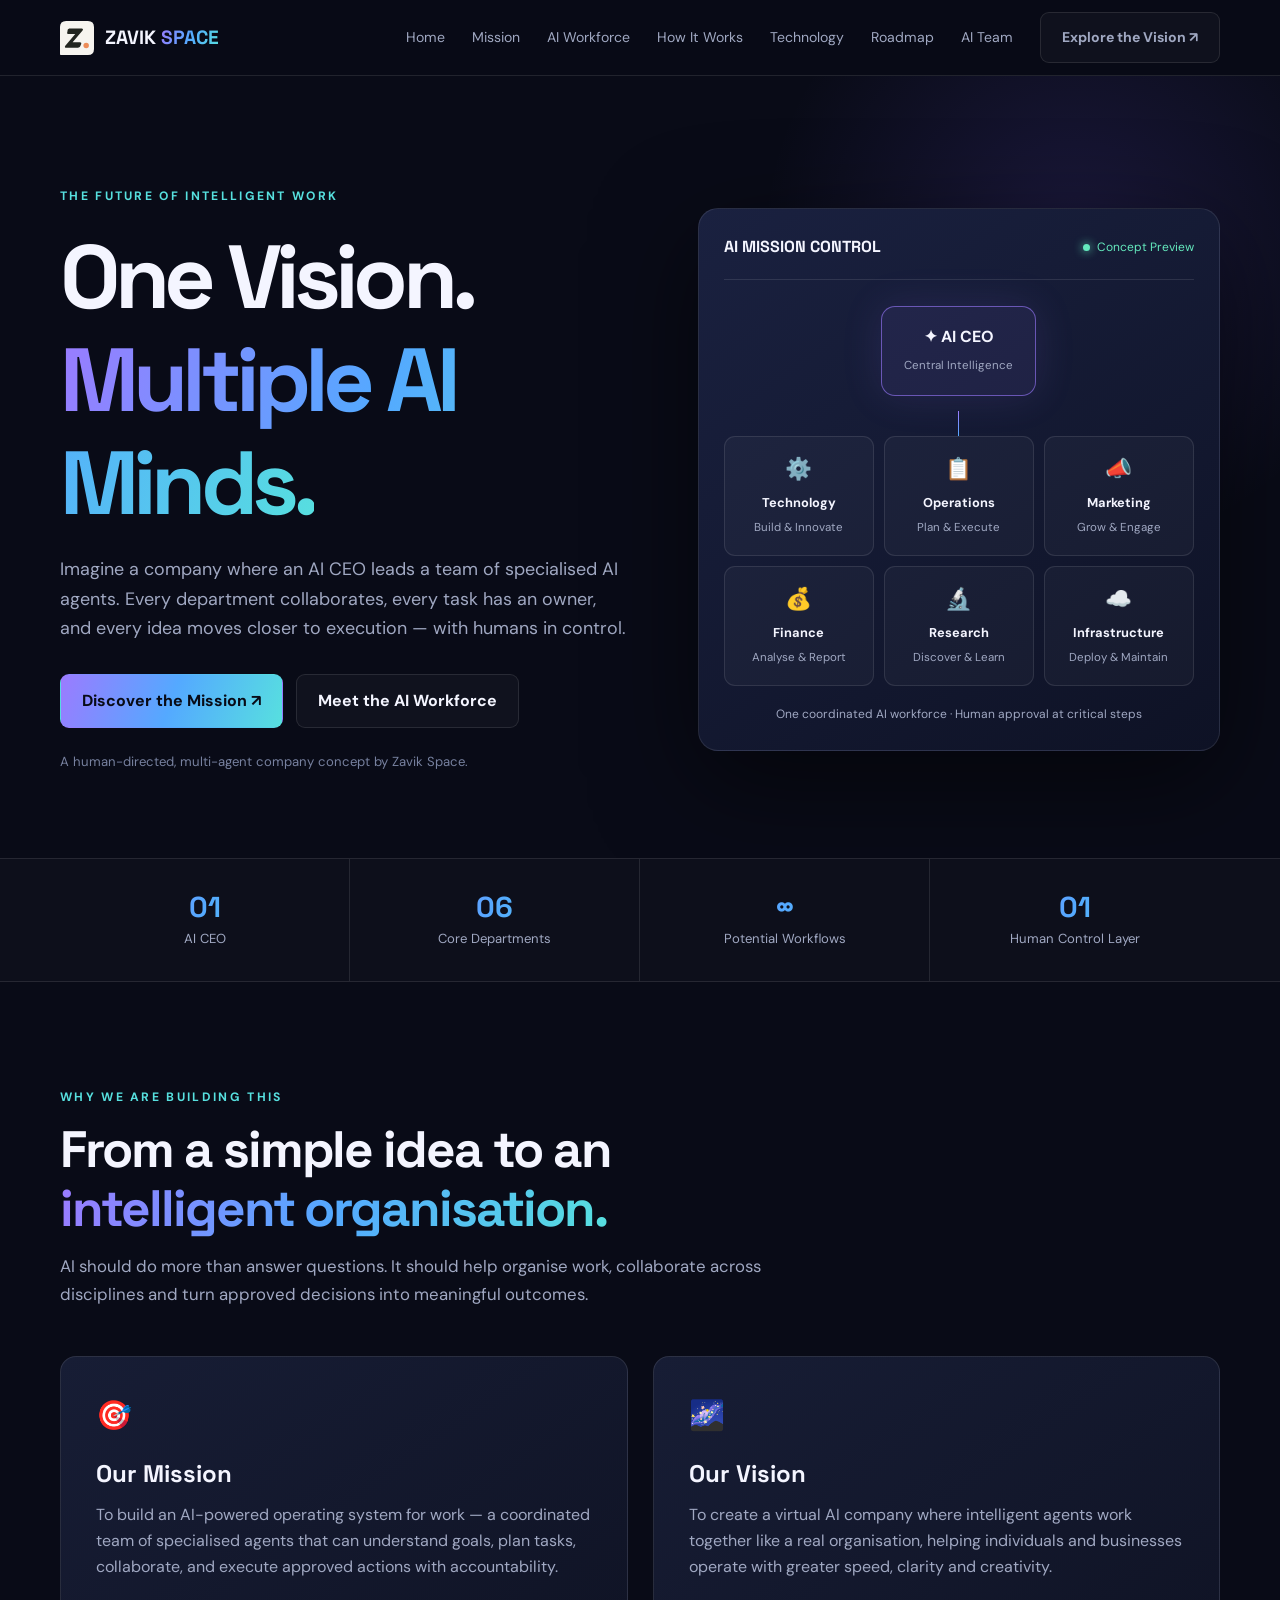
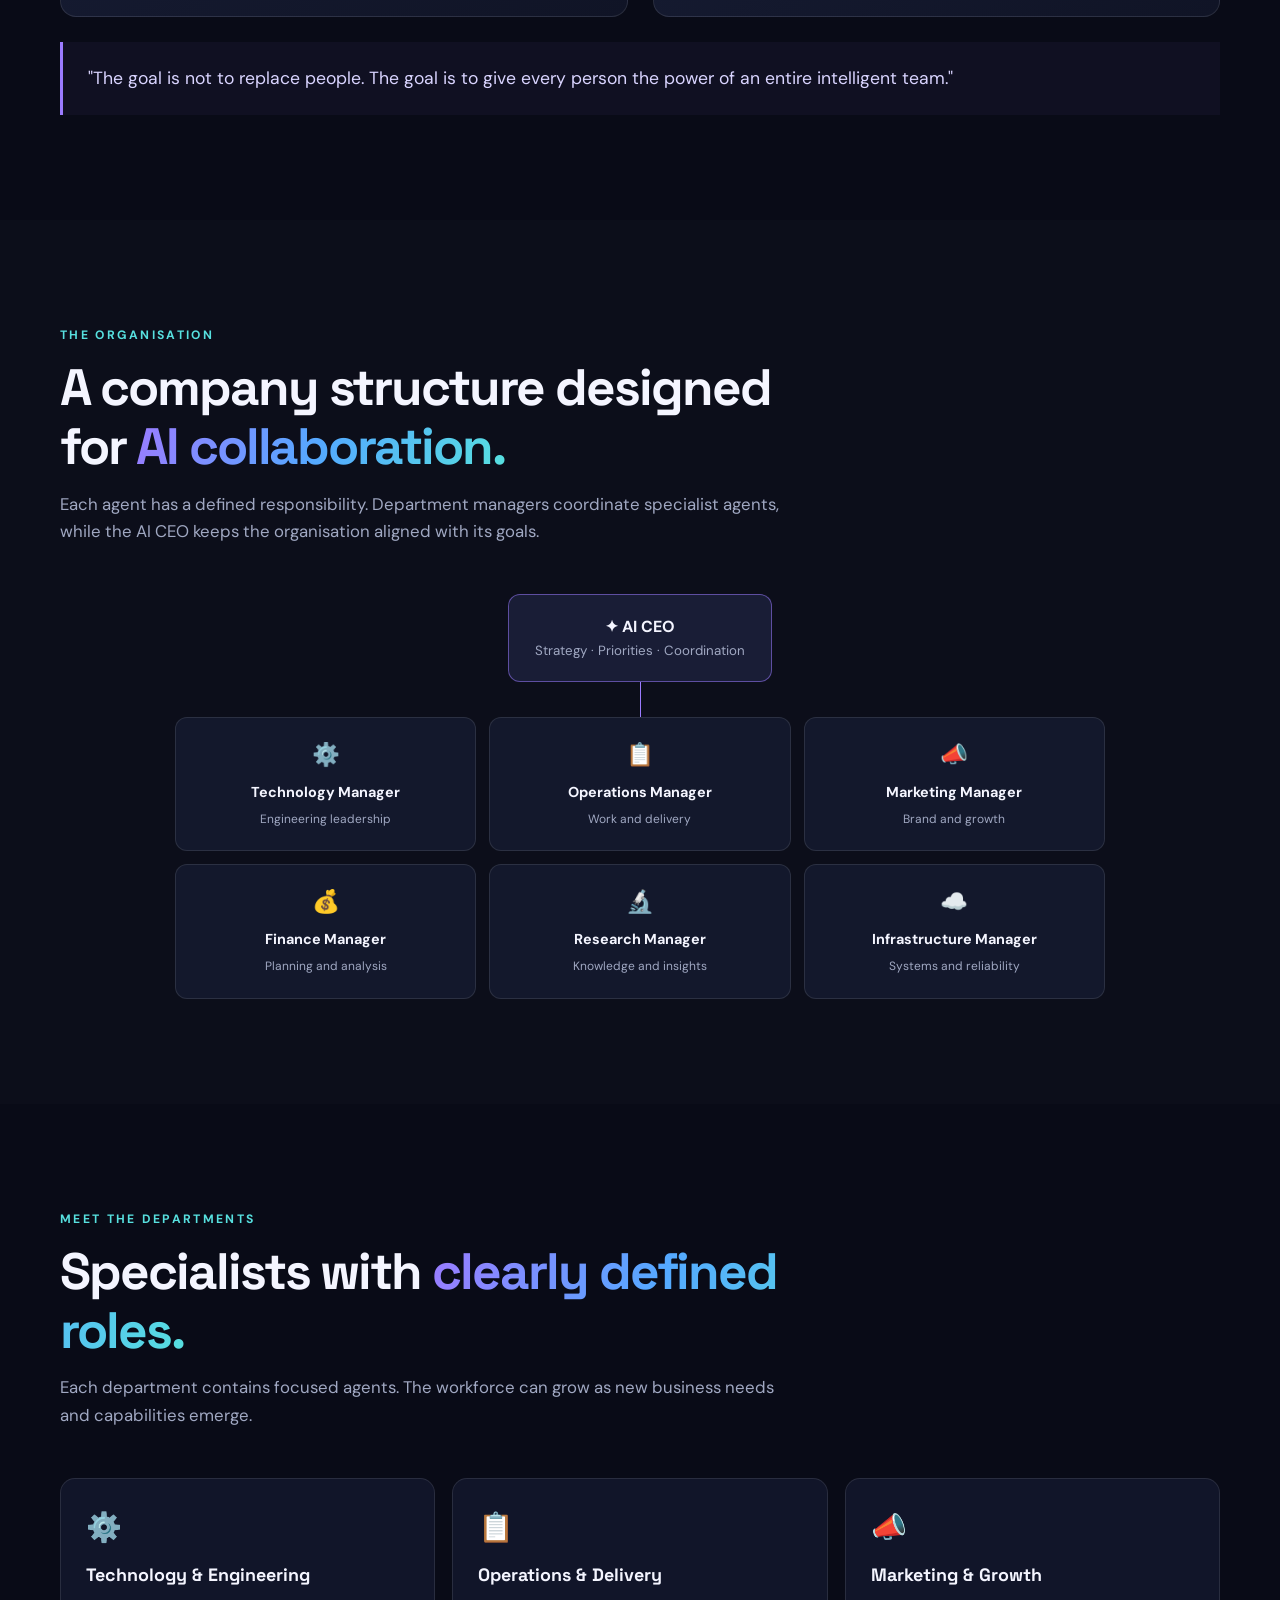
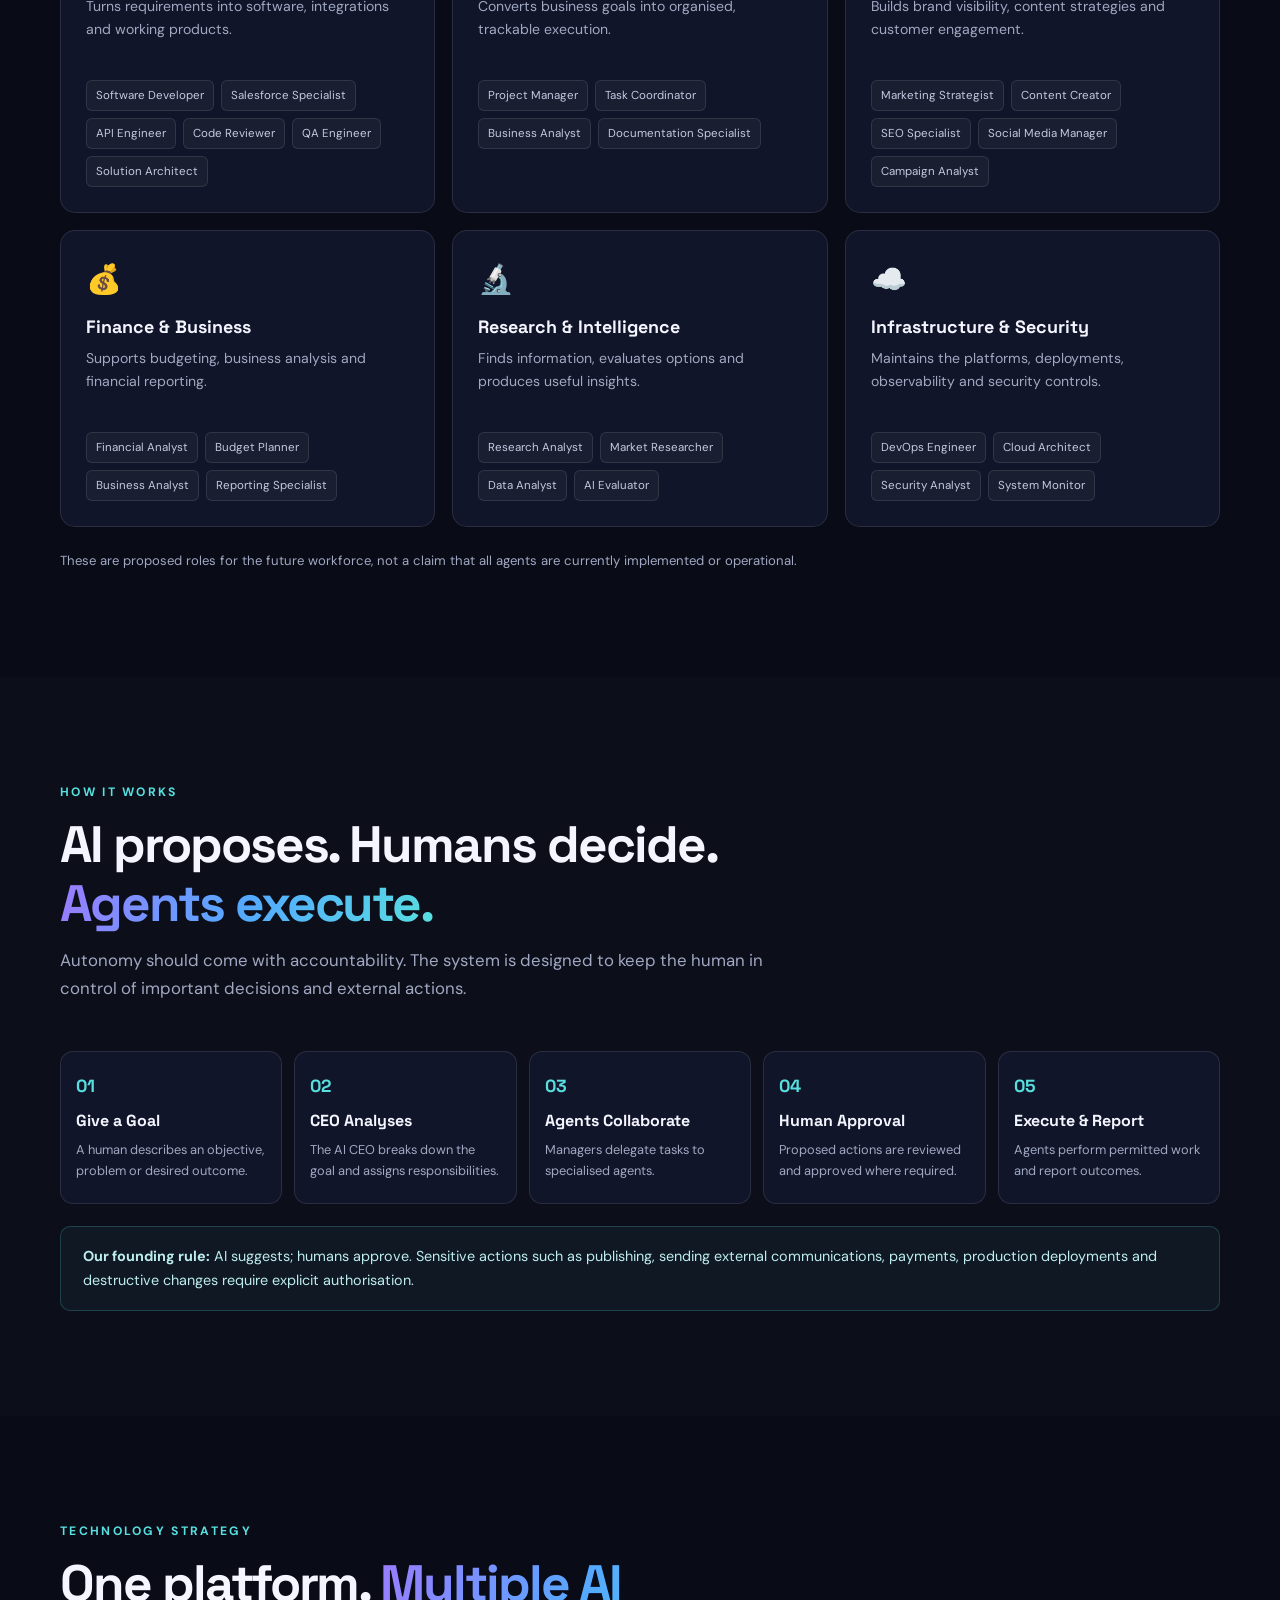
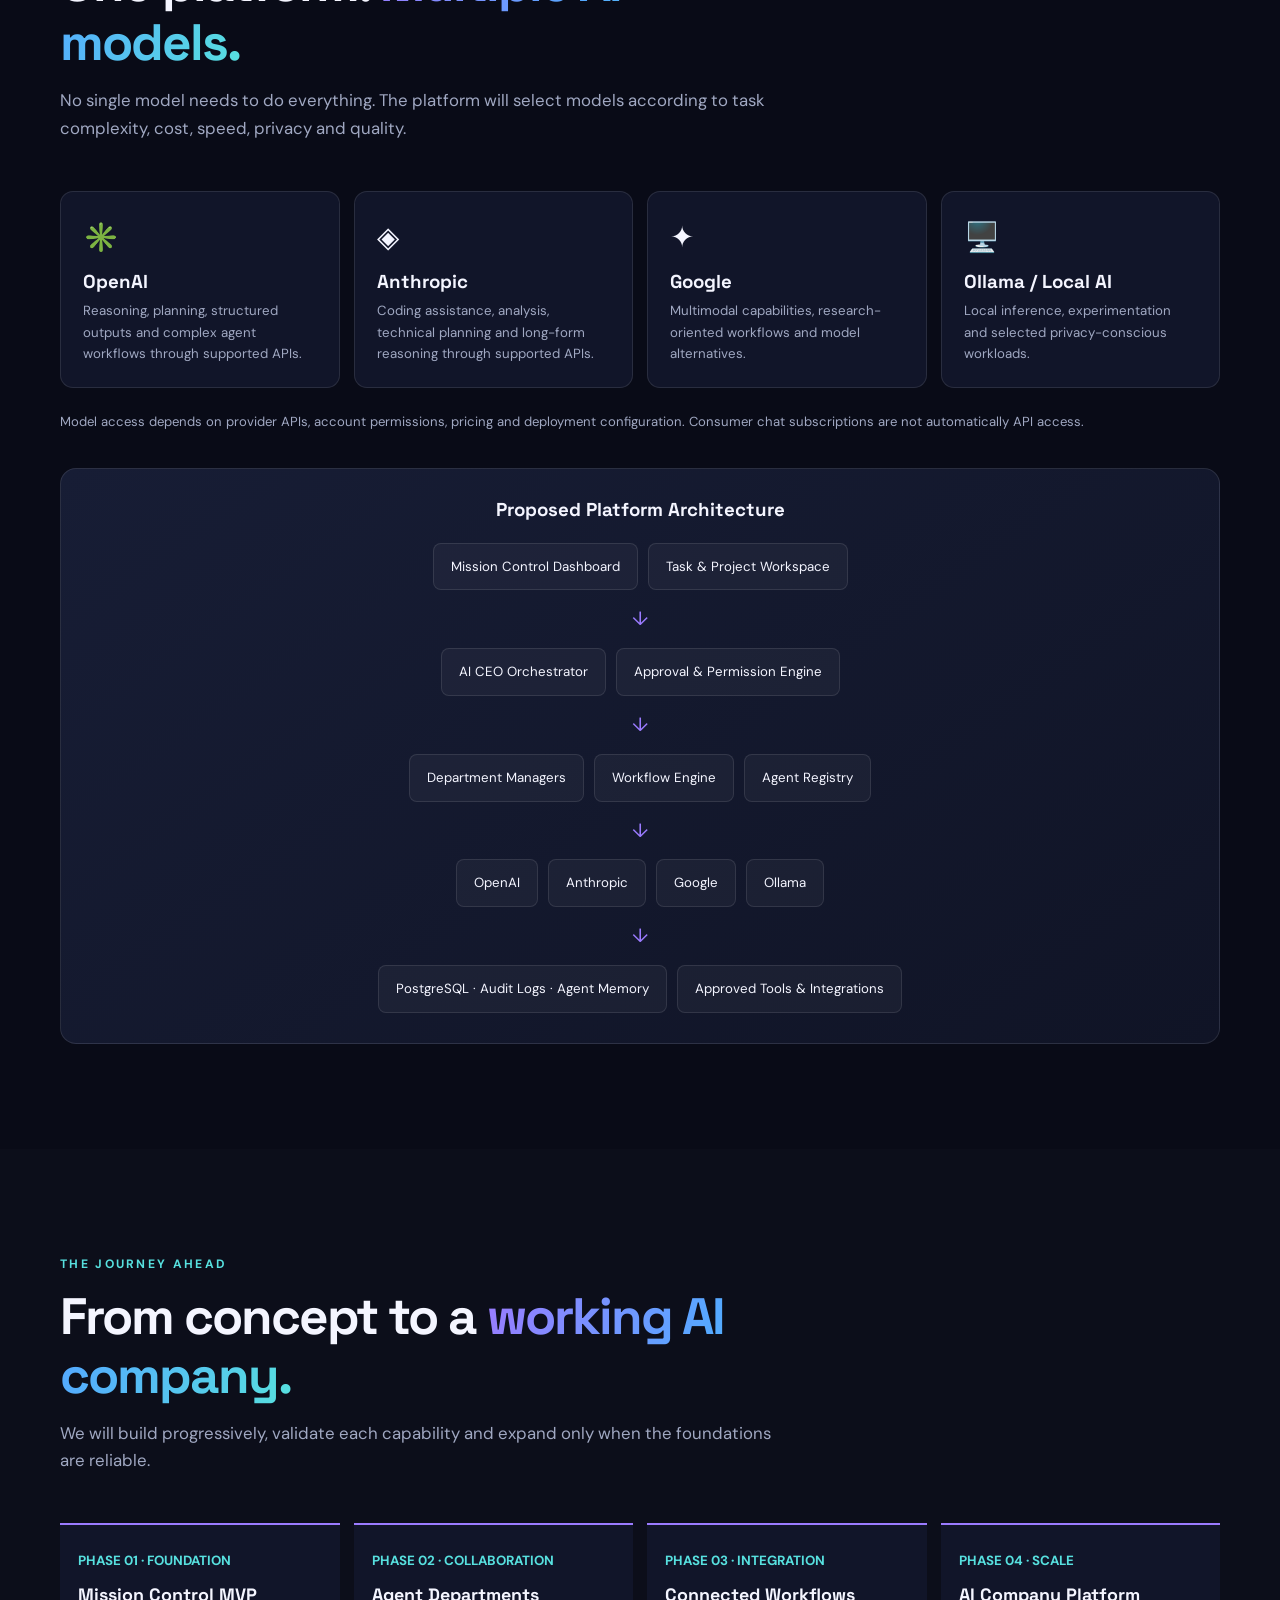
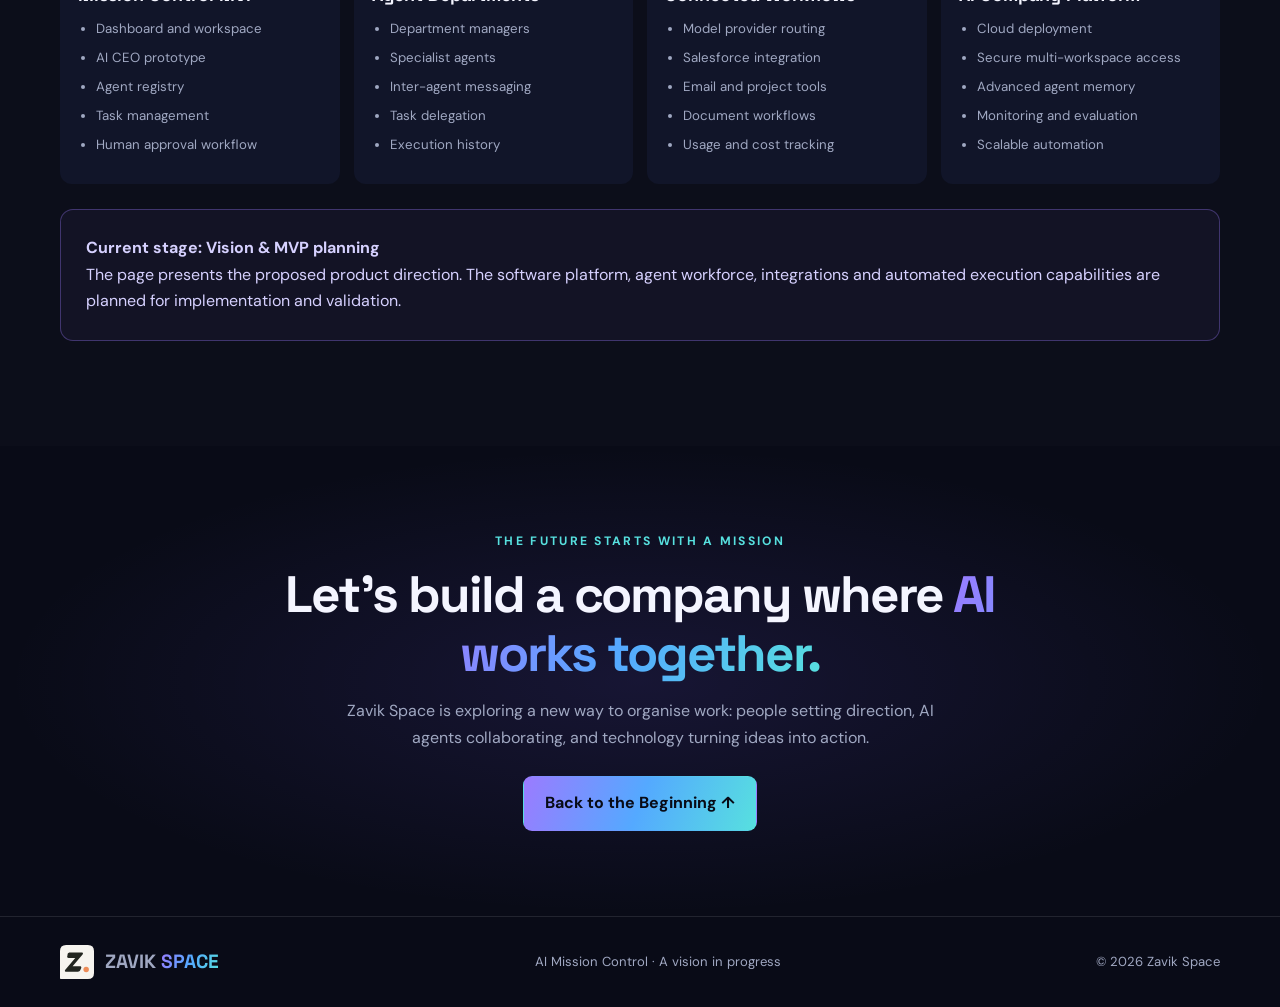
==== mission.html @ e0805d1e "Add AI Mission Control page at /mission - New mission.html with the zavik mark, icons and share tags" ====
<!DOCTYPE html>
<html lang="en">
<head>
  <meta charset="UTF-8">
  <meta name="viewport" content="width=device-width, initial-scale=1.0">
  <meta name="theme-color" content="#090b17">
  <meta name="description" content="Zavik Space AI Mission Control — a vision for an intelligent AI-powered company where autonomous agents collaborate to turn ideas into execution.">
  <title>AI Mission Control | Zavik Space</title>
  <link rel="icon" href="/favicon.ico" sizes="48x48">
  <link rel="icon" href="/favicon.svg" type="image/svg+xml">
  <link rel="apple-touch-icon" href="/icons/apple-touch-icon.png">
  <link rel="manifest" href="/site.webmanifest">
  <meta property="og:type" content="website">
  <meta property="og:url" content="https://www.zavik.space/mission">
  <meta property="og:title" content="AI Mission Control | Zavik Space">
  <meta property="og:description" content="A vision for an AI-powered company where specialised agents collaborate — with humans in control.">
  <meta property="og:image" content="https://www.zavik.space/icons/og-image.png">
  <meta name="twitter:card" content="summary_large_image">
  <link rel="preconnect" href="https://fonts.googleapis.com">
  <link rel="preconnect" href="https://fonts.gstatic.com" crossorigin>
  <link href="https://fonts.googleapis.com/css2?family=DM+Sans:wght@400;500;600;700&family=Space+Grotesk:wght@400;500;600;700&display=swap" rel="stylesheet">
  <style>
    :root {
      --bg: #090b17;
      --surface: #111529;
      --surface2: #171d35;
      --text: #f4f5ff;
      --muted: #a0a8c2;
      --purple: #9b7bff;
      --blue: #54a9ff;
      --cyan: #57e0df;
      --border: rgba(255,255,255,.1);
      --gradient: linear-gradient(110deg,#9b7bff,#54a9ff,#57e0df);
    }
    * { box-sizing: border-box; margin: 0; padding: 0; }
    html { scroll-behavior: smooth; }
    body {
      background: var(--bg);
      color: var(--text);
      font-family: 'DM Sans',sans-serif;
      line-height: 1.65;
      overflow-x: hidden;
    }
    a { color: inherit; text-decoration: none; }
    button { font: inherit; }
    .container { width: min(1160px, calc(100% - 44px)); margin: auto; }
    .gradient-text {
      background: var(--gradient);
      -webkit-background-clip: text;
      background-clip: text;
      color: transparent;
    }
    .eyebrow {
      color: var(--cyan);
      font-size: .76rem;
      font-weight: 700;
      letter-spacing: .19em;
      text-transform: uppercase;
    }
    h1,h2,h3,h4 { font-family: 'Space Grotesk',sans-serif; line-height: 1.15; }
    h2 { font-size: clamp(2rem,4vw,3.2rem); letter-spacing: -.04em; }
    .section { padding: 105px 0; }
    .section-heading { max-width: 720px; margin-bottom: 48px; }
    .section-heading h2 { margin: 14px 0; }
    .section-heading p { color: var(--muted); font-size: 1.05rem; }
    .btn {
      display: inline-flex; align-items: center; justify-content: center;
      gap: 9px; padding: 13px 21px; border-radius: 9px;
      font-weight: 700; border: 1px solid transparent; transition: .25s;
    }
    .btn-primary { background: var(--gradient); color: #080b16; }
    .btn-primary:hover { transform: translateY(-3px); box-shadow: 0 12px 35px #795eff40; }
    .btn-secondary { border-color: var(--border); background: #ffffff08; }
    .btn-secondary:hover { background: #ffffff15; border-color: #9b7bff80; }
    .navbar {
      height: 76px; display: flex; align-items: center;
      position: sticky; top: 0; z-index: 100;
      background: #090b17dc; backdrop-filter: blur(18px);
      border-bottom: 1px solid var(--border);
    }
    .nav-inner { display: flex; justify-content: space-between; align-items: center; gap: 25px; }
    .brand { display: flex; align-items: center; gap: 11px; font-weight: 700; font-family: 'Space Grotesk'; font-size: 1.2rem; }
    .brand-mark { display: block; width: 34px; height: 34px; }
    .nav-links { display: flex; gap: 27px; align-items: center; color: var(--muted); font-size: .88rem; }
    .nav-links a:hover { color: white; }
    .menu-toggle { display: none; background: none; border: 0; color: white; font-size: 1.6rem; cursor: pointer; }
    .brand, .nav-links a { white-space: nowrap; }
    /* Eight nav items: collapse to the menu button before they start wrapping */
    @media(max-width:1100px) {
      .menu-toggle { display: block; }
      .nav-links {
        display: none; position: absolute; top: 75px; left: 0; right: 0;
        background: #101426; padding: 22px; border-bottom: 1px solid var(--border);
        flex-direction: column; align-items: stretch; gap: 18px;
      }
      .nav-links.open { display: flex; }
      .nav-links .btn { width: 100%; }
    }
    .hero {
      min-height: 690px; padding: 110px 0 85px; position: relative;
      display: flex; align-items: center; overflow: hidden;
    }
    .hero:before {
      content: ""; position: absolute; width: 650px; height: 650px;
      background: radial-gradient(circle,#795eff28,transparent 68%);
      top: -160px; right: -120px; pointer-events: none;
    }
    .hero-grid { display: grid; grid-template-columns: 1.05fr .95fr; gap: 60px; align-items: center; position: relative; }
    .hero h1 { font-size: clamp(3.2rem,7vw,5.8rem); letter-spacing: -.065em; margin: 20px 0; }
    .hero-copy { color: var(--muted); font-size: 1.12rem; max-width: 570px; }
    .hero-actions { display: flex; flex-wrap: wrap; gap: 13px; margin-top: 30px; }
    .hero-note { margin-top: 23px; color: #77819f; font-size: .82rem; }
    .control-panel {
      background: linear-gradient(145deg,#1a2140,#0e1225);
      border: 1px solid #ffffff18; border-radius: 20px; padding: 25px;
      box-shadow: 0 30px 100px #0008; position: relative;
    }
    .panel-top { display: flex; justify-content: space-between; align-items: center; padding-bottom: 18px; border-bottom: 1px solid var(--border); }
    .panel-top strong { font-family: 'Space Grotesk'; }
    .live { color: #64e9bd; font-size: .75rem; }
    .live:before { content: ""; display: inline-block; width: 7px; height: 7px; border-radius: 50%; background: #64e9bd; margin-right: 7px; box-shadow: 0 0 10px #64e9bd; }
    .ceo-node {
      width: 155px; height: 90px; margin: 26px auto 15px;
      border: 1px solid #9b7bff99; border-radius: 14px;
      background: #9b7bff16; display: grid; place-items: center; text-align: center;
      box-shadow: 0 0 40px #9b7bff20;
    }
    .ceo-node b { display: block; }
    .ceo-node small,.agent-node small { color: var(--muted); font-size: .72rem; }
    .connector { height: 25px; width: 1px; margin: auto; background: linear-gradient(var(--purple),var(--blue)); }
    .agent-grid { display: grid; grid-template-columns: repeat(3,1fr); gap: 10px; }
    .agent-node {
      padding: 15px 8px; text-align: center; background: #ffffff08;
      border: 1px solid var(--border); border-radius: 11px;
    }
    .agent-node span { font-size: 1.35rem; display: block; margin-bottom: 5px; }
    .agent-node b { font-size: .8rem; display: block; }
    .panel-foot { color: var(--muted); font-size: .75rem; text-align: center; margin-top: 19px; }
    .stats { border-top: 1px solid var(--border); border-bottom: 1px solid var(--border); background: #ffffff04; }
    .stats-grid { display: grid; grid-template-columns: repeat(4,1fr); }
    .stat { text-align: center; padding: 30px 12px; border-right: 1px solid var(--border); }
    .stat:last-child { border: 0; }
    .stat strong { display: block; font: 700 1.8rem 'Space Grotesk'; }
    .stat span { color: var(--muted); font-size: .82rem; }
    .two-col { display: grid; grid-template-columns: 1fr 1fr; gap: 25px; }
    .vision-card {
      padding: 35px; border: 1px solid var(--border); border-radius: 16px;
      background: linear-gradient(145deg,#171d35,#101426);
    }
    .vision-card .symbol { font-size: 1.8rem; margin-bottom: 20px; }
    .vision-card h3 { font-size: 1.5rem; margin-bottom: 14px; }
    .vision-card p { color: var(--muted); }
    .quote {
      margin-top: 25px; padding: 22px 25px; border-left: 3px solid var(--purple);
      background: #9b7bff0c; color: #d9d4ff; font-size: 1.1rem;
    }
    .structure { background: #ffffff03; }
    .org { max-width: 930px; margin: auto; text-align: center; }
    .org-box {
      display: inline-block; min-width: 220px; padding: 19px 26px;
      background: #191d36; border: 1px solid #9b7bff88; border-radius: 12px;
    }
    .org-box small { color: var(--muted); display: block; }
    .org-line { width: 1px; height: 35px; background: var(--purple); margin: auto; }
    .org-managers { display: grid; grid-template-columns: repeat(3,1fr); gap: 13px; position: relative; }
    .manager {
      padding: 19px 12px; background: #13182c; border: 1px solid var(--border);
      border-radius: 12px;
    }
    .manager span { font-size: 1.4rem; display: block; margin-bottom: 7px; }
    .manager b { display: block; font-size: .9rem; }
    .manager small { color: var(--muted); font-size: .75rem; }
    .departments { display: grid; grid-template-columns: repeat(3,1fr); gap: 17px; }
    .dept-card {
      padding: 25px; border-radius: 15px; background: var(--surface);
      border: 1px solid var(--border); transition: .25s;
    }
    .dept-card:hover { transform: translateY(-5px); border-color: #9b7bff80; }
    .dept-icon { font-size: 1.8rem; margin-bottom: 14px; }
    .dept-card h3 { font-size: 1.12rem; margin-bottom: 9px; }
    .dept-card p { color: var(--muted); font-size: .88rem; min-height: 68px; }
    .agent-tags { display: flex; flex-wrap: wrap; gap: 7px; margin-top: 17px; }
    .tag { background: #ffffff0a; border: 1px solid var(--border); color: #c3c9df; padding: 5px 9px; border-radius: 6px; font-size: .72rem; }
    .agent-disclaimer { color: var(--muted); font-size: .82rem; margin-top: 23px; }
    .workflow { display: grid; grid-template-columns: repeat(5,1fr); gap: 12px; }
    .step { padding: 22px 15px; border: 1px solid var(--border); background: var(--surface); border-radius: 13px; position: relative; }
    .step-number { color: var(--cyan); font: 700 1.1rem 'Space Grotesk'; }
    .step h3 { font-size: 1rem; margin: 12px 0 8px; }
    .step p { color: var(--muted); font-size: .8rem; }
    .approval-note { margin-top: 22px; padding: 18px 22px; border-radius: 10px; background: #57e0df0c; border: 1px solid #57e0df35; color: #bdeeed; font-size: .9rem; }
    .models { display: grid; grid-template-columns: repeat(4,1fr); gap: 14px; }
    .model-card { padding: 22px; background: var(--surface); border: 1px solid var(--border); border-radius: 13px; }
    .model-card h3 { margin: 10px 0 7px; }
    .model-card p { color: var(--muted); font-size: .83rem; }
    .model-logo { font-size: 1.8rem; }
    .architecture {
      border: 1px solid var(--border); border-radius: 16px; padding: 30px;
      background: linear-gradient(145deg,#171d35,#101426);
    }
    .arch-row { display: flex; justify-content: center; flex-wrap: wrap; gap: 10px; }
    .arch-item { padding: 12px 17px; background: #ffffff0a; border: 1px solid var(--border); border-radius: 8px; font-size: .83rem; text-align: center; }
    .arch-arrow { text-align: center; color: var(--purple); padding: 13px; font-size: 1.2rem; }
    .roadmap { display: grid; grid-template-columns: repeat(4,1fr); gap: 14px; }
    .phase { border-top: 2px solid var(--purple); padding: 22px 18px; background: var(--surface); border-radius: 0 0 12px 12px; }
    .phase small { color: var(--cyan); font-weight: 700; }
    .phase h3 { margin: 12px 0; font-size: 1.12rem; }
    .phase ul { padding-left: 18px; color: var(--muted); font-size: .83rem; }
    .phase li { margin: 7px 0; }
    .status-banner {
      padding: 25px; border: 1px solid #9b7bff55; background: #9b7bff0d;
      border-radius: 13px; margin-top: 25px; color: #d6d1ff;
    }
    .cta { text-align: center; padding: 85px 25px; background: radial-gradient(ellipse at center,#795eff20,transparent 70%); }
    .cta h2 { max-width: 750px; margin: 15px auto; }
    .cta p { color: var(--muted); max-width: 600px; margin: 0 auto 25px; }
    footer { padding: 28px 0; border-top: 1px solid var(--border); color: var(--muted); font-size: .82rem; }
    .footer-inner { display: flex; justify-content: space-between; align-items: center; gap: 15px; }
    .reveal { opacity: 0; transform: translateY(20px); transition: .7s ease; }
    .reveal.visible { opacity: 1; transform: translateY(0); }
    @media(max-width:900px) {
      .hero-grid { grid-template-columns: 1fr; }
      .hero { padding: 85px 0; }
      .control-panel { max-width: 570px; width: 100%; margin: auto; }
      .departments { grid-template-columns: repeat(2,1fr); }
      .models { grid-template-columns: repeat(2,1fr); }
      .workflow { grid-template-columns: repeat(3,1fr); }
      .roadmap { grid-template-columns: repeat(2,1fr); }
    }
    @media(max-width:650px) {
      .container { width: min(100% - 30px,1160px); }
      .section { padding: 75px 0; }
      .menu-toggle { display: block; }
      .nav-links {
        display: none; position: absolute; top: 75px; left: 0; right: 0;
        background: #101426; padding: 22px; border-bottom: 1px solid var(--border);
        flex-direction: column; align-items: stretch; gap: 18px;
      }
      .nav-links.open { display: flex; }
      .nav-links .btn { width: 100%; }
      .hero h1 { font-size: 3.3rem; }
      .two-col { grid-template-columns: 1fr; }
      .stats-grid { grid-template-columns: repeat(2,1fr); }
      .stat:nth-child(2) { border-right: 0; }
      .stat:nth-child(-n+2) { border-bottom: 1px solid var(--border); }
      .org-managers { grid-template-columns: repeat(2,1fr); }
      .departments { grid-template-columns: 1fr; }
      .workflow { grid-template-columns: repeat(2,1fr); }
      .models { grid-template-columns: 1fr 1fr; }
      .roadmap { grid-template-columns: 1fr; }
      .footer-inner { flex-direction: column; text-align: center; }
    }
    @media(max-width:390px) {
      .agent-grid { grid-template-columns: repeat(2,1fr); }
      .workflow { grid-template-columns: 1fr; }
      .models { grid-template-columns: 1fr; }
    }
  </style>
</head>
<body>

<header class="navbar">
  <div class="container nav-inner">
    <a href="/" class="brand" aria-label="zavik.space home">
      <img class="brand-mark" src="/icons/logo-mark-dark-background.svg" alt="" width="34" height="34">
      <span>ZAVIK <span class="gradient-text">SPACE</span></span>
    </a>
    <button class="menu-toggle" id="menuToggle" aria-label="Toggle navigation">☰</button>
    <nav class="nav-links" id="navLinks">
      <a href="/">Home</a>
      <a href="#mission">Mission</a>
      <a href="#workforce">AI Workforce</a>
      <a href="#workflow">How It Works</a>
      <a href="#technology">Technology</a>
      <a href="#roadmap">Roadmap</a>
      <a href="/team">AI Team</a>
      <a href="#roadmap" class="btn btn-secondary">Explore the Vision ↗</a>
    </nav>
  </div>
</header>

<main>
  <section class="hero" id="home">
    <div class="container hero-grid">
      <div>
        <div class="eyebrow">The future of intelligent work</div>
        <h1>One Vision.<br><span class="gradient-text">Multiple AI Minds.</span></h1>
        <p class="hero-copy">
          Imagine a company where an AI CEO leads a team of specialised AI agents.
          Every department collaborates, every task has an owner, and every idea
          moves closer to execution — with humans in control.
        </p>
        <div class="hero-actions">
          <a class="btn btn-primary" href="#mission">Discover the Mission ↗</a>
          <a class="btn btn-secondary" href="#workforce">Meet the AI Workforce</a>
        </div>
        <p class="hero-note">A human-directed, multi-agent company concept by Zavik Space.</p>
      </div>

      <div class="control-panel">
        <div class="panel-top">
          <strong>AI MISSION CONTROL</strong>
          <span class="live">Concept Preview</span>
        </div>
        <div class="ceo-node">
          <div><b>✦ AI CEO</b><small>Central Intelligence</small></div>
        </div>
        <div class="connector"></div>
        <div class="agent-grid">
          <div class="agent-node"><span>⚙️</span><b>Technology</b><small>Build & Innovate</small></div>
          <div class="agent-node"><span>📋</span><b>Operations</b><small>Plan & Execute</small></div>
          <div class="agent-node"><span>📣</span><b>Marketing</b><small>Grow & Engage</small></div>
          <div class="agent-node"><span>💰</span><b>Finance</b><small>Analyse & Report</small></div>
          <div class="agent-node"><span>🔬</span><b>Research</b><small>Discover & Learn</small></div>
          <div class="agent-node"><span>☁️</span><b>Infrastructure</b><small>Deploy & Maintain</small></div>
        </div>
        <p class="panel-foot">One coordinated AI workforce · Human approval at critical steps</p>
      </div>
    </div>
  </section>

  <section class="stats">
    <div class="container stats-grid">
      <div class="stat"><strong class="gradient-text">01</strong><span>AI CEO</span></div>
      <div class="stat"><strong class="gradient-text">06</strong><span>Core Departments</span></div>
      <div class="stat"><strong class="gradient-text">∞</strong><span>Potential Workflows</span></div>
      <div class="stat"><strong class="gradient-text">01</strong><span>Human Control Layer</span></div>
    </div>
  </section>

  <section class="section" id="mission">
    <div class="container">
      <div class="section-heading reveal">
        <div class="eyebrow">Why we are building this</div>
        <h2>From a simple idea to an <span class="gradient-text">intelligent organisation.</span></h2>
        <p>AI should do more than answer questions. It should help organise work, collaborate across disciplines and turn approved decisions into meaningful outcomes.</p>
      </div>
      <div class="two-col reveal">
        <article class="vision-card">
          <div class="symbol">🎯</div>
          <h3>Our Mission</h3>
          <p>To build an AI-powered operating system for work — a coordinated team of specialised agents that can understand goals, plan tasks, collaborate, and execute approved actions with accountability.</p>
        </article>
        <article class="vision-card">
          <div class="symbol">🌌</div>
          <h3>Our Vision</h3>
          <p>To create a virtual AI company where intelligent agents work together like a real organisation, helping individuals and businesses operate with greater speed, clarity and creativity.</p>
        </article>
      </div>
      <div class="quote reveal">
        "The goal is not to replace people. The goal is to give every person the power of an entire intelligent team."
      </div>
    </div>
  </section>

  <section class="section structure" id="structure">
    <div class="container">
      <div class="section-heading reveal">
        <div class="eyebrow">The organisation</div>
        <h2>A company structure designed for <span class="gradient-text">AI collaboration.</span></h2>
        <p>Each agent has a defined responsibility. Department managers coordinate specialist agents, while the AI CEO keeps the organisation aligned with its goals.</p>
      </div>
      <div class="org reveal">
        <div class="org-box"><b>✦ AI CEO</b><small>Strategy · Priorities · Coordination</small></div>
        <div class="org-line"></div>
        <div class="org-managers">
          <div class="manager"><span>⚙️</span><b>Technology Manager</b><small>Engineering leadership</small></div>
          <div class="manager"><span>📋</span><b>Operations Manager</b><small>Work and delivery</small></div>
          <div class="manager"><span>📣</span><b>Marketing Manager</b><small>Brand and growth</small></div>
          <div class="manager"><span>💰</span><b>Finance Manager</b><small>Planning and analysis</small></div>
          <div class="manager"><span>🔬</span><b>Research Manager</b><small>Knowledge and insights</small></div>
          <div class="manager"><span>☁️</span><b>Infrastructure Manager</b><small>Systems and reliability</small></div>
        </div>
      </div>
    </div>
  </section>

  <section class="section" id="workforce">
    <div class="container">
      <div class="section-heading reveal">
        <div class="eyebrow">Meet the departments</div>
        <h2>Specialists with <span class="gradient-text">clearly defined roles.</span></h2>
        <p>Each department contains focused agents. The workforce can grow as new business needs and capabilities emerge.</p>
      </div>
      <div class="departments">
        <article class="dept-card reveal">
          <div class="dept-icon">⚙️</div><h3>Technology & Engineering</h3>
          <p>Turns requirements into software, integrations and working products.</p>
          <div class="agent-tags"><span class="tag">Software Developer</span><span class="tag">Salesforce Specialist</span><span class="tag">API Engineer</span><span class="tag">Code Reviewer</span><span class="tag">QA Engineer</span><span class="tag">Solution Architect</span></div>
        </article>
        <article class="dept-card reveal">
          <div class="dept-icon">📋</div><h3>Operations & Delivery</h3>
          <p>Converts business goals into organised, trackable execution.</p>
          <div class="agent-tags"><span class="tag">Project Manager</span><span class="tag">Task Coordinator</span><span class="tag">Business Analyst</span><span class="tag">Documentation Specialist</span></div>
        </article>
        <article class="dept-card reveal">
          <div class="dept-icon">📣</div><h3>Marketing & Growth</h3>
          <p>Builds brand visibility, content strategies and customer engagement.</p>
          <div class="agent-tags"><span class="tag">Marketing Strategist</span><span class="tag">Content Creator</span><span class="tag">SEO Specialist</span><span class="tag">Social Media Manager</span><span class="tag">Campaign Analyst</span></div>
        </article>
        <article class="dept-card reveal">
          <div class="dept-icon">💰</div><h3>Finance & Business</h3>
          <p>Supports budgeting, business analysis and financial reporting.</p>
          <div class="agent-tags"><span class="tag">Financial Analyst</span><span class="tag">Budget Planner</span><span class="tag">Business Analyst</span><span class="tag">Reporting Specialist</span></div>
        </article>
        <article class="dept-card reveal">
          <div class="dept-icon">🔬</div><h3>Research & Intelligence</h3>
          <p>Finds information, evaluates options and produces useful insights.</p>
          <div class="agent-tags"><span class="tag">Research Analyst</span><span class="tag">Market Researcher</span><span class="tag">Data Analyst</span><span class="tag">AI Evaluator</span></div>
        </article>
        <article class="dept-card reveal">
          <div class="dept-icon">☁️</div><h3>Infrastructure & Security</h3>
          <p>Maintains the platforms, deployments, observability and security controls.</p>
          <div class="agent-tags"><span class="tag">DevOps Engineer</span><span class="tag">Cloud Architect</span><span class="tag">Security Analyst</span><span class="tag">System Monitor</span></div>
        </article>
      </div>
      <p class="agent-disclaimer">These are proposed roles for the future workforce, not a claim that all agents are currently implemented or operational.</p>
    </div>
  </section>

  <section class="section structure" id="workflow">
    <div class="container">
      <div class="section-heading reveal">
        <div class="eyebrow">How it works</div>
        <h2>AI proposes. Humans decide. <span class="gradient-text">Agents execute.</span></h2>
        <p>Autonomy should come with accountability. The system is designed to keep the human in control of important decisions and external actions.</p>
      </div>
      <div class="workflow reveal">
        <div class="step"><span class="step-number">01</span><h3>Give a Goal</h3><p>A human describes an objective, problem or desired outcome.</p></div>
        <div class="step"><span class="step-number">02</span><h3>CEO Analyses</h3><p>The AI CEO breaks down the goal and assigns responsibilities.</p></div>
        <div class="step"><span class="step-number">03</span><h3>Agents Collaborate</h3><p>Managers delegate tasks to specialised agents.</p></div>
        <div class="step"><span class="step-number">04</span><h3>Human Approval</h3><p>Proposed actions are reviewed and approved where required.</p></div>
        <div class="step"><span class="step-number">05</span><h3>Execute & Report</h3><p>Agents perform permitted work and report outcomes.</p></div>
      </div>
      <div class="approval-note reveal">
        <strong>Our founding rule:</strong> AI suggests; humans approve. Sensitive actions such as publishing, sending external communications, payments, production deployments and destructive changes require explicit authorisation.
      </div>
    </div>
  </section>

  <section class="section" id="technology">
    <div class="container">
      <div class="section-heading reveal">
        <div class="eyebrow">Technology strategy</div>
        <h2>One platform. <span class="gradient-text">Multiple AI models.</span></h2>
        <p>No single model needs to do everything. The platform will select models according to task complexity, cost, speed, privacy and quality.</p>
      </div>
      <div class="models reveal">
        <div class="model-card"><div class="model-logo">✳️</div><h3>OpenAI</h3><p>Reasoning, planning, structured outputs and complex agent workflows through supported APIs.</p></div>
        <div class="model-card"><div class="model-logo">◈</div><h3>Anthropic</h3><p>Coding assistance, analysis, technical planning and long-form reasoning through supported APIs.</p></div>
        <div class="model-card"><div class="model-logo">✦</div><h3>Google</h3><p>Multimodal capabilities, research-oriented workflows and model alternatives.</p></div>
        <div class="model-card"><div class="model-logo">🖥️</div><h3>Ollama / Local AI</h3><p>Local inference, experimentation and selected privacy-conscious workloads.</p></div>
      </div>
      <p class="agent-disclaimer">Model access depends on provider APIs, account permissions, pricing and deployment configuration. Consumer chat subscriptions are not automatically API access.</p>
      <div class="architecture reveal" style="margin-top:35px">
        <h3 style="text-align:center;margin-bottom:22px">Proposed Platform Architecture</h3>
        <div class="arch-row"><div class="arch-item">Mission Control Dashboard</div><div class="arch-item">Task & Project Workspace</div></div>
        <div class="arch-arrow">↓</div>
        <div class="arch-row"><div class="arch-item">AI CEO Orchestrator</div><div class="arch-item">Approval & Permission Engine</div></div>
        <div class="arch-arrow">↓</div>
        <div class="arch-row"><div class="arch-item">Department Managers</div><div class="arch-item">Workflow Engine</div><div class="arch-item">Agent Registry</div></div>
        <div class="arch-arrow">↓</div>
        <div class="arch-row"><div class="arch-item">OpenAI</div><div class="arch-item">Anthropic</div><div class="arch-item">Google</div><div class="arch-item">Ollama</div></div>
        <div class="arch-arrow">↓</div>
        <div class="arch-row"><div class="arch-item">PostgreSQL · Audit Logs · Agent Memory</div><div class="arch-item">Approved Tools & Integrations</div></div>
      </div>
    </div>
  </section>

  <section class="section structure" id="roadmap">
    <div class="container">
      <div class="section-heading reveal">
        <div class="eyebrow">The journey ahead</div>
        <h2>From concept to a <span class="gradient-text">working AI company.</span></h2>
        <p>We will build progressively, validate each capability and expand only when the foundations are reliable.</p>
      </div>
      <div class="roadmap reveal">
        <article class="phase"><small>PHASE 01 · FOUNDATION</small><h3>Mission Control MVP</h3><ul><li>Dashboard and workspace</li><li>AI CEO prototype</li><li>Agent registry</li><li>Task management</li><li>Human approval workflow</li></ul></article>
        <article class="phase"><small>PHASE 02 · COLLABORATION</small><h3>Agent Departments</h3><ul><li>Department managers</li><li>Specialist agents</li><li>Inter-agent messaging</li><li>Task delegation</li><li>Execution history</li></ul></article>
        <article class="phase"><small>PHASE 03 · INTEGRATION</small><h3>Connected Workflows</h3><ul><li>Model provider routing</li><li>Salesforce integration</li><li>Email and project tools</li><li>Document workflows</li><li>Usage and cost tracking</li></ul></article>
        <article class="phase"><small>PHASE 04 · SCALE</small><h3>AI Company Platform</h3><ul><li>Cloud deployment</li><li>Secure multi-workspace access</li><li>Advanced agent memory</li><li>Monitoring and evaluation</li><li>Scalable automation</li></ul></article>
      </div>
      <div class="status-banner reveal">
        <strong>Current stage: Vision & MVP planning</strong><br>
        The page presents the proposed product direction. The software platform, agent workforce, integrations and automated execution capabilities are planned for implementation and validation.
      </div>
    </div>
  </section>

  <section class="cta">
    <div class="container reveal">
      <div class="eyebrow">The future starts with a mission</div>
      <h2>Let's build a company where <span class="gradient-text">AI works together.</span></h2>
      <p>Zavik Space is exploring a new way to organise work: people setting direction, AI agents collaborating, and technology turning ideas into action.</p>
      <a href="#home" class="btn btn-primary">Back to the Beginning ↑</a>
    </div>
  </section>
</main>

<footer>
  <div class="container footer-inner">
    <a href="/" class="brand" aria-label="zavik.space home"><img class="brand-mark" src="/icons/logo-mark-dark-background.svg" alt="" width="34" height="34"><span>ZAVIK <span class="gradient-text">SPACE</span></span></a>
    <span>AI Mission Control · A vision in progress</span>
    <span>© <span id="year"></span> Zavik Space</span>
  </div>
</footer>

<script>
  const toggle = document.getElementById('menuToggle');
  const nav = document.getElementById('navLinks');

  toggle.addEventListener('click', () => {
    nav.classList.toggle('open');
    toggle.textContent = nav.classList.contains('open') ? '✕' : '☰';
  });

  nav.querySelectorAll('a').forEach(link => {
    link.addEventListener('click', () => {
      nav.classList.remove('open');
      toggle.textContent = '☰';
    });
  });

  document.getElementById('year').textContent = new Date().getFullYear();

  const observer = new IntersectionObserver(entries => {
    entries.forEach(entry => {
      if (entry.isIntersecting) {
        entry.target.classList.add('visible');
        observer.unobserve(entry.target);
      }
    });
  }, { threshold: 0.12 });

  document.querySelectorAll('.reveal').forEach(element => observer.observe(element));
</script>
</body>
</html>
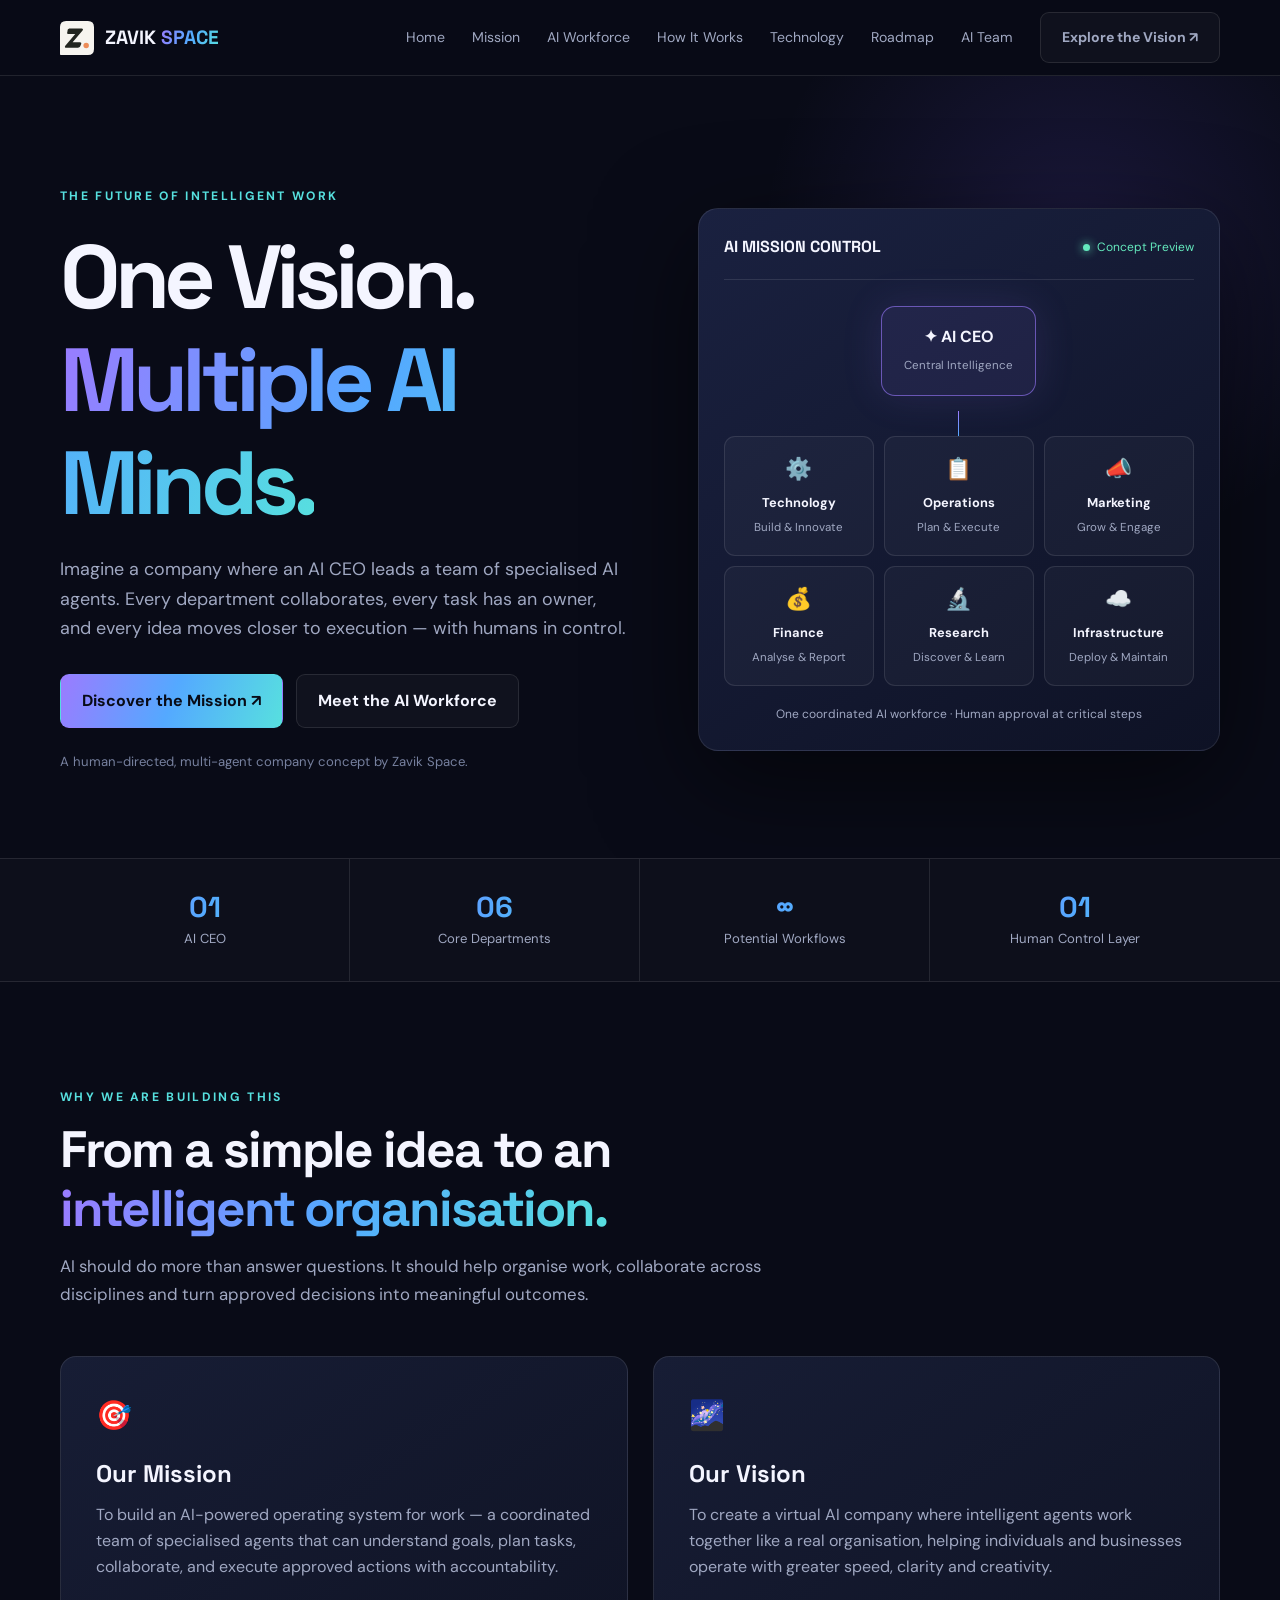
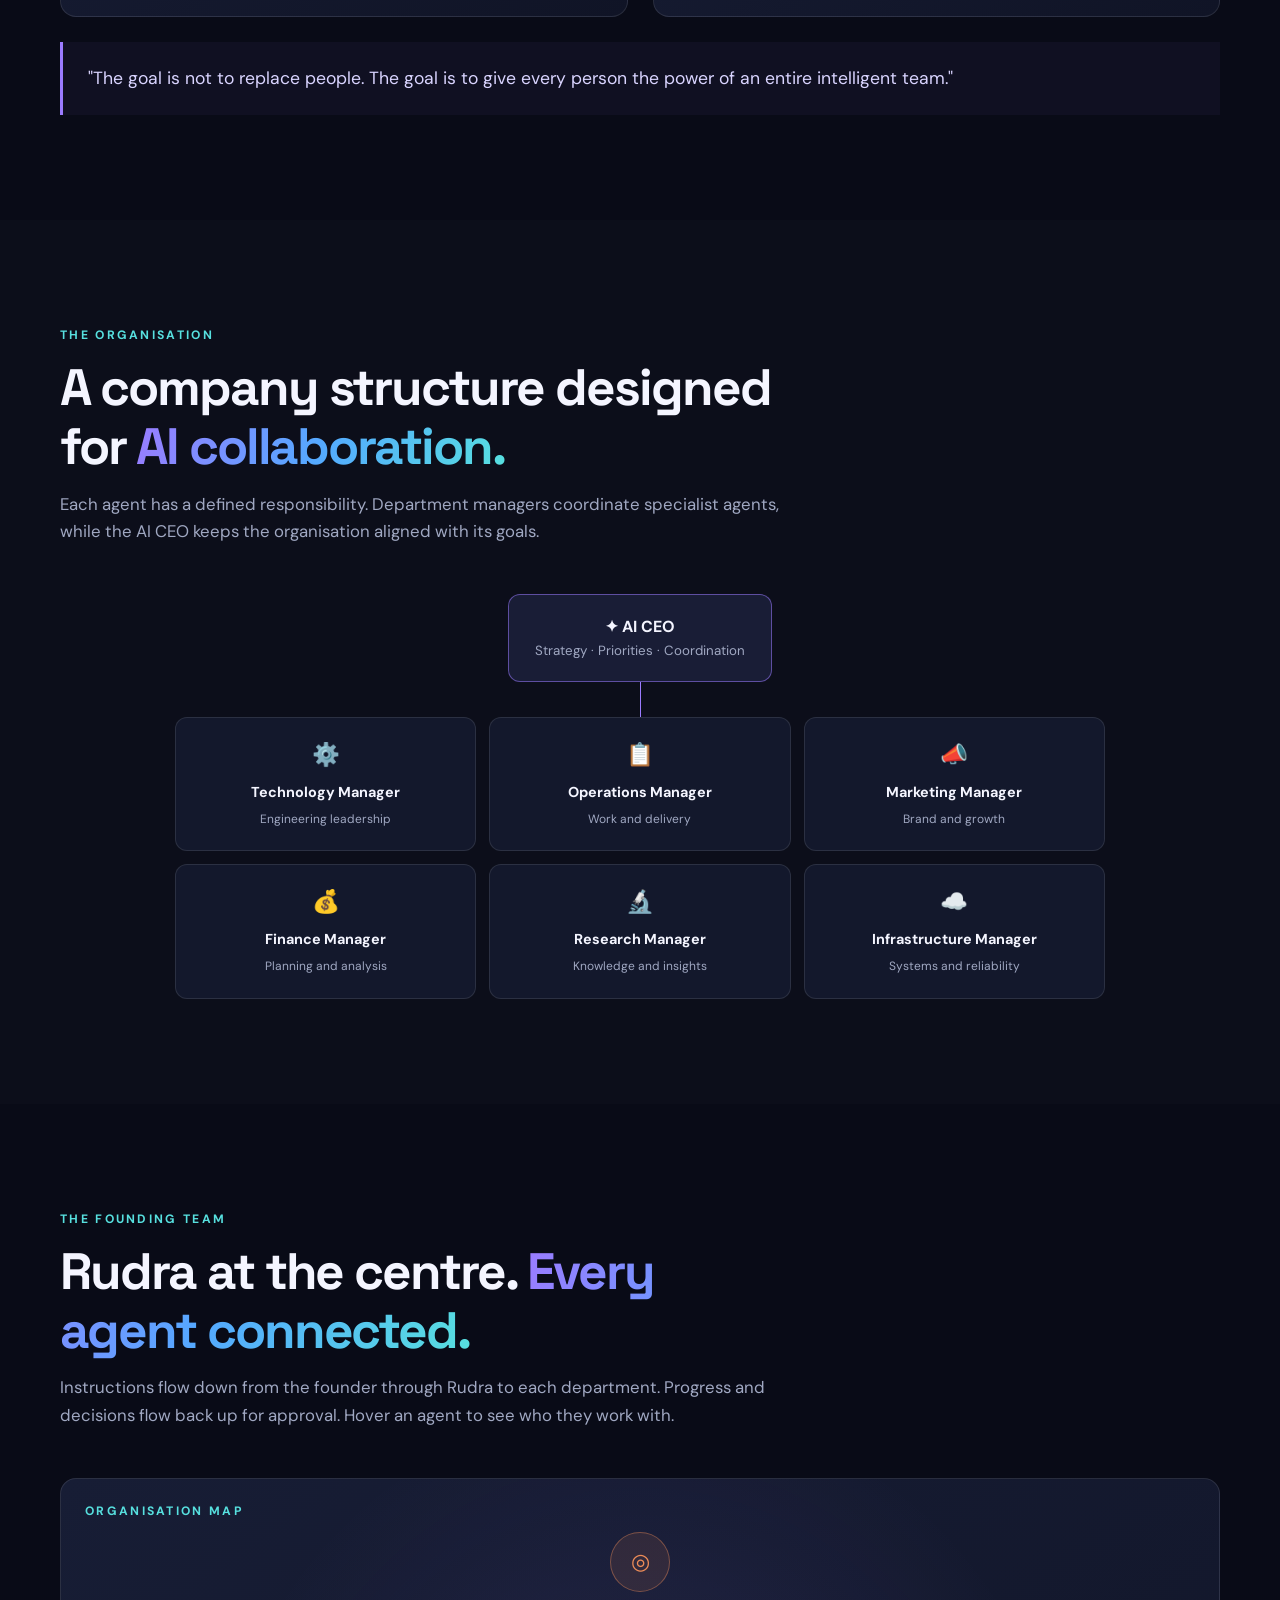
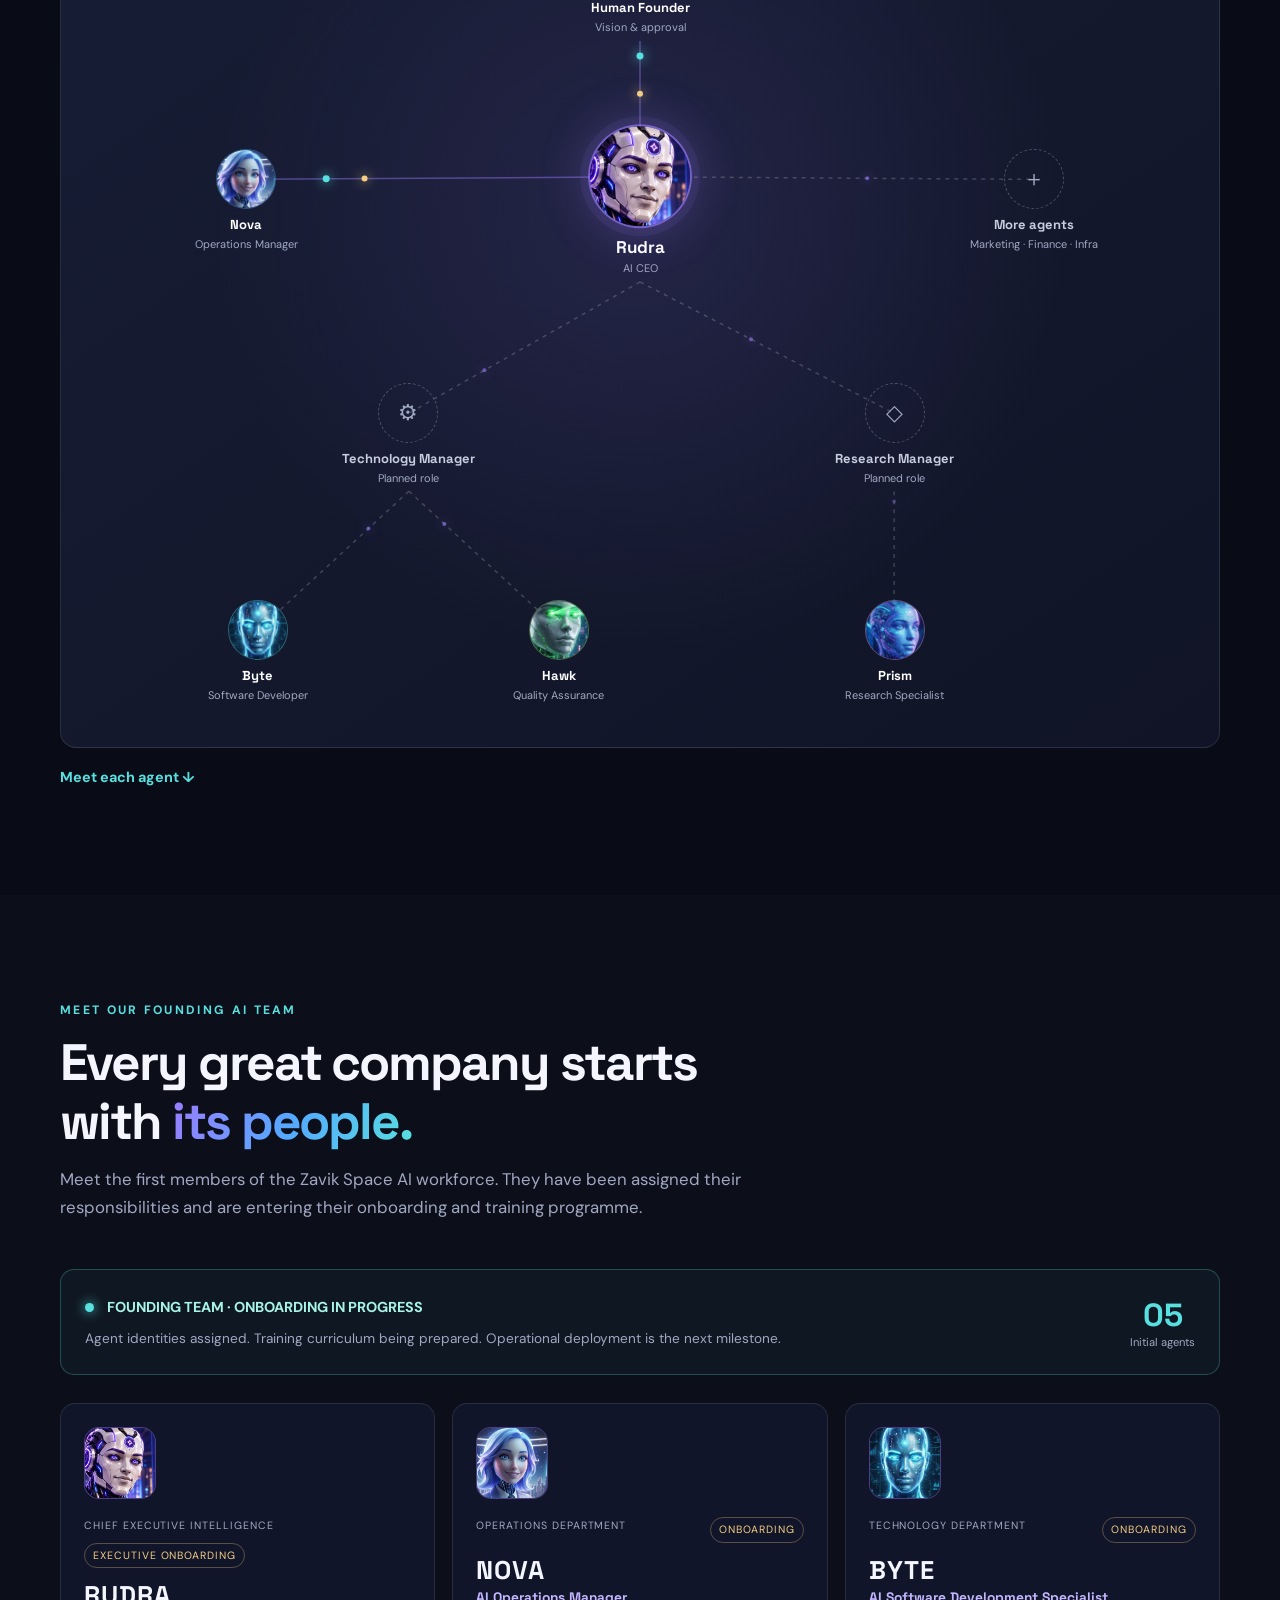
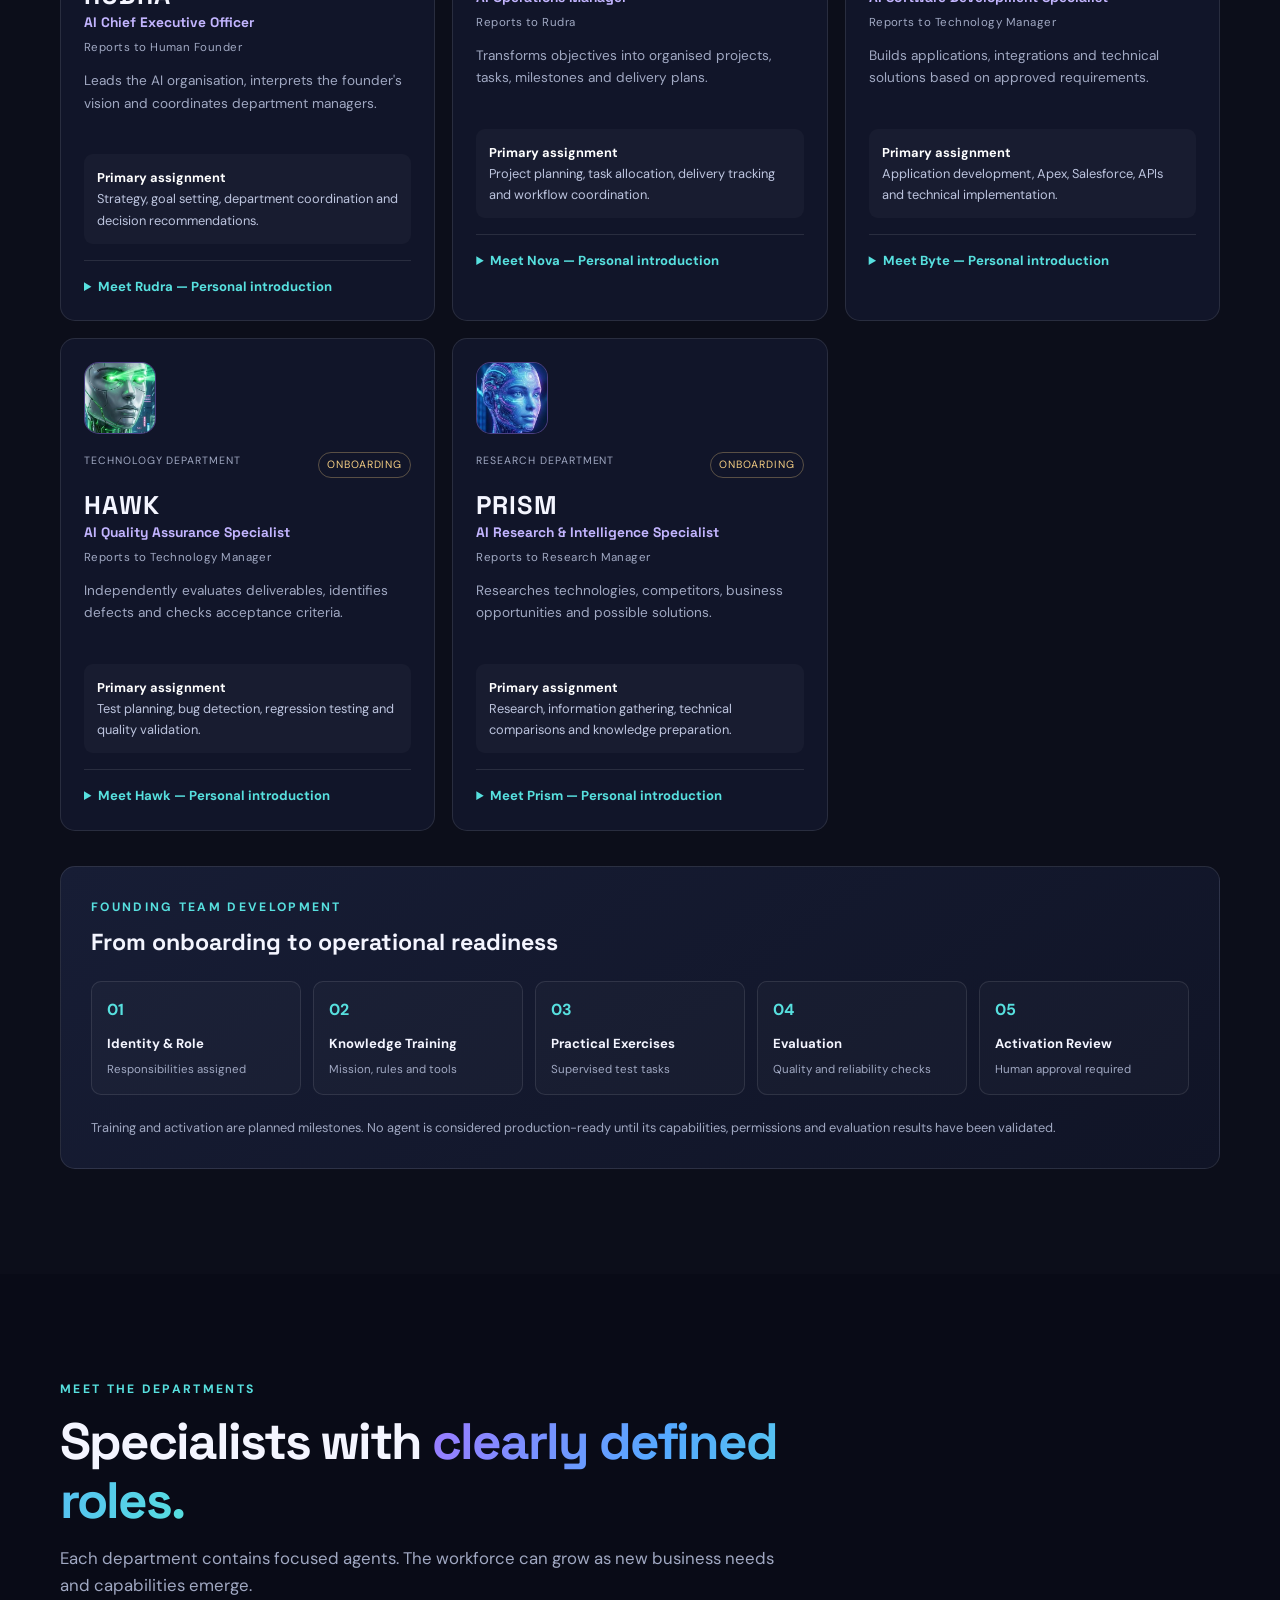
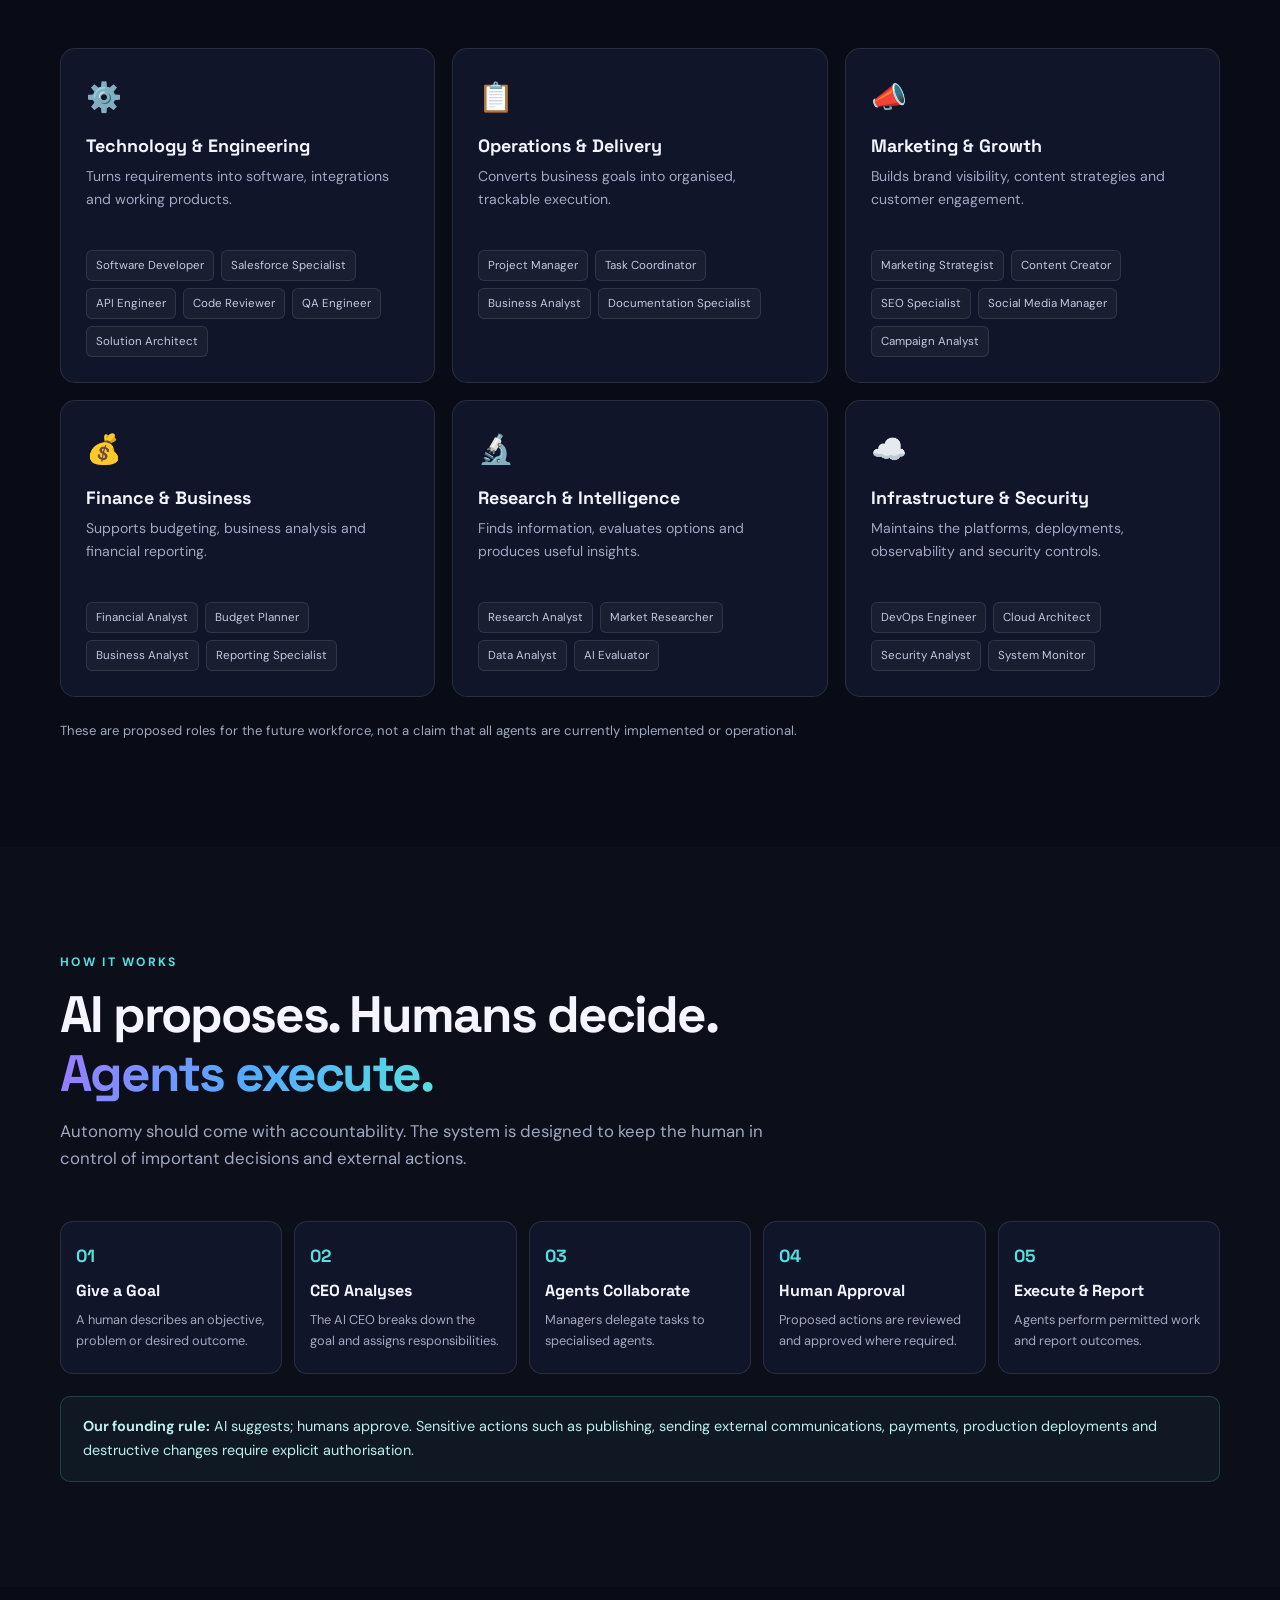
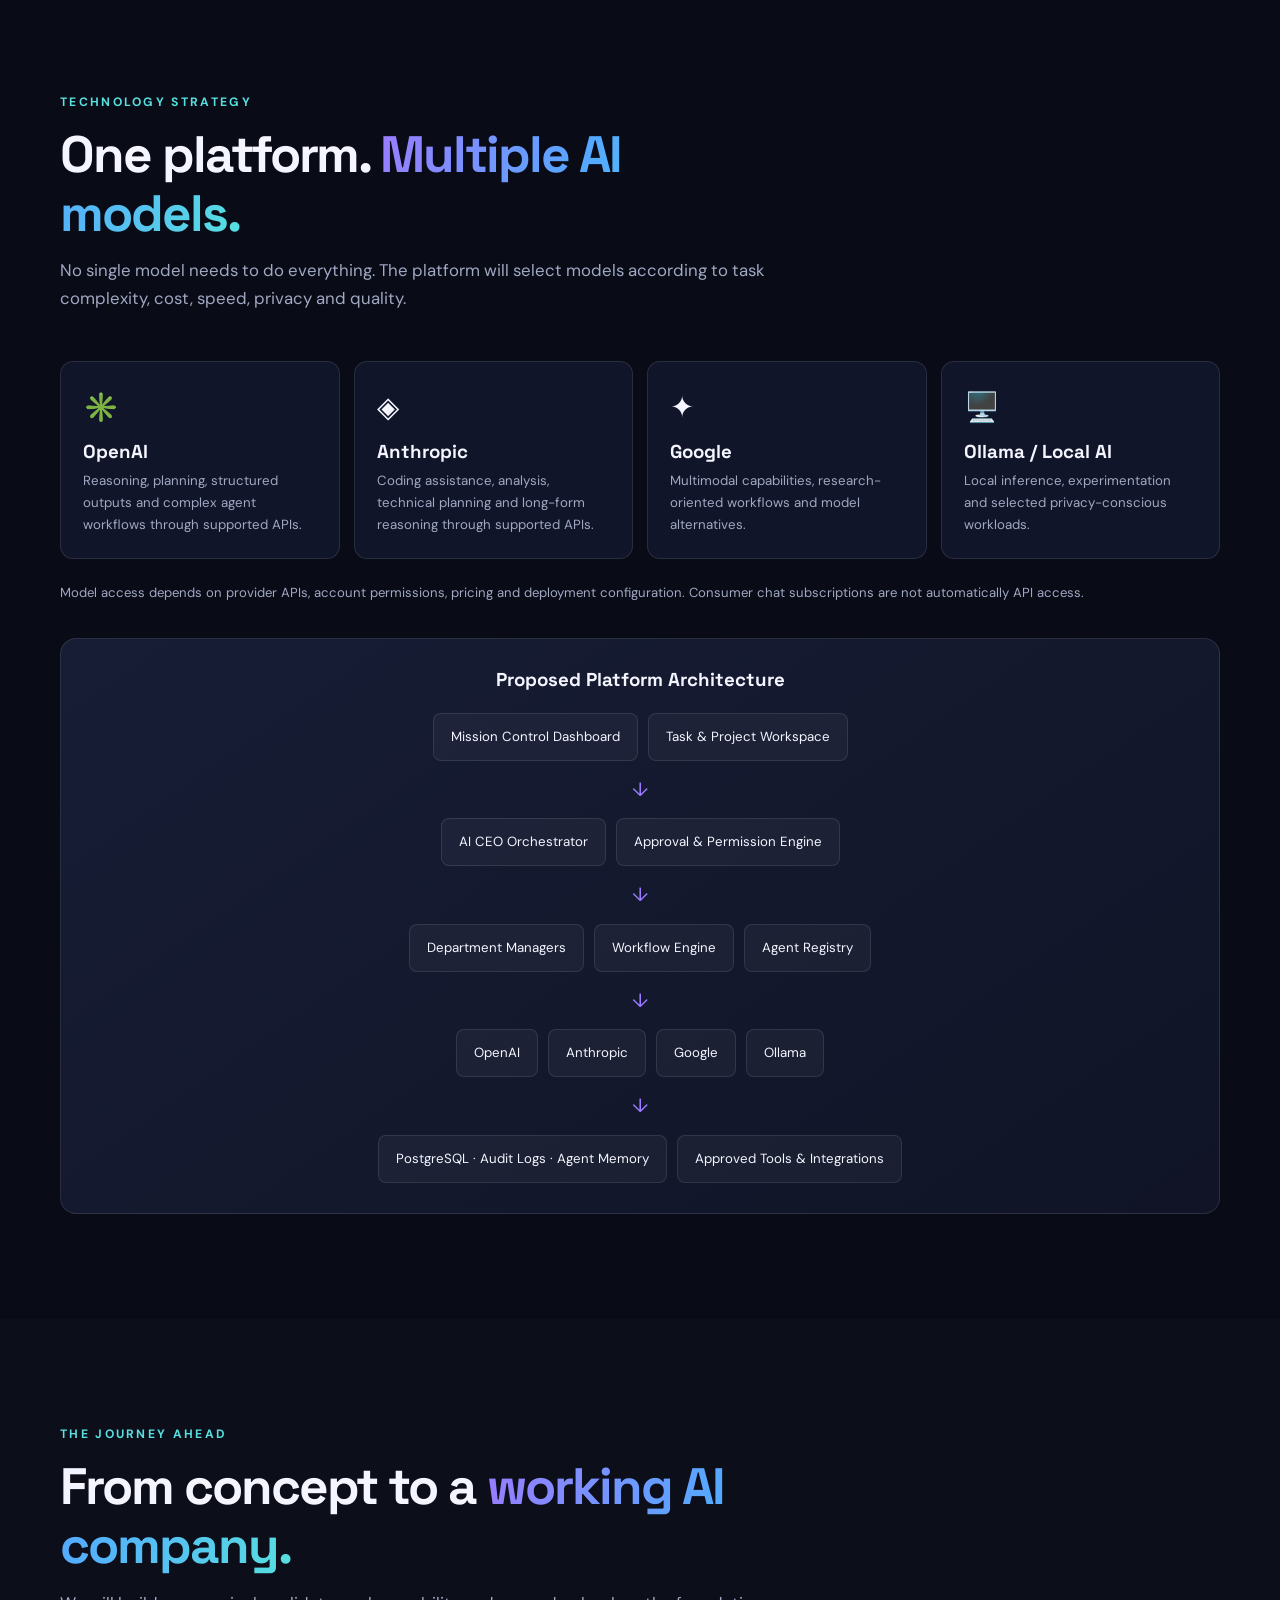
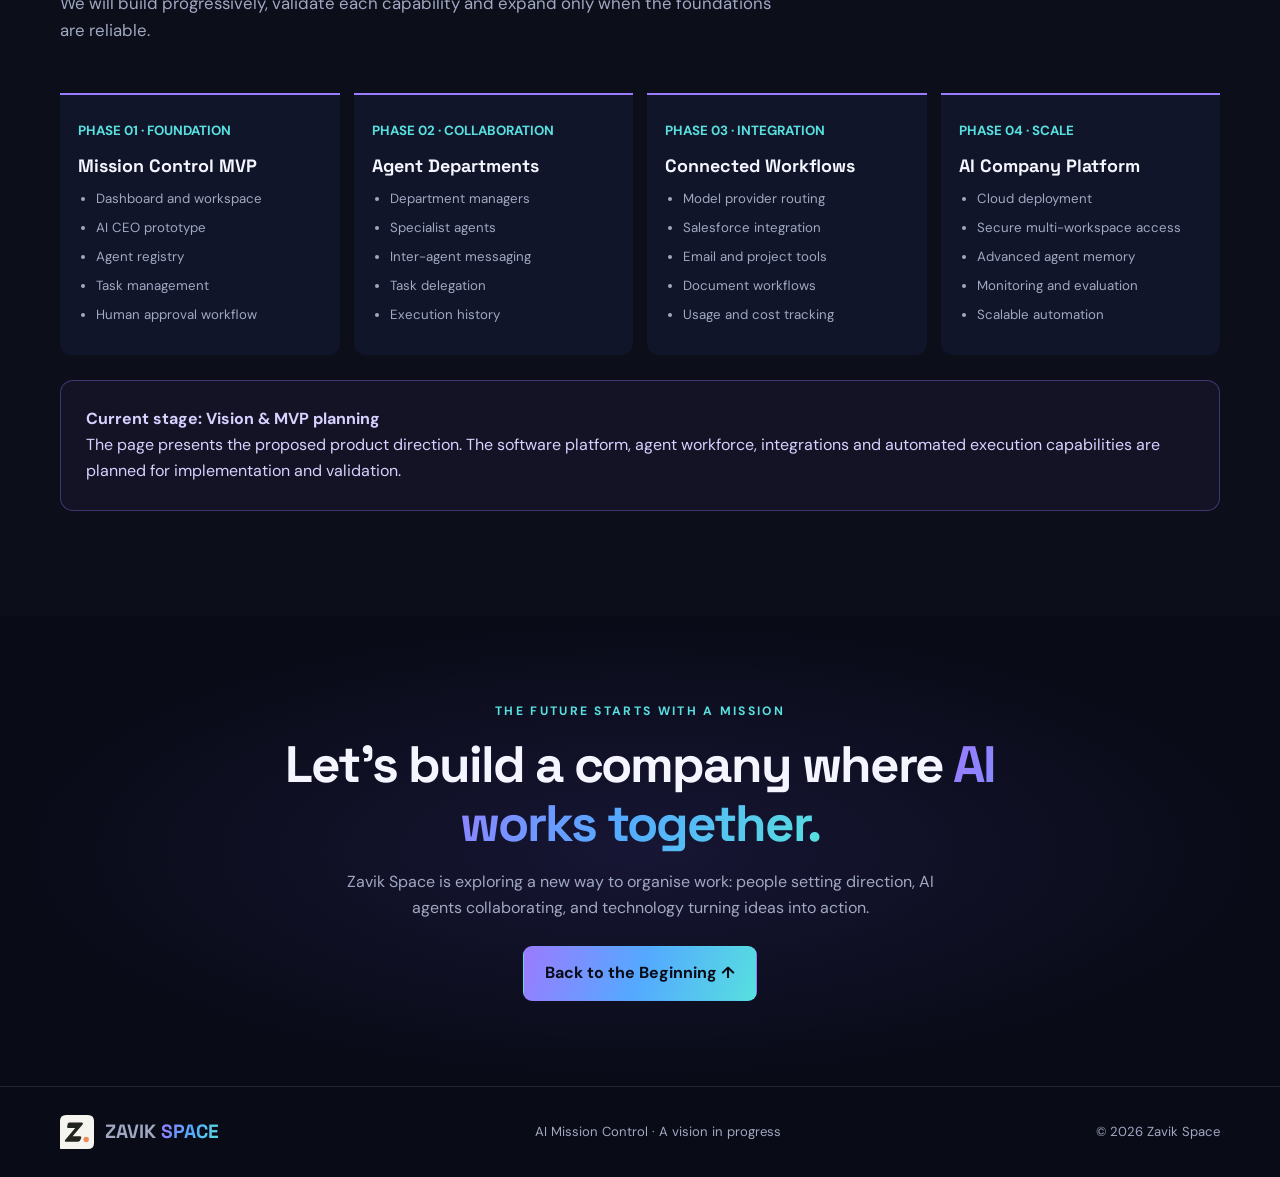
==== commit 576668f2: "Move AI team and animated organisation map to /mission - Animated org map with Rudra at the centre: " ====
--- a/mission.html
+++ b/mission.html
@@ -217,6 +217,94 @@
     .footer-inner { display: flex; justify-content: space-between; align-items: center; gap: 15px; }
     .reveal { opacity: 0; transform: translateY(20px); transition: .7s ease; }
     .reveal.visible { opacity: 1; transform: translateY(0); }
+    /* Organisation map — Rudra at the centre, reporting lines drawn by the script below */
+    .org-graph { position: relative; aspect-ratio: 4 / 3; padding: 22px 24px; overflow: hidden; border: 1px solid var(--border); border-radius: 16px; background: radial-gradient(circle at 50% 40%, #9b7bff1f, transparent 55%), linear-gradient(145deg,#171d35,#101426); }
+    .org-graph svg { position: absolute; inset: 0; width: 100%; height: 100%; pointer-events: none; }
+    .org-graph line { stroke: #9b7bff70; stroke-width: 1.5; transition: opacity .25s ease, stroke .25s ease; }
+    .org-graph line.planned { stroke: #ffffff30; stroke-dasharray: 4 5; }
+    .org-graph .pulse { filter: drop-shadow(0 0 6px currentColor); }
+    .org-graph .pulse.down { color: #57e0df; fill: #57e0df; }
+    .org-graph .pulse.up { r: 3; color: #f5ce83; fill: #f5ce83; }
+    .org-graph .pulse.dim { r: 2; color: #9b7bff; fill: #9b7bff99; }
+    .org-graph.focus line:not(.on) { opacity: .15; }
+    .org-graph.focus line.on { stroke: #9b7bffee; stroke-width: 2; }
+    .org-graph.focus .pulse:not(.on) { visibility: hidden; }
+    .org-graph.focus .org-node:not(.on) { opacity: .4; }
+    .org-node { position: absolute; left: calc(var(--x) * 1%); top: calc(var(--y) * 1%); z-index: 1; display: flex; width: 130px; flex-direction: column; align-items: center; gap: 3px; text-align: center; transform: translate(-50%, -50%); transition: opacity .25s ease; }
+    .org-node.planned { width: 160px; }
+    .org-node .agent-avatar { position: relative; display: grid; width: 60px; height: 60px; margin: 0 0 5px; place-items: center; overflow: hidden; border: 1px solid #9b7bff55; border-radius: 50%; background: #9b7bff20; font-size: 22px; transition: transform .2s ease, box-shadow .2s ease; }
+    .org-node .agent-avatar img { position: absolute; inset: 0; width: 100%; height: 100%; object-fit: cover; }
+    .agent-avatar.nova { border-color: #54a9ff55; background: #54a9ff18; }
+    .agent-avatar.byte { border-color: #57e0df55; background: #57e0df18; }
+    .agent-avatar.hawk { border-color: #a5e47b55; background: #a5e47b18; }
+    .agent-avatar.prism { border-color: #e6a4ff55; background: #e6a4ff18; }
+    a.org-node:hover .agent-avatar { transform: scale(1.06); box-shadow: 0 0 24px #9b7bff55; }
+    .org-node b { color: #fff; font-family: 'Space Grotesk', sans-serif; font-size: 13px; line-height: 1.3; }
+    .org-node small { color: var(--muted); font-size: 11px; line-height: 1.3; }
+    .org-node.lead .agent-avatar { width: 104px; height: 104px; border: 2px solid #9b7bffaa; font-size: 36px; box-shadow: 0 0 0 8px #9b7bff14, 0 0 50px #9b7bff50; animation: glow 3s ease-in-out infinite; }
+    .org-node.lead b { font-size: 17px; }
+    @keyframes glow { 50% { box-shadow: 0 0 0 12px #9b7bff0a, 0 0 70px #9b7bff70; } }
+    .org-node.founder .agent-avatar { border-color: #ed8c5866; background: #ed8c581c; color: #ed8c58; }
+    .org-node.planned .agent-avatar { border: 1px dashed #ffffff40; background: transparent; color: var(--muted); }
+    .org-node.planned b { color: #c9cde0; }
+    .team-link { display: inline-block; margin-top: 18px; color: var(--cyan); font-size: .9rem; font-weight: 700; }
+    @media(max-width:600px) {
+      .org-graph { aspect-ratio: 9 / 17; padding: 18px; }
+      .org-graph > .eyebrow { display: none; }
+      .org-node { left: calc(var(--mx) * 1%); top: calc(var(--my) * 1%); width: 92px; }
+      .org-node.planned { width: 120px; }
+      .org-node .agent-avatar { width: 48px; height: 48px; font-size: 18px; }
+      .org-node.lead .agent-avatar { width: 80px; height: 80px; font-size: 28px; }
+      .org-node b { font-size: 12px; }
+      .org-node small { font-size: 10px; }
+    }
+    @media(prefers-reduced-motion: reduce) { .org-node.lead .agent-avatar { animation: none; } }
+    /* Founding AI team cards */
+    .onboarding-banner { display: flex; align-items: center; justify-content: space-between; gap: 20px; margin-bottom: 28px; padding: 24px; border: 1px solid #57e0df45; border-radius: 14px; background: #57e0df0b; }
+    .onboarding-banner strong { color: #a8f4e7; font-size: .9rem; }
+    .onboarding-banner p { margin-top: 7px; color: var(--muted); font-size: .85rem; }
+    .training-pulse { display: inline-block; width: 9px; height: 9px; margin-right: 9px; border-radius: 50%; background: var(--cyan); box-shadow: 0 0 12px var(--cyan); animation: blink 2s ease-in-out infinite; }
+    @keyframes blink { 50% { opacity: .35; } }
+    .training-count { color: var(--cyan); font: 700 2rem 'Space Grotesk', sans-serif; text-align: center; }
+    .training-count small { display: block; color: var(--muted); font: 400 .7rem 'DM Sans', sans-serif; }
+    .agent-roster { display: grid; grid-template-columns: repeat(3, minmax(0, 1fr)); gap: 17px; }
+    .agent-profile { padding: 23px; border: 1px solid var(--border); border-radius: 15px; background: var(--surface); transition: transform .25s ease, border-color .25s ease; scroll-margin-top: 96px; }
+    .agent-profile:hover { transform: translateY(-4px); border-color: #9b7bff80; }
+    .agent-profile .agent-avatar { position: relative; display: grid; width: 72px; height: 72px; margin-bottom: 18px; place-items: center; overflow: hidden; border: 1px solid #9b7bff55; border-radius: 15px; background: #9b7bff20; font-size: 1.8rem; }
+    .agent-profile .agent-avatar img { position: absolute; inset: 0; width: 100%; height: 100%; object-fit: cover; }
+    .agent-meta { display: flex; flex-wrap: wrap; justify-content: space-between; gap: 8px; color: var(--muted); font-size: .66rem; letter-spacing: .09em; }
+    .status-training { padding: 3px 8px; border: 1px solid #f5ce8350; border-radius: 20px; color: #f5ce83; }
+    .agent-profile h3 { margin-top: 13px; font-size: 1.6rem; letter-spacing: .04em; }
+    .agent-profile h4 { margin: 5px 0 13px; color: #c3b5ff; font-size: .86rem; }
+    .agent-reports { display: block; margin: -6px 0 13px; color: var(--muted); font-size: .72rem; letter-spacing: .04em; }
+    .agent-profile p { min-height: 68px; color: var(--muted); font-size: .85rem; }
+    .agent-assignment { margin: 16px 0; padding: 13px; border-radius: 9px; background: #ffffff08; color: #bdc5df; font-size: .8rem; }
+    .agent-assignment b { color: #fff; }
+    .agent-profile details { padding-top: 15px; border-top: 1px solid var(--border); }
+    .agent-profile summary { color: var(--cyan); font-size: .82rem; font-weight: 700; cursor: pointer; }
+    .agent-profile blockquote { margin: 14px 0; padding: 13px; border-left: 2px solid var(--purple); background: #9b7bff0d; color: #d8d6ed; font-size: .82rem; }
+    .agent-profile details > b { font-size: .8rem; }
+    .agent-profile details ul { margin-top: 8px; padding-left: 18px; color: var(--muted); font-size: .78rem; }
+    .agent-profile details li { margin: 5px 0; }
+    .training-roadmap { margin-top: 35px; padding: 30px; border: 1px solid var(--border); border-radius: 15px; background: linear-gradient(145deg, #171d35, #101426); }
+    .training-roadmap h3 { margin: 12px 0 25px; font-size: 1.45rem; }
+    .training-stages { display: grid; grid-template-columns: repeat(5, minmax(0, 1fr)); gap: 12px; }
+    .training-stages > div { padding: 15px; border: 1px solid var(--border); border-radius: 10px; background: #ffffff06; }
+    .training-stages span { display: block; margin-bottom: 10px; color: var(--cyan); font-weight: 700; }
+    .training-stages b { display: block; font-size: .82rem; }
+    .training-stages small { display: block; margin-top: 5px; color: var(--muted); font-size: .72rem; }
+    .training-footnote { margin-top: 22px; color: var(--muted); font-size: .8rem; }
+    @media(max-width:900px) {
+      .agent-roster { grid-template-columns: repeat(2, minmax(0, 1fr)); }
+      .training-stages { grid-template-columns: repeat(3, minmax(0, 1fr)); }
+    }
+    @media(max-width:600px) {
+      .agent-roster { grid-template-columns: 1fr; }
+      .training-stages { grid-template-columns: repeat(2, minmax(0, 1fr)); }
+      .onboarding-banner { align-items: flex-start; }
+      .agent-profile p { min-height: 0; }
+      .training-roadmap { padding: 22px; }
+    }
     @media(max-width:900px) {
       .hero-grid { grid-template-columns: 1fr; }
       .hero { padding: 85px 0; }
@@ -272,7 +360,7 @@
       <a href="#workflow">How It Works</a>
       <a href="#technology">Technology</a>
       <a href="#roadmap">Roadmap</a>
-      <a href="/team">AI Team</a>
+      <a href="#team">AI Team</a>
       <a href="#roadmap" class="btn btn-secondary">Explore the Vision ↗</a>
     </nav>
   </div>
@@ -374,6 +462,148 @@
     </div>
   </section>
 
+  <section class="section" id="team-map">
+    <div class="container">
+      <div class="section-heading reveal">
+        <div class="eyebrow">The founding team</div>
+        <h2>Rudra at the centre. <span class="gradient-text">Every agent connected.</span></h2>
+        <p>Instructions flow down from the founder through Rudra to each department. Progress and decisions flow back up for approval. Hover an agent to see who they work with.</p>
+      </div>
+        <div class="org-graph reveal" aria-label="Organisation map: Rudra leads the AI team and reports to the human founder">
+            <div class="eyebrow">Organisation map</div>
+            <svg aria-hidden="true"></svg>
+            <div class="org-nodes">
+              <div class="org-node founder" data-id="founder" style="--x:50;--y:12;--mx:50;--my:11"><span class="agent-avatar founder">◎</span><b>Human Founder</b><small>Vision &amp; approval</small></div>
+              <a class="org-node lead" href="#agent-rudra" data-id="rudra" data-parent="founder" style="--x:50;--y:37;--mx:50;--my:30"><span class="agent-avatar rudra">✦<img src="/images/agents/rudra.jpg" alt="" loading="lazy" onerror="this.remove()" /></span><b>Rudra</b><small>AI CEO</small></a>
+              <a class="org-node " href="#agent-nova" data-id="nova" data-parent="rudra" style="--x:16;--y:37;--mx:22;--my:50"><span class="agent-avatar nova">◉<img src="/images/agents/nova.jpg" alt="" loading="lazy" onerror="this.remove()" /></span><b>Nova</b><small>Operations Manager</small></a>
+              <div class="org-node planned" data-id="future" data-parent="rudra" style="--x:84;--y:37;--mx:78;--my:50"><span class="agent-avatar future">＋</span><b>More agents</b><small>Marketing · Finance · Infra</small></div>
+              <div class="org-node planned" data-id="techmgr" data-parent="rudra" style="--x:30;--y:64;--mx:28;--my:69"><span class="agent-avatar techmgr">⚙</span><b>Technology Manager</b><small>Planned role</small></div>
+              <div class="org-node planned" data-id="researchmgr" data-parent="rudra" style="--x:72;--y:64;--mx:75;--my:69"><span class="agent-avatar researchmgr">◇</span><b>Research Manager</b><small>Planned role</small></div>
+              <a class="org-node " href="#agent-byte" data-id="byte" data-parent="techmgr" style="--x:17;--y:89;--mx:14;--my:89"><span class="agent-avatar byte">⌘<img src="/images/agents/byte.jpg" alt="" loading="lazy" onerror="this.remove()" /></span><b>Byte</b><small>Software Developer</small></a>
+              <a class="org-node " href="#agent-hawk" data-id="hawk" data-parent="techmgr" style="--x:43;--y:89;--mx:43;--my:89"><span class="agent-avatar hawk">◎<img src="/images/agents/hawk.jpg" alt="" loading="lazy" onerror="this.remove()" /></span><b>Hawk</b><small>Quality Assurance</small></a>
+              <a class="org-node " href="#agent-prism" data-id="prism" data-parent="researchmgr" style="--x:72;--y:89;--mx:75;--my:89"><span class="agent-avatar prism">◇<img src="/images/agents/prism.jpg" alt="" loading="lazy" onerror="this.remove()" /></span><b>Prism</b><small>Research Specialist</small></a>
+            </div>
+          </div>
+      <a class="team-link" href="#team">Meet each agent ↓</a>
+    </div>
+  </section>
+
+  <section class="section structure" id="team">
+    <div class="container">
+      <div class="section-heading reveal">
+        <div class="eyebrow">Meet our founding AI team</div>
+        <h2>Every great company starts with <span class="gradient-text">its people.</span></h2>
+        <p>Meet the first members of the Zavik Space AI workforce. They have been assigned their responsibilities and are entering their onboarding and training programme.</p>
+      </div>
+
+      <div class="onboarding-banner reveal">
+        <div>
+          <span class="training-pulse"></span>
+          <strong>FOUNDING TEAM · ONBOARDING IN PROGRESS</strong>
+          <p>Agent identities assigned. Training curriculum being prepared. Operational deployment is the next milestone.</p>
+        </div>
+        <div class="training-count">05 <small>Initial agents</small></div>
+      </div>
+
+      <div class="agent-roster">
+
+        <article class="agent-profile reveal" id="agent-rudra">
+          <div class="agent-avatar rudra">✦<img src="/images/agents/rudra.jpg" alt="Rudra" loading="lazy" onerror="this.remove()" /></div>
+          <div class="agent-meta"><span>CHIEF EXECUTIVE INTELLIGENCE</span><span class="status-training">EXECUTIVE ONBOARDING</span></div>
+          <h3>RUDRA</h3>
+          <h4>AI Chief Executive Officer</h4>
+          <span class="agent-reports">Reports to Human Founder</span>
+          <p>Leads the AI organisation, interprets the founder's vision and coordinates department managers.</p>
+          <div class="agent-assignment"><b>Primary assignment</b><br>Strategy, goal setting, department coordination and decision recommendations.</div>
+          <details>
+            <summary>Meet Rudra — Personal introduction</summary>
+            <blockquote>"I am Rudra. My responsibility is to understand the founder's vision, turn it into a strategy, and ensure every department works towards the same mission."</blockquote>
+            <b>Training curriculum</b>
+            <ul><li>Company mission and vision</li><li>Strategic planning</li><li>Agent delegation and coordination</li><li>Decision-making and approval boundaries</li><li>Performance monitoring</li></ul>
+          </details>
+        </article>
+
+        <article class="agent-profile reveal" id="agent-nova">
+          <div class="agent-avatar nova">◉<img src="/images/agents/nova.jpg" alt="Nova" loading="lazy" onerror="this.remove()" /></div>
+          <div class="agent-meta"><span>OPERATIONS DEPARTMENT</span><span class="status-training">ONBOARDING</span></div>
+          <h3>NOVA</h3>
+          <h4>AI Operations Manager</h4>
+          <span class="agent-reports">Reports to Rudra</span>
+          <p>Transforms objectives into organised projects, tasks, milestones and delivery plans.</p>
+          <div class="agent-assignment"><b>Primary assignment</b><br>Project planning, task allocation, delivery tracking and workflow coordination.</div>
+          <details>
+            <summary>Meet Nova — Personal introduction</summary>
+            <blockquote>"Hello, I am Nova. I will make sure ideas become organised tasks, responsibilities are clear, and progress is visible."</blockquote>
+            <b>Training curriculum</b>
+            <ul><li>Project and task management</li><li>Work breakdown and prioritisation</li><li>Department coordination</li><li>Progress and risk reporting</li><li>Escalation management</li></ul>
+          </details>
+        </article>
+
+        <article class="agent-profile reveal" id="agent-byte">
+          <div class="agent-avatar byte">⌘<img src="/images/agents/byte.jpg" alt="Byte" loading="lazy" onerror="this.remove()" /></div>
+          <div class="agent-meta"><span>TECHNOLOGY DEPARTMENT</span><span class="status-training">ONBOARDING</span></div>
+          <h3>BYTE</h3>
+          <h4>AI Software Development Specialist</h4>
+          <span class="agent-reports">Reports to Technology Manager</span>
+          <p>Builds applications, integrations and technical solutions based on approved requirements.</p>
+          <div class="agent-assignment"><b>Primary assignment</b><br>Application development, Apex, Salesforce, APIs and technical implementation.</div>
+          <details>
+            <summary>Meet Byte — Personal introduction</summary>
+            <blockquote>"Hi, I am Byte. I turn technical requirements into working solutions. My goal is to build reliable software and explain my implementation clearly."</blockquote>
+            <b>Training curriculum</b>
+            <ul><li>Engineering standards and architecture</li><li>Apex, LWC and Salesforce development</li><li>API and integration patterns</li><li>Secure coding and code reviews</li><li>Testing and documentation practices</li></ul>
+          </details>
+        </article>
+
+        <article class="agent-profile reveal" id="agent-hawk">
+          <div class="agent-avatar hawk">◎<img src="/images/agents/hawk.jpg" alt="Hawk" loading="lazy" onerror="this.remove()" /></div>
+          <div class="agent-meta"><span>TECHNOLOGY DEPARTMENT</span><span class="status-training">ONBOARDING</span></div>
+          <h3>HAWK</h3>
+          <h4>AI Quality Assurance Specialist</h4>
+          <span class="agent-reports">Reports to Technology Manager</span>
+          <p>Independently evaluates deliverables, identifies defects and checks acceptance criteria.</p>
+          <div class="agent-assignment"><b>Primary assignment</b><br>Test planning, bug detection, regression testing and quality validation.</div>
+          <details>
+            <summary>Meet Hawk — Personal introduction</summary>
+            <blockquote>"I am Hawk. I challenge assumptions, find weaknesses and test every solution before it is considered ready."</blockquote>
+            <b>Training curriculum</b>
+            <ul><li>Test planning and acceptance criteria</li><li>Functional and regression testing</li><li>Bug classification and reporting</li><li>Edge-case and boundary testing</li><li>Release-readiness assessment</li></ul>
+          </details>
+        </article>
+
+        <article class="agent-profile reveal" id="agent-prism">
+          <div class="agent-avatar prism">◇<img src="/images/agents/prism.jpg" alt="Prism" loading="lazy" onerror="this.remove()" /></div>
+          <div class="agent-meta"><span>RESEARCH DEPARTMENT</span><span class="status-training">ONBOARDING</span></div>
+          <h3>PRISM</h3>
+          <h4>AI Research &amp; Intelligence Specialist</h4>
+          <span class="agent-reports">Reports to Research Manager</span>
+          <p>Researches technologies, competitors, business opportunities and possible solutions.</p>
+          <div class="agent-assignment"><b>Primary assignment</b><br>Research, information gathering, technical comparisons and knowledge preparation.</div>
+          <details>
+            <summary>Meet Prism — Personal introduction</summary>
+            <blockquote>"Greetings, I am Prism. I investigate before we decide. I will bring useful evidence, compare possibilities and help the team make informed decisions."</blockquote>
+            <b>Training curriculum</b>
+            <ul><li>Research methods and source evaluation</li><li>Technology and market analysis</li><li>Competitive intelligence</li><li>Fact checking and citations</li><li>Research briefs and recommendations</li></ul>
+          </details>
+        </article>
+
+      </div>
+
+      <div class="training-roadmap reveal">
+        <div class="eyebrow">Founding team development</div>
+        <h3>From onboarding to operational readiness</h3>
+        <div class="training-stages">
+          <div><span>01</span><b>Identity &amp; Role</b><small>Responsibilities assigned</small></div>
+          <div><span>02</span><b>Knowledge Training</b><small>Mission, rules and tools</small></div>
+          <div><span>03</span><b>Practical Exercises</b><small>Supervised test tasks</small></div>
+          <div><span>04</span><b>Evaluation</b><small>Quality and reliability checks</small></div>
+          <div><span>05</span><b>Activation Review</b><small>Human approval required</small></div>
+        </div>
+        <p class="training-footnote">Training and activation are planned milestones. No agent is considered production-ready until its capabilities, permissions and evaluation results have been validated.</p>
+      </div>
+    </div>
+  </section>
+
   <section class="section" id="workforce">
     <div class="container">
       <div class="section-heading reveal">
@@ -533,5 +763,72 @@
 
   document.querySelectorAll('.reveal').forEach(element => observer.observe(element));
 </script>
+<script>
+      // Draw the organisation map's reporting lines, with pulses flowing along them.
+      const graph = document.querySelector(".org-graph");
+      if (graph) {
+        const svg = graph.querySelector("svg");
+        const NS = "http://www.w3.org/2000/svg";
+        const still = matchMedia("(prefers-reduced-motion: reduce)").matches;
+        const el = (tag, attrs) => {
+          const e = document.createElementNS(NS, tag);
+          Object.entries(attrs).forEach(([k, v]) => e.setAttribute(k, v));
+          return e;
+        };
+        const centre = (node, box) => {
+          const r = node.getBoundingClientRect();
+          return [r.left + r.width / 2 - box.left, r.top + r.height / 2 - box.top];
+        };
+        // A glowing dot that travels from (ax, ay) to (bx, by), fading in and out.
+        const pulse = (ax, ay, bx, by, dur, delay, cls, ids) => {
+          const dot = el("circle", { r: 3.5, opacity: 0, class: `pulse ${cls}`, "data-ids": ids });
+          const timing = { dur: `${dur}s`, begin: `${delay}s`, repeatCount: "indefinite" };
+          dot.append(
+            el("animateMotion", { ...timing, path: `M${ax},${ay} L${bx},${by}` }),
+            el("animate", { ...timing, attributeName: "opacity", values: "0;1;1;0", keyTimes: "0;0.15;0.85;1" })
+          );
+          svg.appendChild(dot);
+        };
+        const draw = () => {
+          const box = graph.getBoundingClientRect();
+          svg.setAttribute("viewBox", `0 0 ${box.width} ${box.height}`);
+          svg.innerHTML = "";
+          graph.querySelectorAll("[data-parent]").forEach((node, i) => {
+            const parent = graph.querySelector(`[data-id="${node.dataset.parent}"]`);
+            let [x1, y1] = centre(parent.querySelector(".agent-avatar"), box);
+            const [x2, y2] = centre(node.querySelector(".agent-avatar"), box);
+            // Lines to nodes further down start below the parent's label instead of crossing it
+            const below = parent.getBoundingClientRect().bottom - box.top;
+            if (y2 > below) y1 = below + 6;
+            const ids = `${parent.dataset.id} ${node.dataset.id}`;
+            const planned = node.classList.contains("planned") || parent.classList.contains("planned");
+            svg.appendChild(el("line", { x1, y1, x2, y2, class: planned ? "planned" : "", "data-ids": ids }));
+            if (still) return;
+            // Direction flows down from the leader; real agents also report back up.
+            const dur = 2.4 + (i % 3) * 0.5;
+            pulse(x1, y1, x2, y2, dur, i * 0.35, planned ? "dim" : "down", ids);
+            if (!planned) pulse(x2, y2, x1, y1, dur, i * 0.35 + dur / 2, "up", ids);
+          });
+        };
+        new ResizeObserver(draw).observe(graph);
+        graph.addEventListener("transitionend", (e) => { if (e.target === graph) draw(); });
+
+        // Hovering a node lights up its own connections and dims the rest.
+        graph.querySelectorAll(".org-node").forEach((node) => {
+          node.addEventListener("mouseenter", () => {
+            graph.classList.add("focus");
+            const linked = new Set([node.dataset.id]);
+            svg.querySelectorAll("[data-ids]").forEach((e) => {
+              const pair = e.dataset.ids.split(" ");
+              const on = pair.includes(node.dataset.id);
+              e.classList.toggle("on", on);
+              if (on) pair.forEach((id) => linked.add(id));
+            });
+            graph.querySelectorAll(".org-node").forEach((n) => n.classList.toggle("on", linked.has(n.dataset.id)));
+          });
+          node.addEventListener("mouseleave", () => graph.classList.remove("focus"));
+        });
+      }
+</script>
 </body>
 </html>
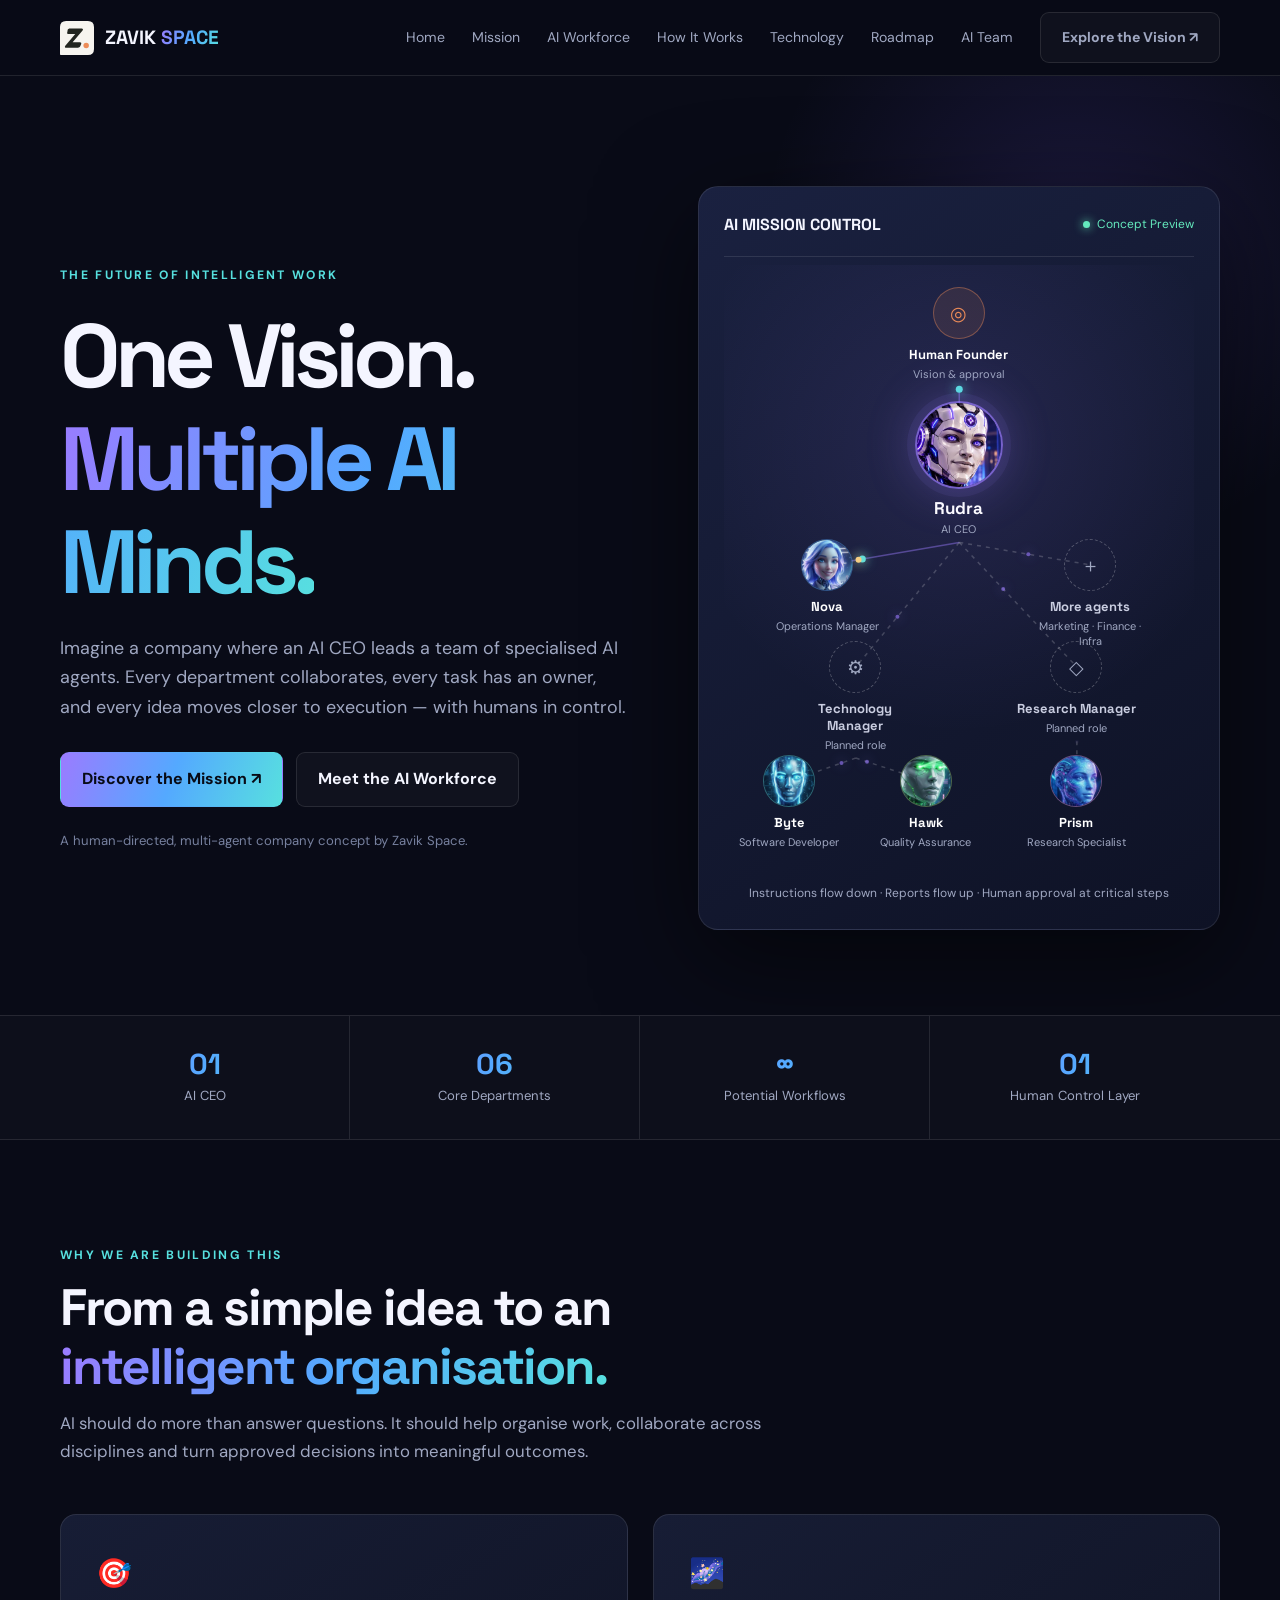
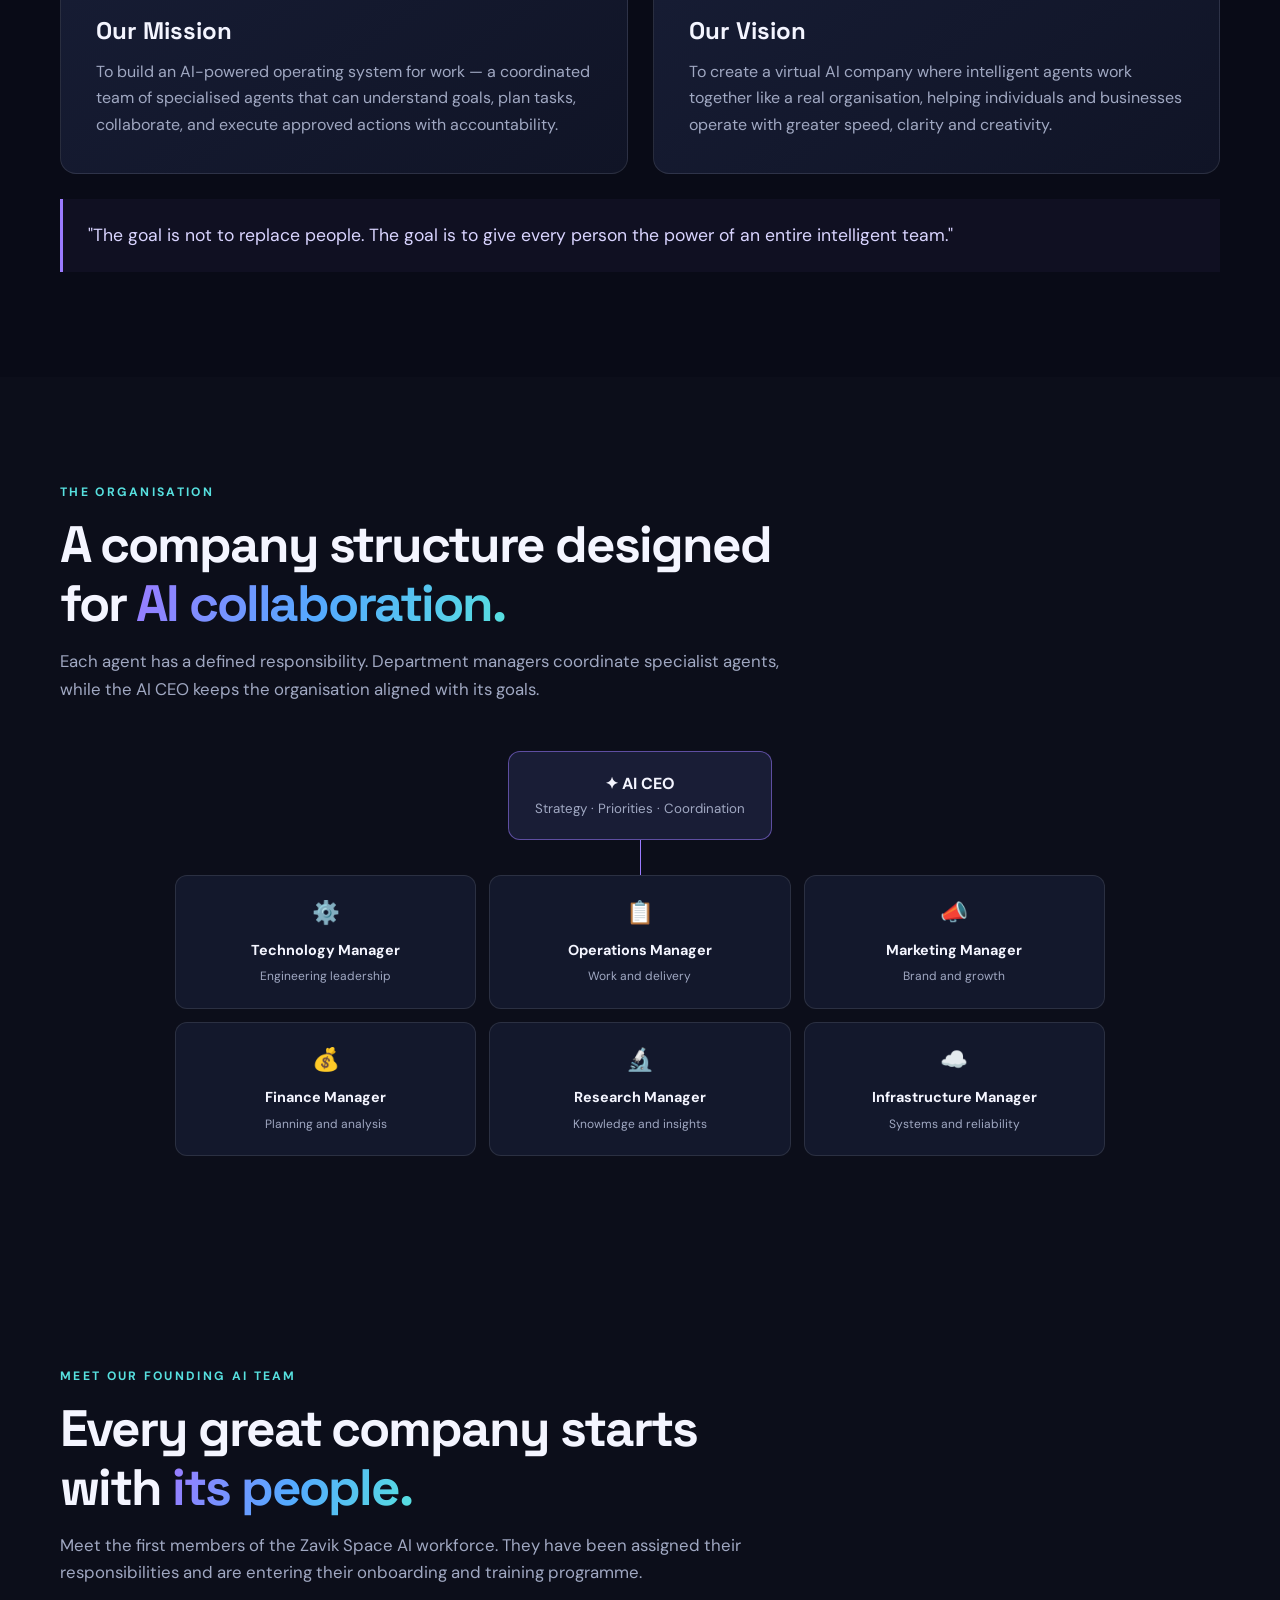
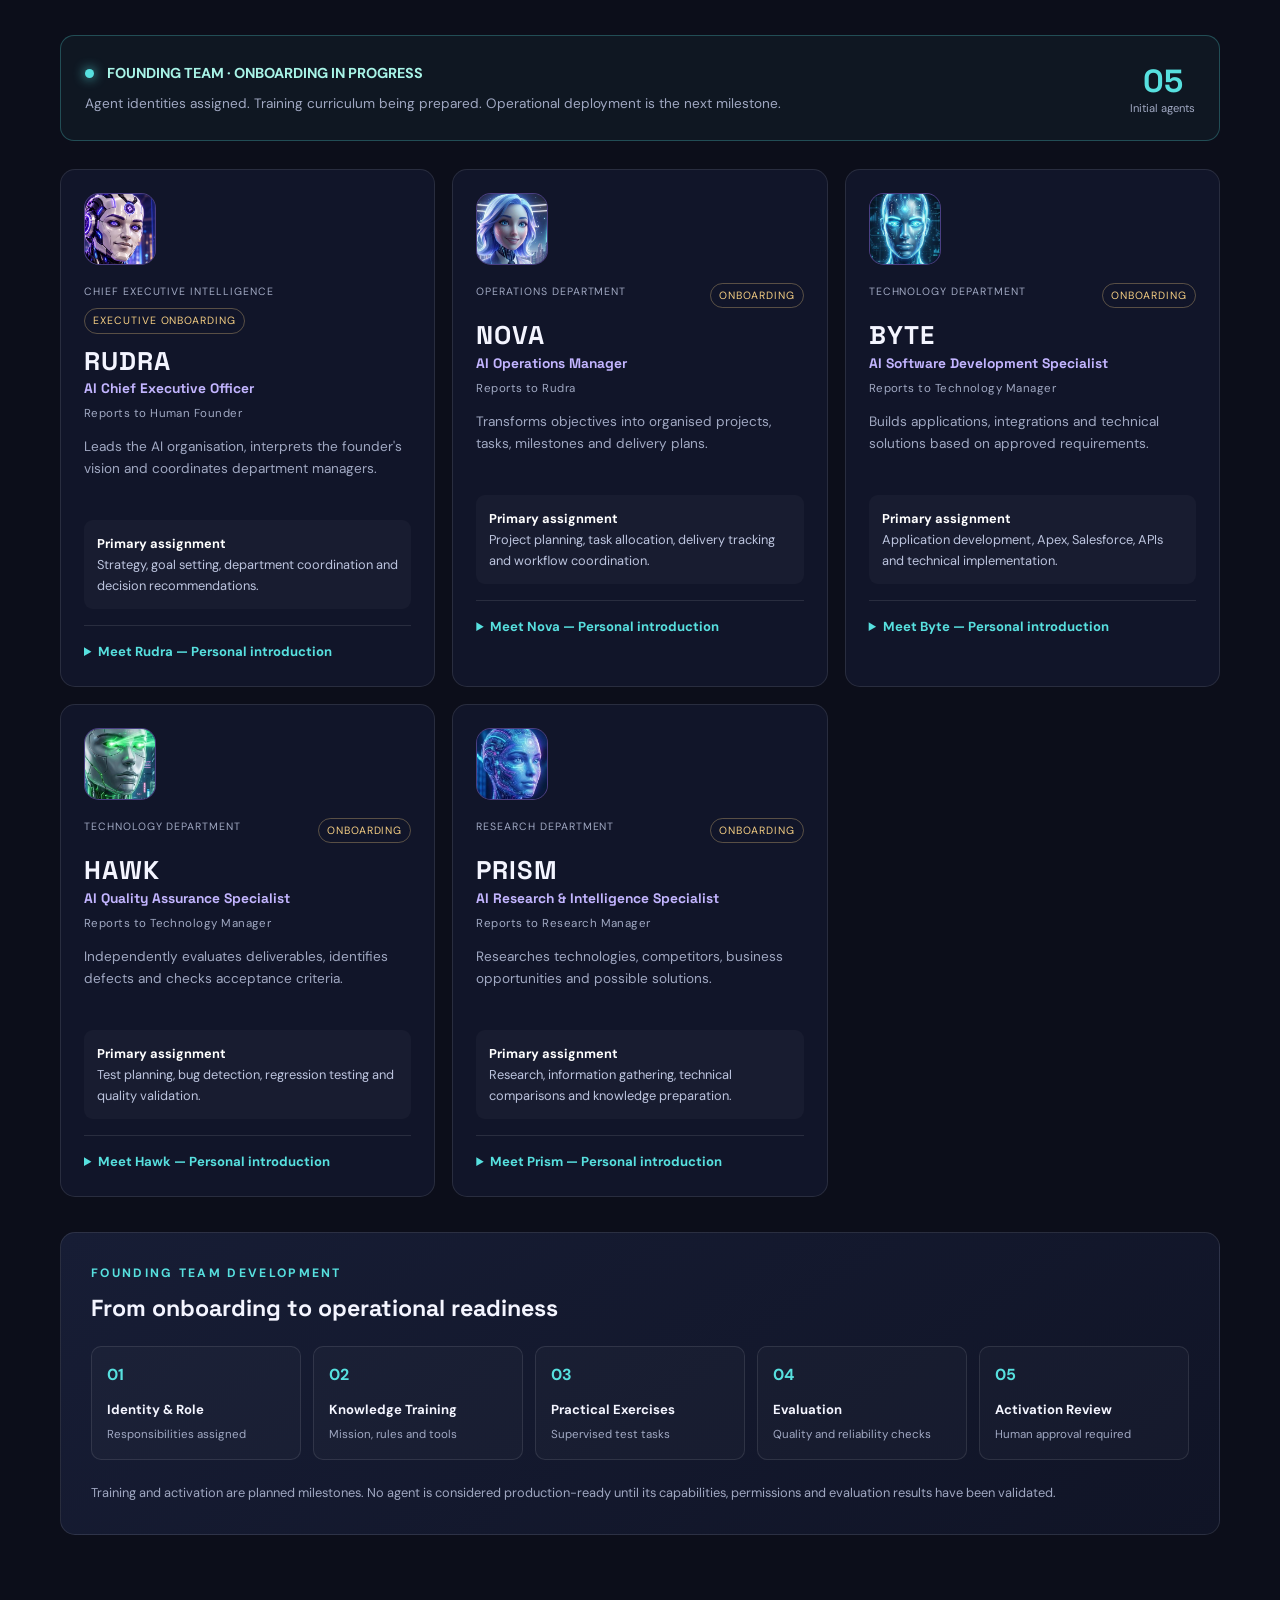
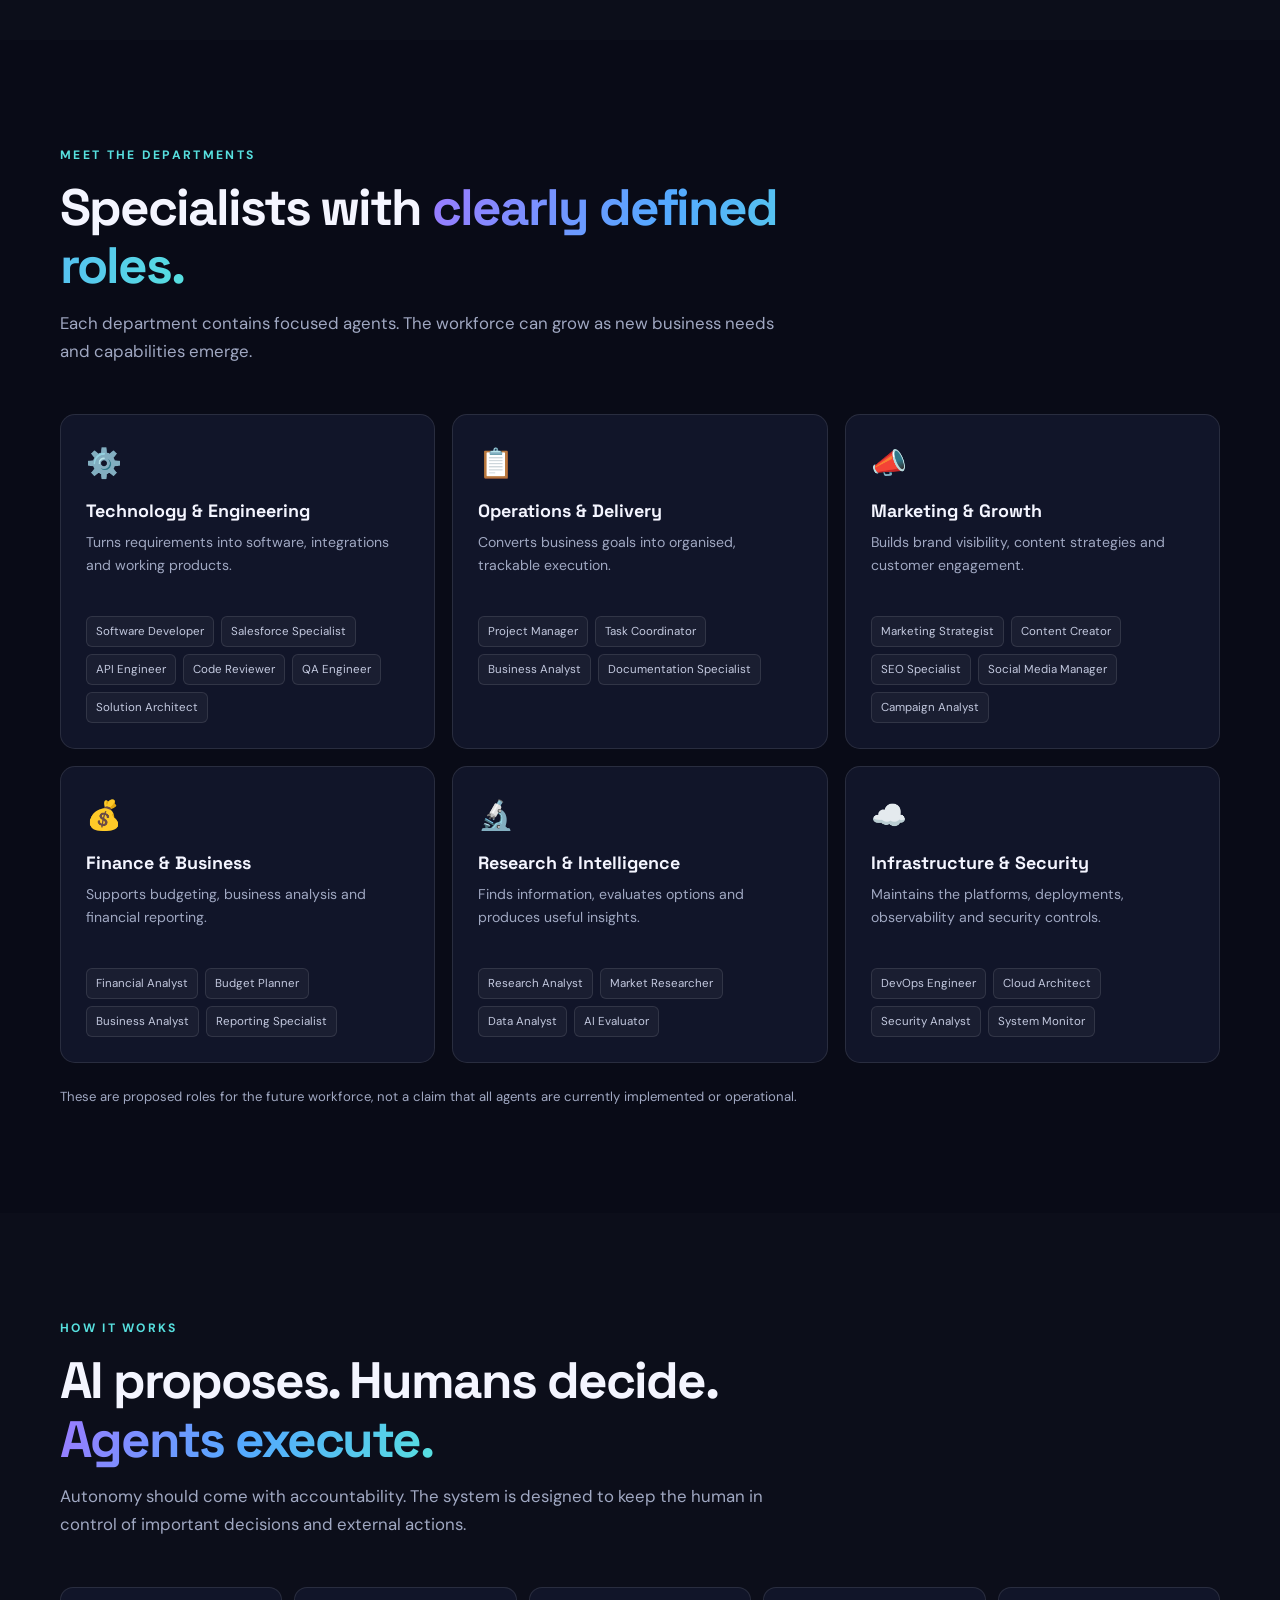
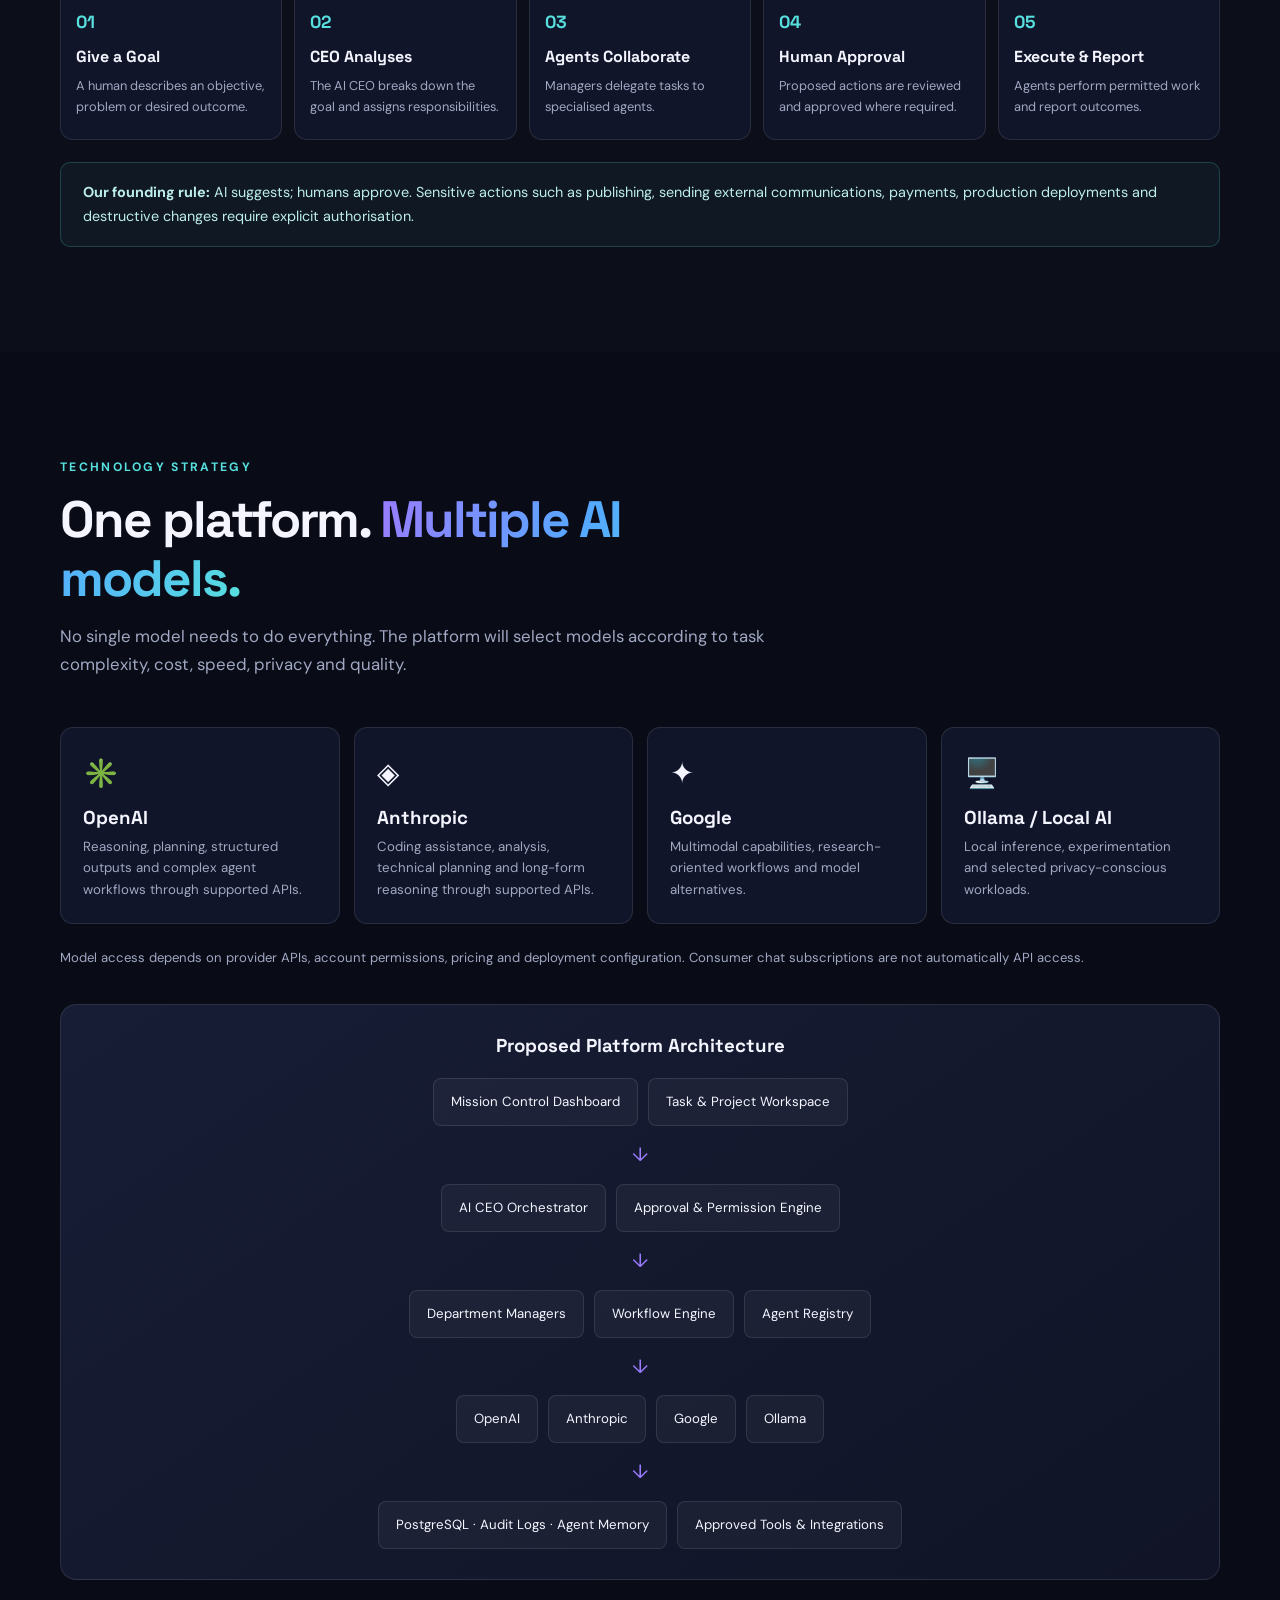
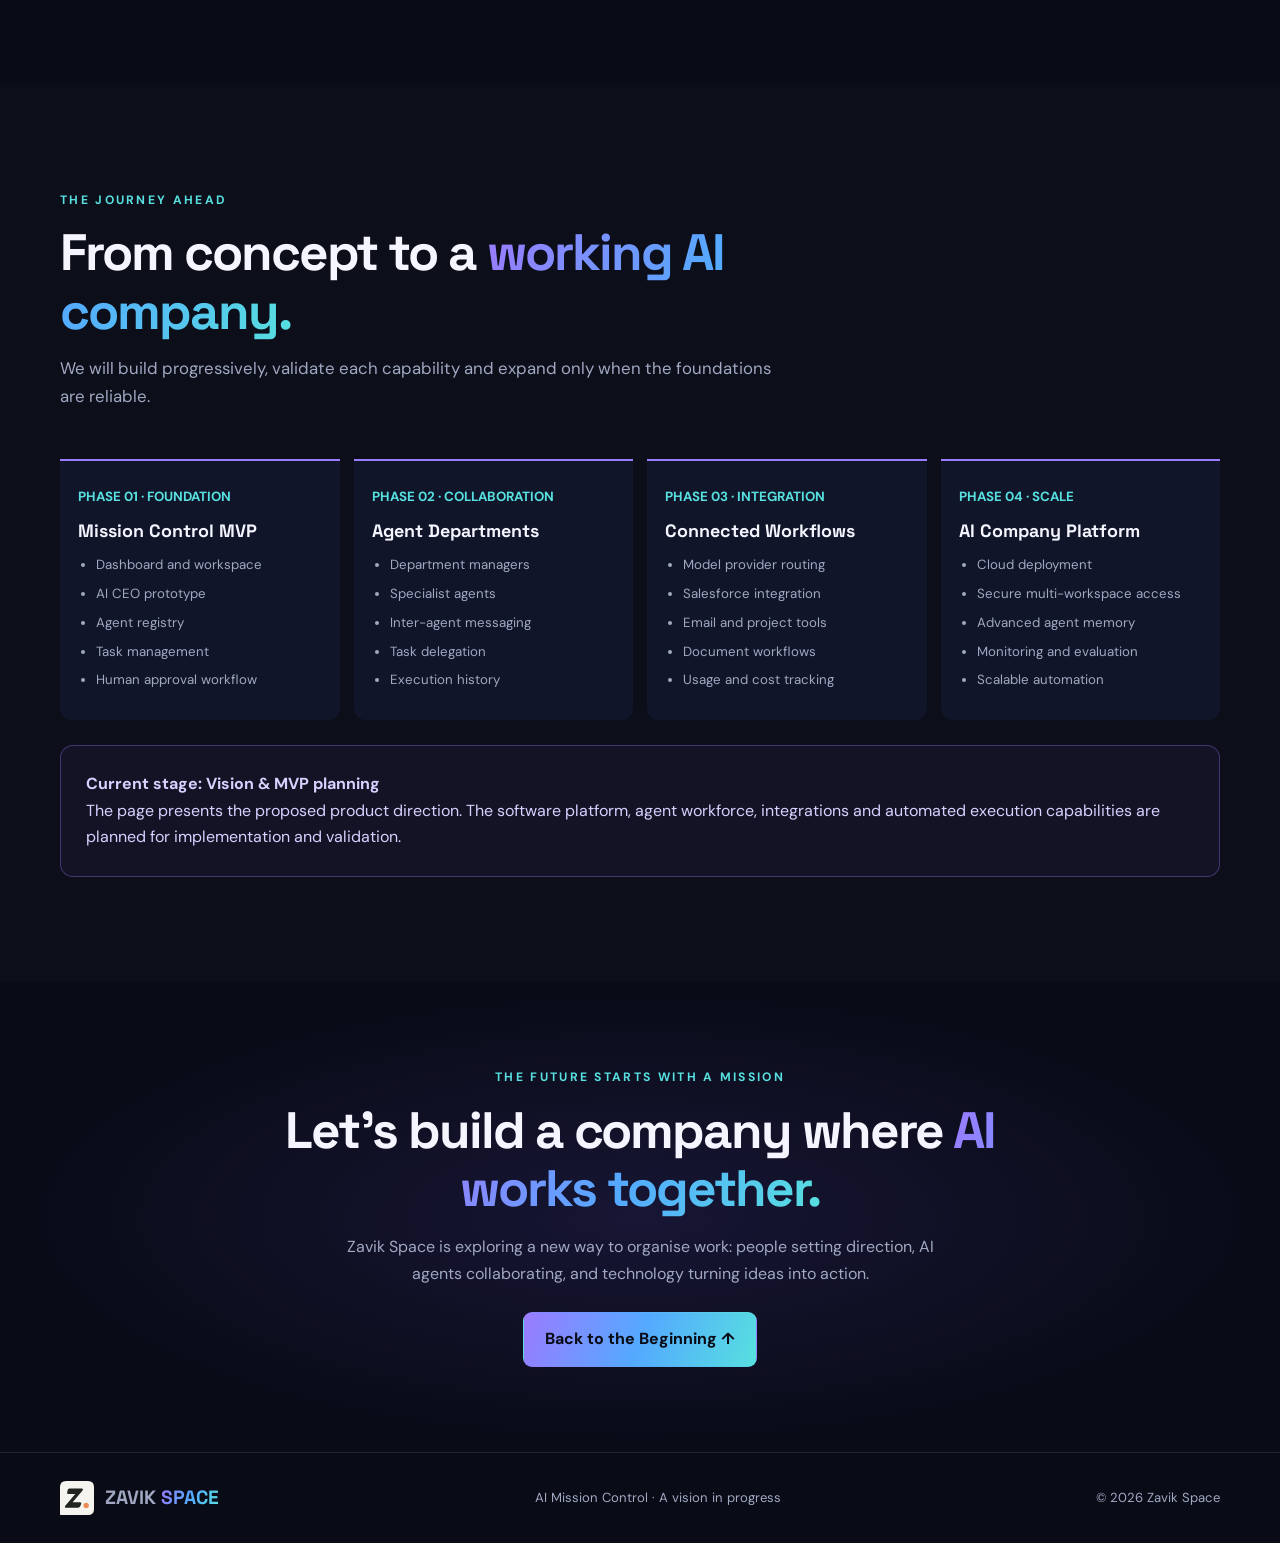
==== commit 8e0cefb3: "Put the animated organisation map in the mission hero panel - Replace the static CEO/department diag" ====
--- a/mission.html
+++ b/mission.html
@@ -119,22 +119,6 @@
     .panel-top strong { font-family: 'Space Grotesk'; }
     .live { color: #64e9bd; font-size: .75rem; }
     .live:before { content: ""; display: inline-block; width: 7px; height: 7px; border-radius: 50%; background: #64e9bd; margin-right: 7px; box-shadow: 0 0 10px #64e9bd; }
-    .ceo-node {
-      width: 155px; height: 90px; margin: 26px auto 15px;
-      border: 1px solid #9b7bff99; border-radius: 14px;
-      background: #9b7bff16; display: grid; place-items: center; text-align: center;
-      box-shadow: 0 0 40px #9b7bff20;
-    }
-    .ceo-node b { display: block; }
-    .ceo-node small,.agent-node small { color: var(--muted); font-size: .72rem; }
-    .connector { height: 25px; width: 1px; margin: auto; background: linear-gradient(var(--purple),var(--blue)); }
-    .agent-grid { display: grid; grid-template-columns: repeat(3,1fr); gap: 10px; }
-    .agent-node {
-      padding: 15px 8px; text-align: center; background: #ffffff08;
-      border: 1px solid var(--border); border-radius: 11px;
-    }
-    .agent-node span { font-size: 1.35rem; display: block; margin-bottom: 5px; }
-    .agent-node b { font-size: .8rem; display: block; }
     .panel-foot { color: var(--muted); font-size: .75rem; text-align: center; margin-top: 19px; }
     .stats { border-top: 1px solid var(--border); border-bottom: 1px solid var(--border); background: #ffffff04; }
     .stats-grid { display: grid; grid-template-columns: repeat(4,1fr); }
@@ -247,7 +231,15 @@
     .org-node.founder .agent-avatar { border-color: #ed8c5866; background: #ed8c581c; color: #ed8c58; }
     .org-node.planned .agent-avatar { border: 1px dashed #ffffff40; background: transparent; color: var(--muted); }
     .org-node.planned b { color: #c9cde0; }
-    .team-link { display: inline-block; margin-top: 18px; color: var(--cyan); font-size: .9rem; font-weight: 700; }
+    .control-panel .org-graph { aspect-ratio: auto; height: 600px; margin-top: 8px; padding: 0; border: 0; background: radial-gradient(circle at 50% 30%, #9b7bff1f, transparent 60%); }
+    .control-panel .org-graph > .eyebrow { display: none; }
+    /* In the panel each node is placed by its avatar's centre, so wrapped labels hang below without shifting it */
+    .control-panel .org-node { left: calc(var(--mx) * 1%); top: calc(var(--my) * 1%); width: 104px; transform: translate(-50%, -26px); }
+    .control-panel .org-node.lead { transform: translate(-50%, -44px); }
+    .control-panel .org-node.founder { width: 140px; }
+    .control-panel .org-node.planned { width: 120px; }
+    .control-panel .org-node .agent-avatar { width: 52px; height: 52px; font-size: 19px; }
+    .control-panel .org-node.lead .agent-avatar { width: 88px; height: 88px; font-size: 30px; }
     @media(max-width:600px) {
       .org-graph { aspect-ratio: 9 / 17; padding: 18px; }
       .org-graph > .eyebrow { display: none; }
@@ -259,6 +251,16 @@
       .org-node small { font-size: 10px; }
     }
     @media(prefers-reduced-motion: reduce) { .org-node.lead .agent-avatar { animation: none; } }
+    @media(max-width:600px) {
+      .control-panel { padding: 18px; }
+      .control-panel .org-graph { height: 560px; }
+      .control-panel .org-node { width: 88px; transform: translate(-50%, -23px); }
+      .control-panel .org-node.lead { transform: translate(-50%, -38px); }
+      .control-panel .org-node.founder { width: 140px; }
+      .control-panel .org-node.planned { width: 112px; }
+      .control-panel .org-node .agent-avatar { width: 46px; height: 46px; font-size: 17px; }
+      .control-panel .org-node.lead .agent-avatar { width: 76px; height: 76px; font-size: 26px; }
+    }
     /* Founding AI team cards */
     .onboarding-banner { display: flex; align-items: center; justify-content: space-between; gap: 20px; margin-bottom: 28px; padding: 24px; border: 1px solid #57e0df45; border-radius: 14px; background: #57e0df0b; }
     .onboarding-banner strong { color: #a8f4e7; font-size: .9rem; }
@@ -338,7 +340,6 @@
       .footer-inner { flex-direction: column; text-align: center; }
     }
     @media(max-width:390px) {
-      .agent-grid { grid-template-columns: repeat(2,1fr); }
       .workflow { grid-template-columns: 1fr; }
       .models { grid-template-columns: 1fr; }
     }
@@ -389,19 +390,22 @@
           <strong>AI MISSION CONTROL</strong>
           <span class="live">Concept Preview</span>
         </div>
-        <div class="ceo-node">
-          <div><b>✦ AI CEO</b><small>Central Intelligence</small></div>
-        </div>
-        <div class="connector"></div>
-        <div class="agent-grid">
-          <div class="agent-node"><span>⚙️</span><b>Technology</b><small>Build & Innovate</small></div>
-          <div class="agent-node"><span>📋</span><b>Operations</b><small>Plan & Execute</small></div>
-          <div class="agent-node"><span>📣</span><b>Marketing</b><small>Grow & Engage</small></div>
-          <div class="agent-node"><span>💰</span><b>Finance</b><small>Analyse & Report</small></div>
-          <div class="agent-node"><span>🔬</span><b>Research</b><small>Discover & Learn</small></div>
-          <div class="agent-node"><span>☁️</span><b>Infrastructure</b><small>Deploy & Maintain</small></div>
-        </div>
-        <p class="panel-foot">One coordinated AI workforce · Human approval at critical steps</p>
+          <div class="org-graph" aria-label="Organisation map: Rudra leads the AI team and reports to the human founder">
+              <div class="eyebrow">Organisation map</div>
+              <svg aria-hidden="true"></svg>
+              <div class="org-nodes">
+                <div class="org-node founder" data-id="founder" style="--x:50;--y:12;--mx:50;--my:8"><span class="agent-avatar founder">◎</span><b>Human Founder</b><small>Vision &amp; approval</small></div>
+                <a class="org-node lead" href="#agent-rudra" data-id="rudra" data-parent="founder" style="--x:50;--y:37;--mx:50;--my:30"><span class="agent-avatar rudra">✦<img src="/images/agents/rudra.jpg" alt="" loading="lazy" onerror="this.remove()" /></span><b>Rudra</b><small>AI CEO</small></a>
+                <a class="org-node " href="#agent-nova" data-id="nova" data-parent="rudra" style="--x:16;--y:37;--mx:22;--my:50"><span class="agent-avatar nova">◉<img src="/images/agents/nova.jpg" alt="" loading="lazy" onerror="this.remove()" /></span><b>Nova</b><small>Operations Manager</small></a>
+                <div class="org-node planned" data-id="future" data-parent="rudra" style="--x:84;--y:37;--mx:78;--my:50"><span class="agent-avatar future">＋</span><b>More agents</b><small>Marketing · Finance · Infra</small></div>
+                <div class="org-node planned" data-id="techmgr" data-parent="rudra" style="--x:30;--y:64;--mx:28;--my:67"><span class="agent-avatar techmgr">⚙</span><b>Technology Manager</b><small>Planned role</small></div>
+                <div class="org-node planned" data-id="researchmgr" data-parent="rudra" style="--x:72;--y:64;--mx:75;--my:67"><span class="agent-avatar researchmgr">◇</span><b>Research Manager</b><small>Planned role</small></div>
+                <a class="org-node " href="#agent-byte" data-id="byte" data-parent="techmgr" style="--x:17;--y:89;--mx:14;--my:86"><span class="agent-avatar byte">⌘<img src="/images/agents/byte.jpg" alt="" loading="lazy" onerror="this.remove()" /></span><b>Byte</b><small>Software Developer</small></a>
+                <a class="org-node " href="#agent-hawk" data-id="hawk" data-parent="techmgr" style="--x:43;--y:89;--mx:43;--my:86"><span class="agent-avatar hawk">◎<img src="/images/agents/hawk.jpg" alt="" loading="lazy" onerror="this.remove()" /></span><b>Hawk</b><small>Quality Assurance</small></a>
+                <a class="org-node " href="#agent-prism" data-id="prism" data-parent="researchmgr" style="--x:72;--y:89;--mx:75;--my:86"><span class="agent-avatar prism">◇<img src="/images/agents/prism.jpg" alt="" loading="lazy" onerror="this.remove()" /></span><b>Prism</b><small>Research Specialist</small></a>
+              </div>
+            </div>
+        <p class="panel-foot">Instructions flow down · Reports flow up · Human approval at critical steps</p>
       </div>
     </div>
   </section>
@@ -459,32 +463,6 @@
           <div class="manager"><span>☁️</span><b>Infrastructure Manager</b><small>Systems and reliability</small></div>
         </div>
       </div>
-    </div>
-  </section>
-
-  <section class="section" id="team-map">
-    <div class="container">
-      <div class="section-heading reveal">
-        <div class="eyebrow">The founding team</div>
-        <h2>Rudra at the centre. <span class="gradient-text">Every agent connected.</span></h2>
-        <p>Instructions flow down from the founder through Rudra to each department. Progress and decisions flow back up for approval. Hover an agent to see who they work with.</p>
-      </div>
-        <div class="org-graph reveal" aria-label="Organisation map: Rudra leads the AI team and reports to the human founder">
-            <div class="eyebrow">Organisation map</div>
-            <svg aria-hidden="true"></svg>
-            <div class="org-nodes">
-              <div class="org-node founder" data-id="founder" style="--x:50;--y:12;--mx:50;--my:11"><span class="agent-avatar founder">◎</span><b>Human Founder</b><small>Vision &amp; approval</small></div>
-              <a class="org-node lead" href="#agent-rudra" data-id="rudra" data-parent="founder" style="--x:50;--y:37;--mx:50;--my:30"><span class="agent-avatar rudra">✦<img src="/images/agents/rudra.jpg" alt="" loading="lazy" onerror="this.remove()" /></span><b>Rudra</b><small>AI CEO</small></a>
-              <a class="org-node " href="#agent-nova" data-id="nova" data-parent="rudra" style="--x:16;--y:37;--mx:22;--my:50"><span class="agent-avatar nova">◉<img src="/images/agents/nova.jpg" alt="" loading="lazy" onerror="this.remove()" /></span><b>Nova</b><small>Operations Manager</small></a>
-              <div class="org-node planned" data-id="future" data-parent="rudra" style="--x:84;--y:37;--mx:78;--my:50"><span class="agent-avatar future">＋</span><b>More agents</b><small>Marketing · Finance · Infra</small></div>
-              <div class="org-node planned" data-id="techmgr" data-parent="rudra" style="--x:30;--y:64;--mx:28;--my:69"><span class="agent-avatar techmgr">⚙</span><b>Technology Manager</b><small>Planned role</small></div>
-              <div class="org-node planned" data-id="researchmgr" data-parent="rudra" style="--x:72;--y:64;--mx:75;--my:69"><span class="agent-avatar researchmgr">◇</span><b>Research Manager</b><small>Planned role</small></div>
-              <a class="org-node " href="#agent-byte" data-id="byte" data-parent="techmgr" style="--x:17;--y:89;--mx:14;--my:89"><span class="agent-avatar byte">⌘<img src="/images/agents/byte.jpg" alt="" loading="lazy" onerror="this.remove()" /></span><b>Byte</b><small>Software Developer</small></a>
-              <a class="org-node " href="#agent-hawk" data-id="hawk" data-parent="techmgr" style="--x:43;--y:89;--mx:43;--my:89"><span class="agent-avatar hawk">◎<img src="/images/agents/hawk.jpg" alt="" loading="lazy" onerror="this.remove()" /></span><b>Hawk</b><small>Quality Assurance</small></a>
-              <a class="org-node " href="#agent-prism" data-id="prism" data-parent="researchmgr" style="--x:72;--y:89;--mx:75;--my:89"><span class="agent-avatar prism">◇<img src="/images/agents/prism.jpg" alt="" loading="lazy" onerror="this.remove()" /></span><b>Prism</b><small>Research Specialist</small></a>
-            </div>
-          </div>
-      <a class="team-link" href="#team">Meet each agent ↓</a>
     </div>
   </section>
 
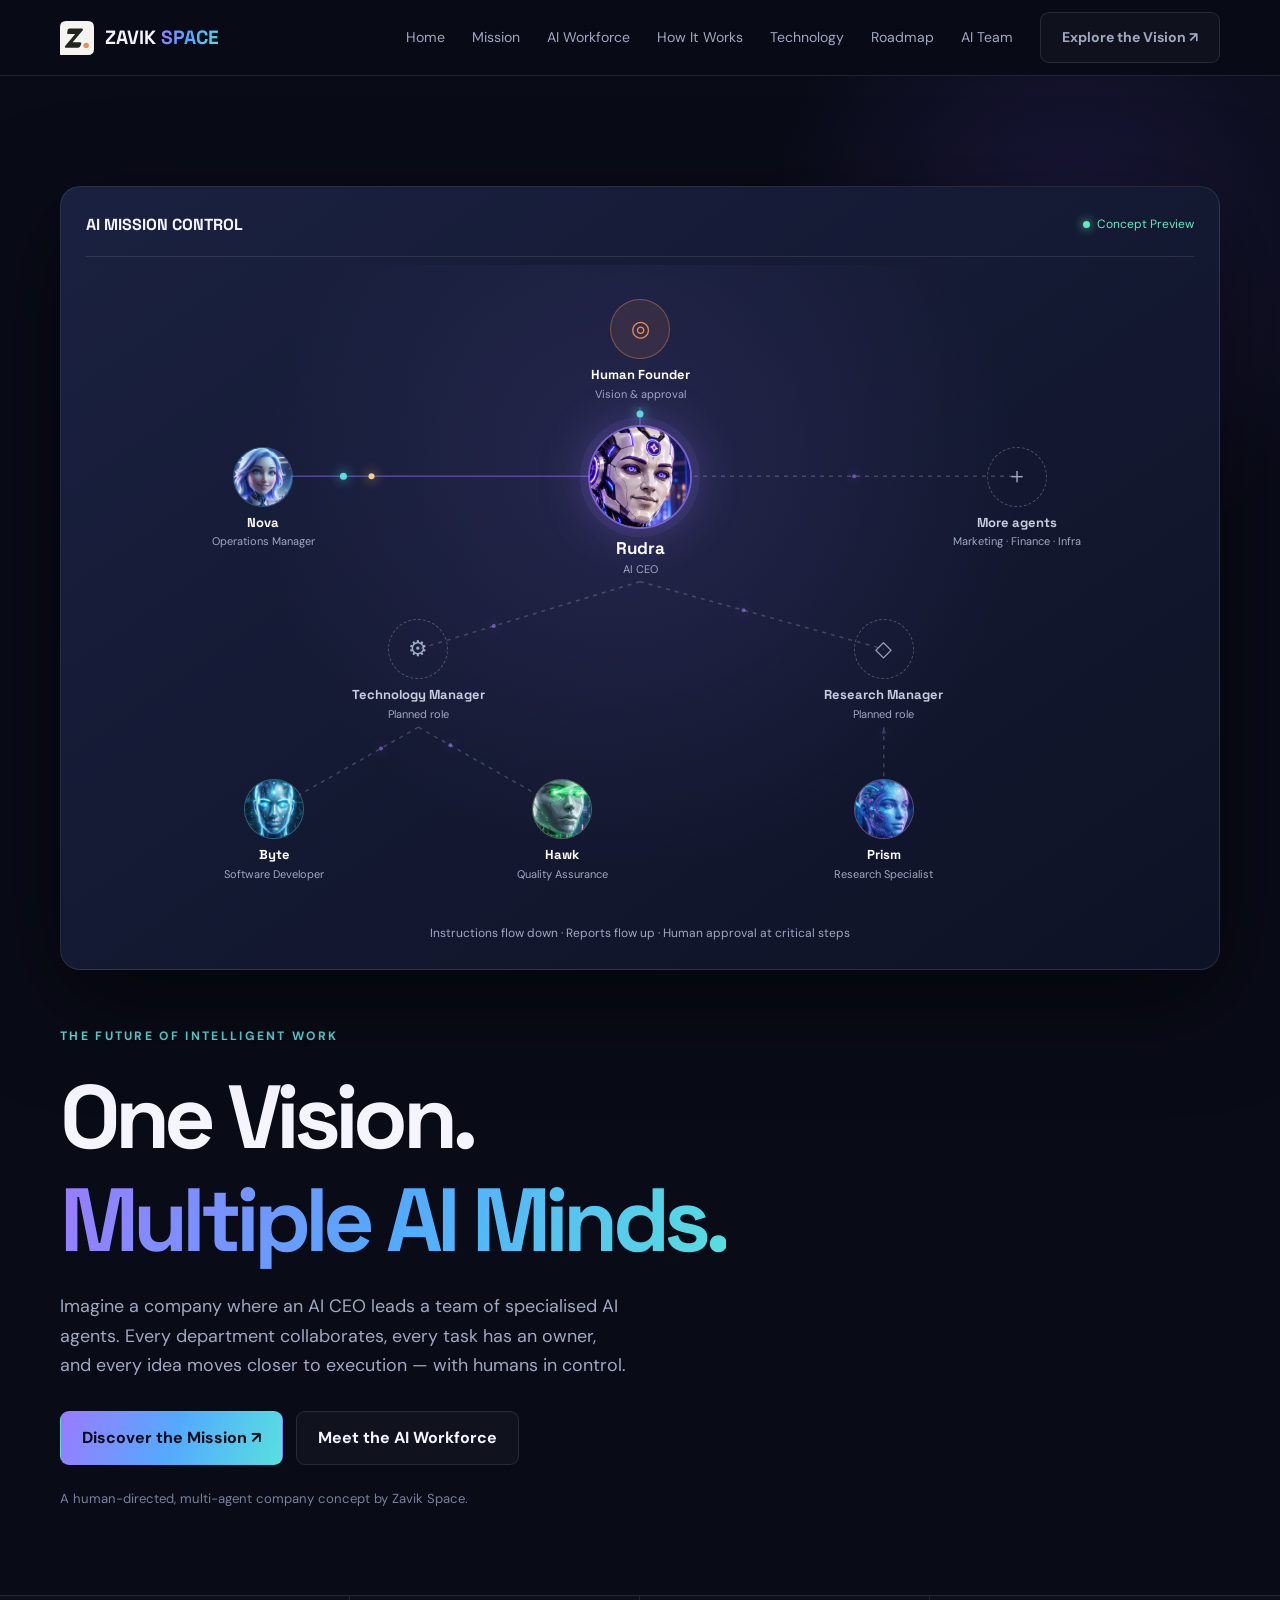
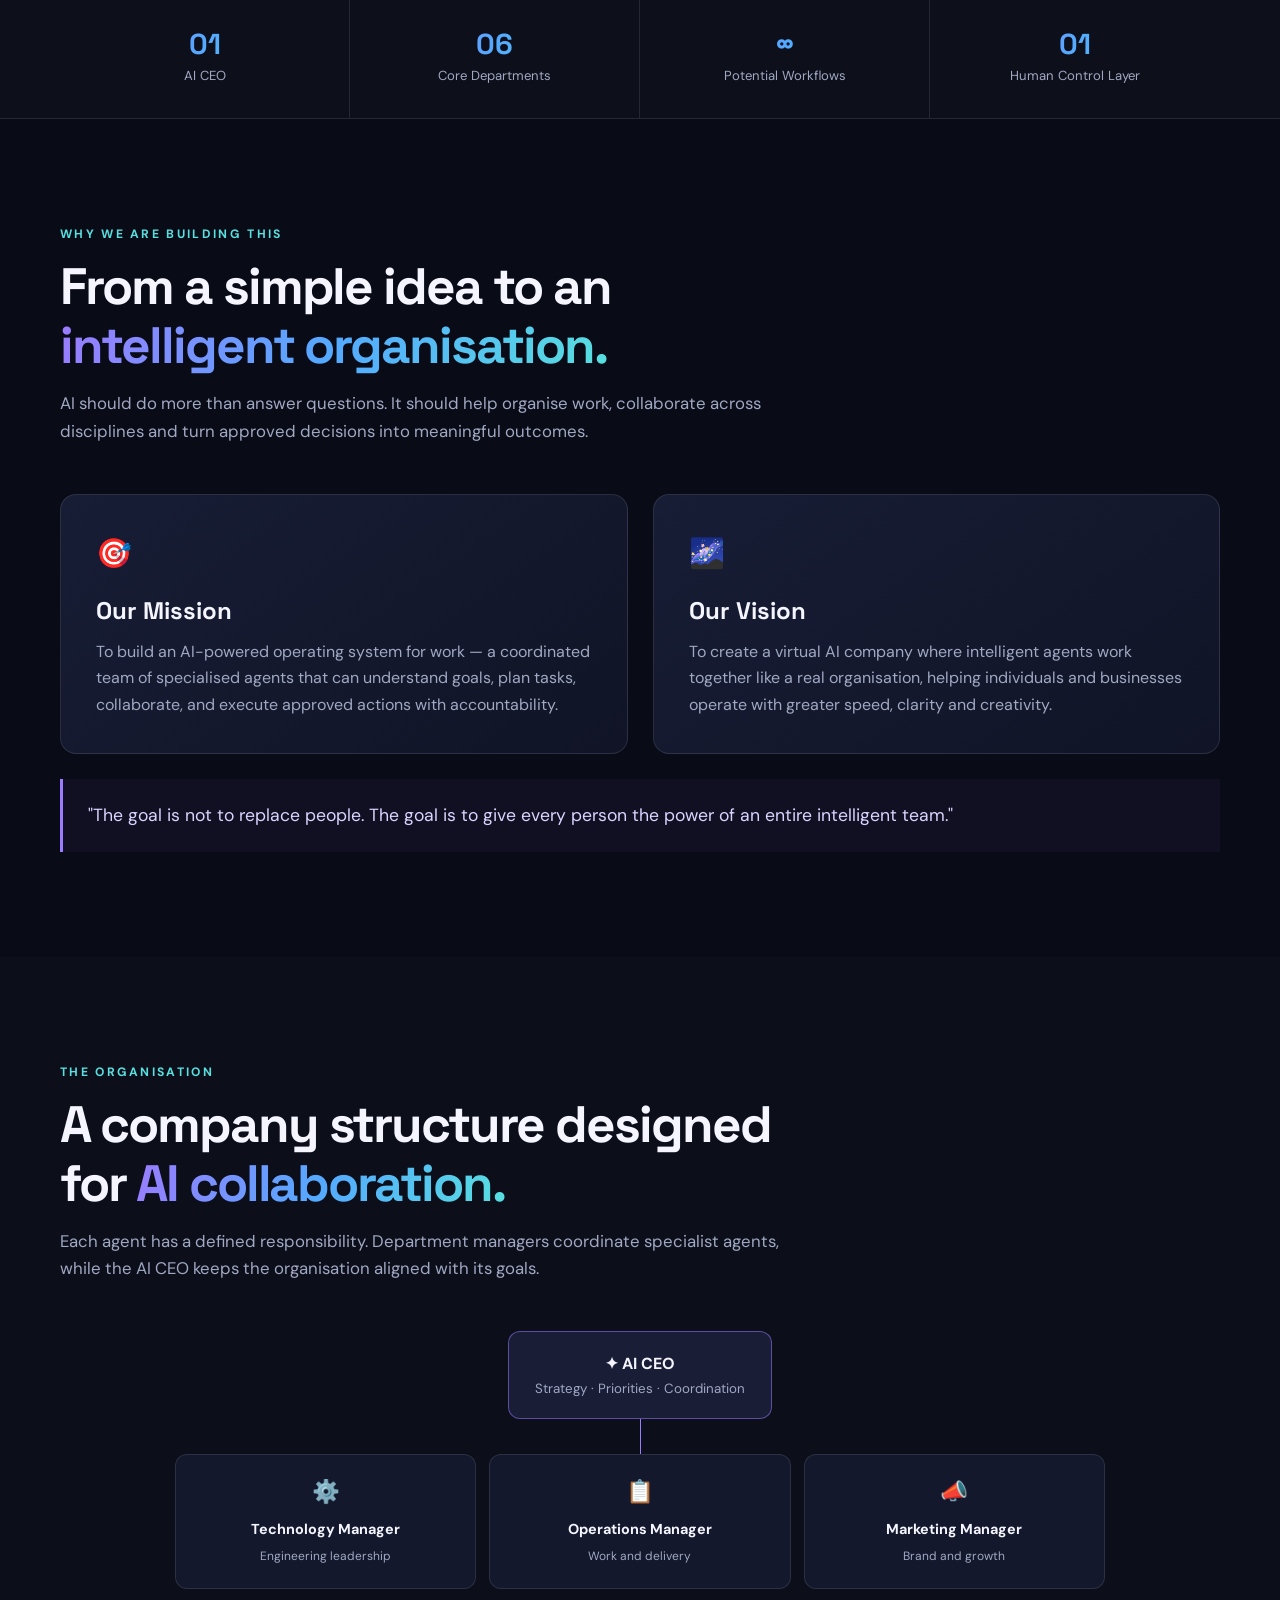
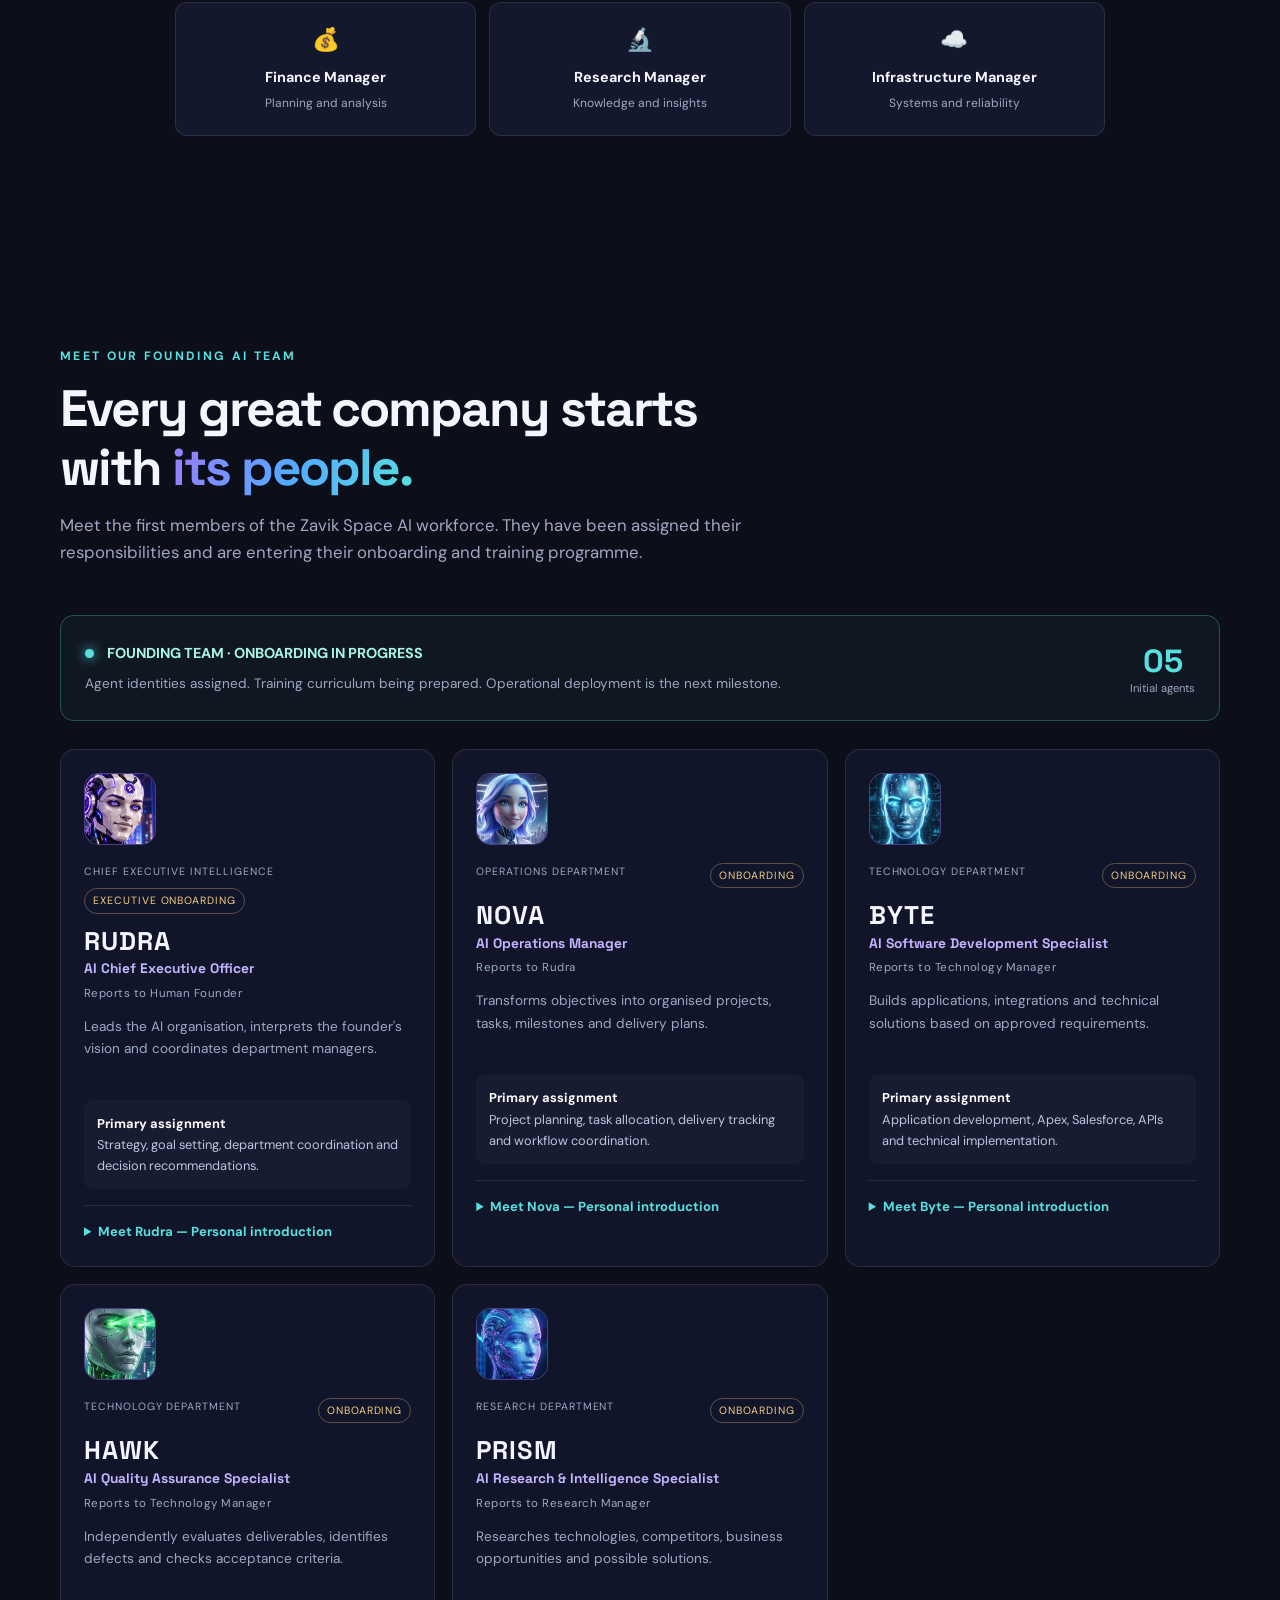
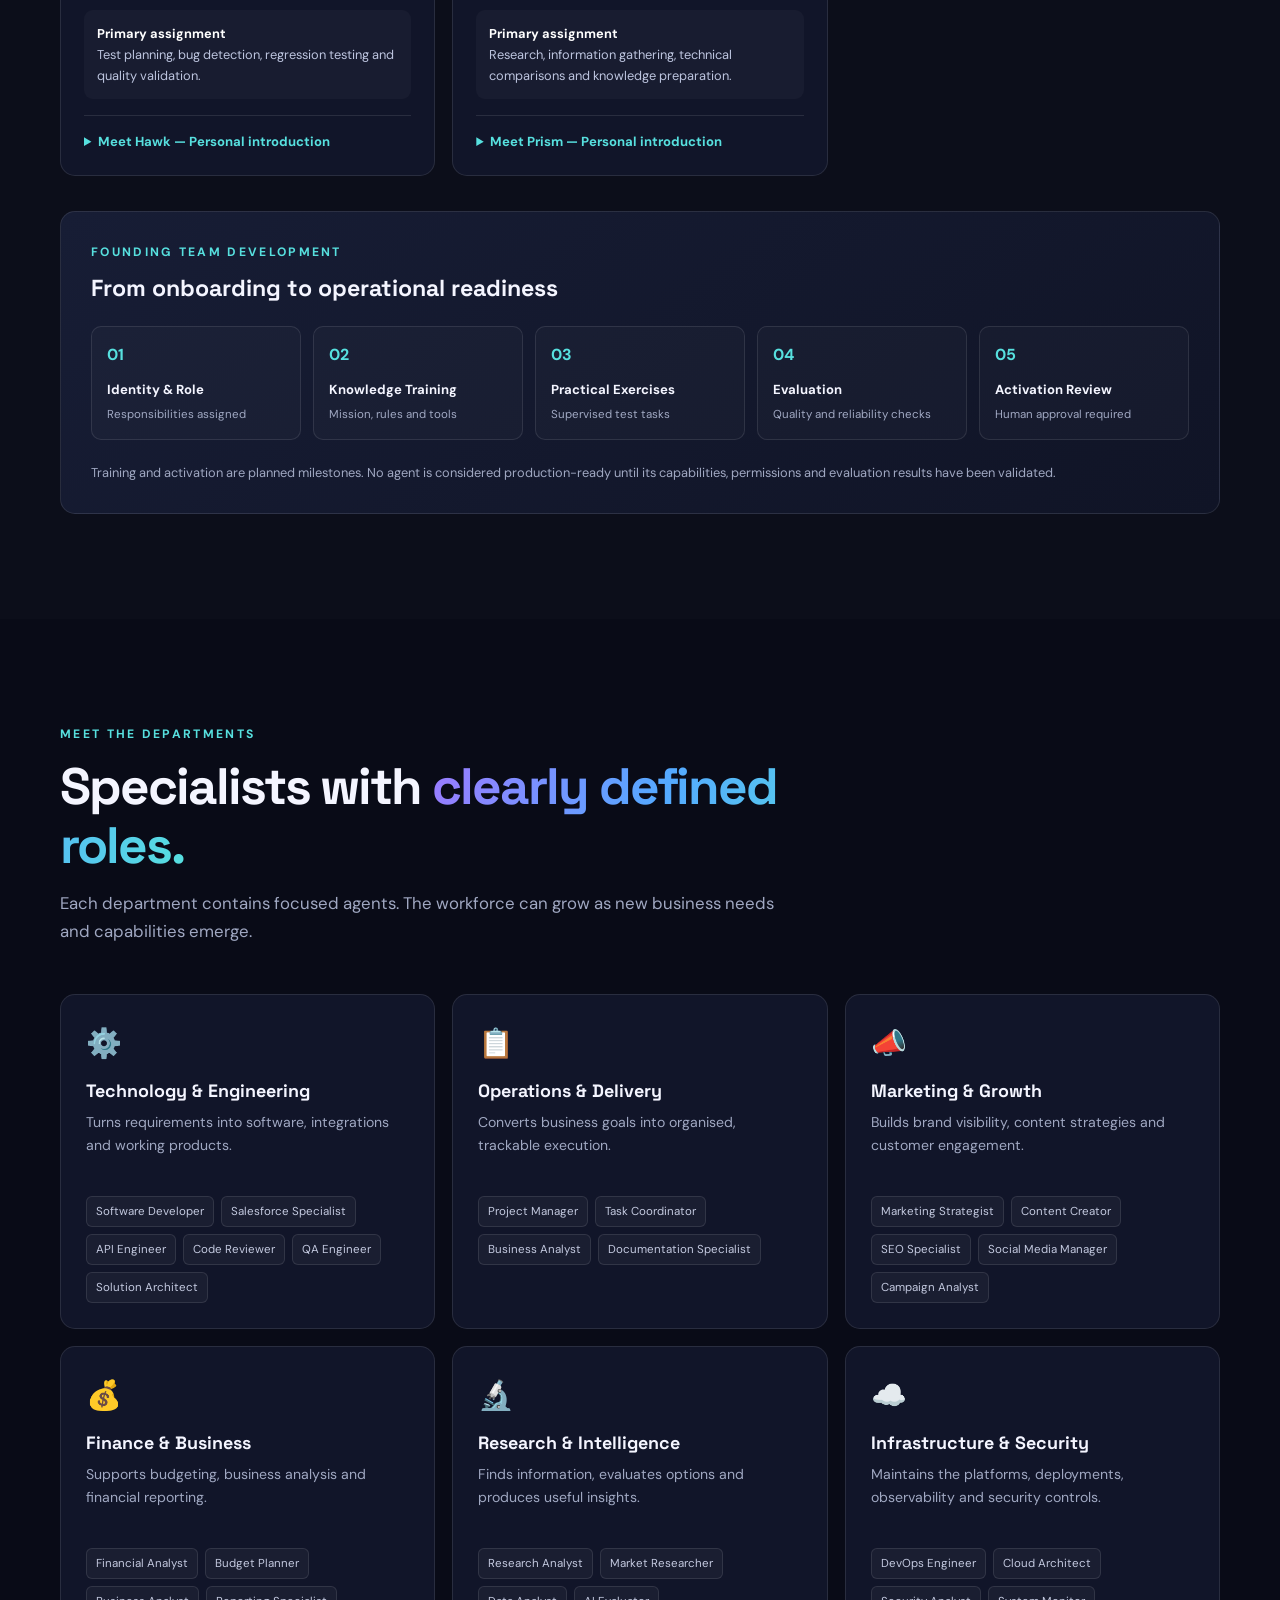
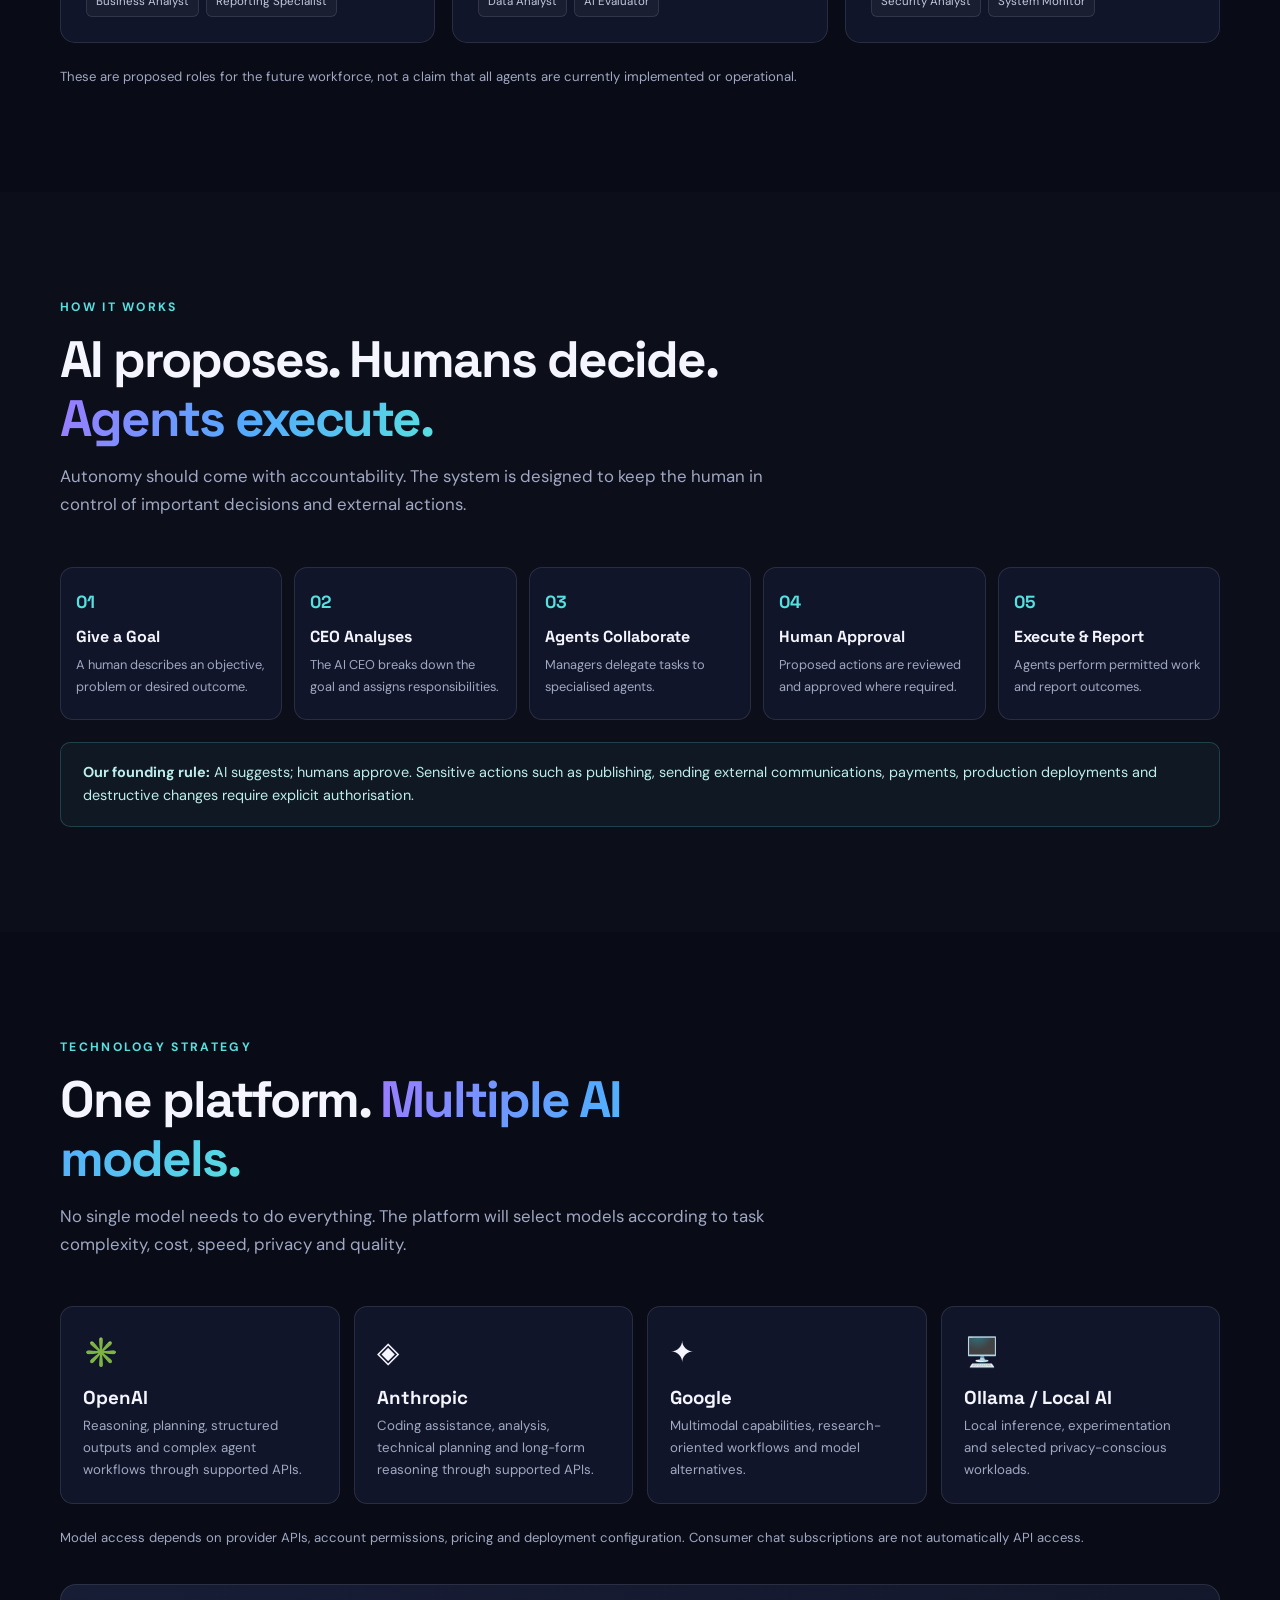
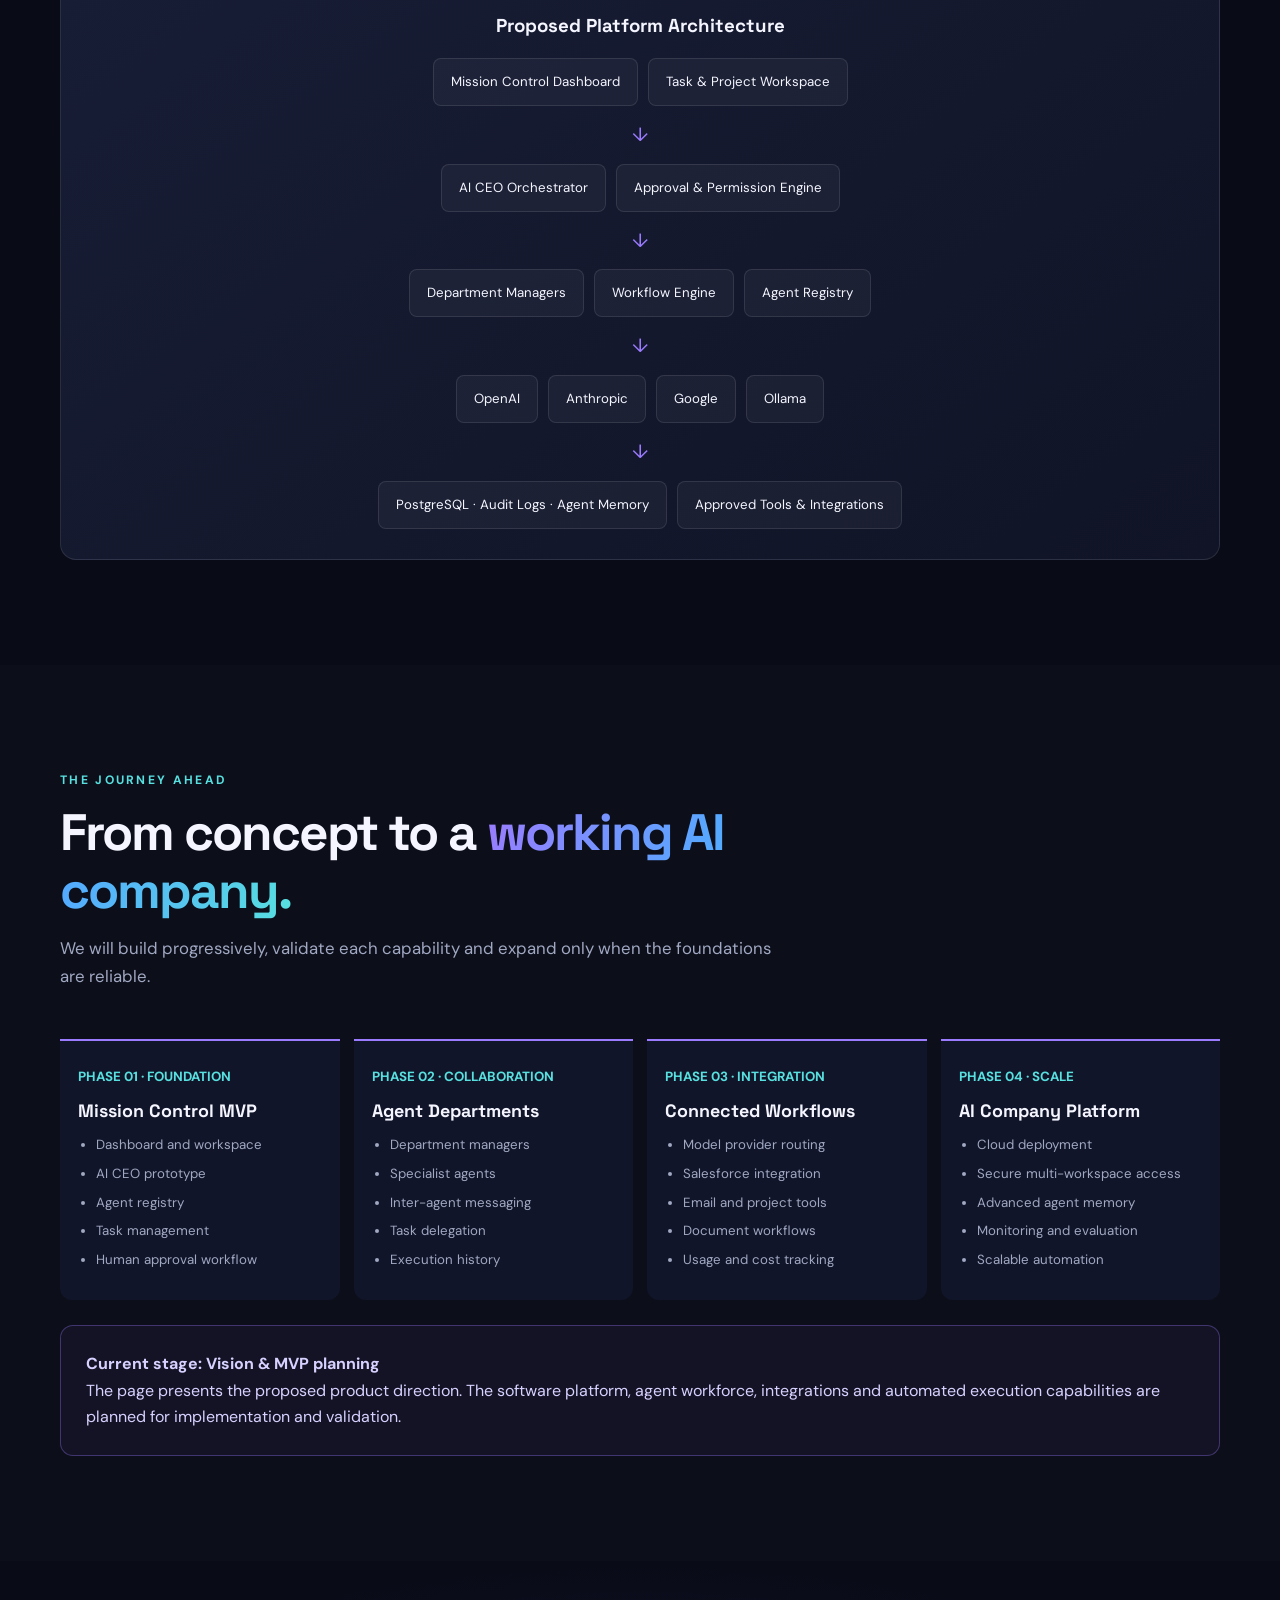
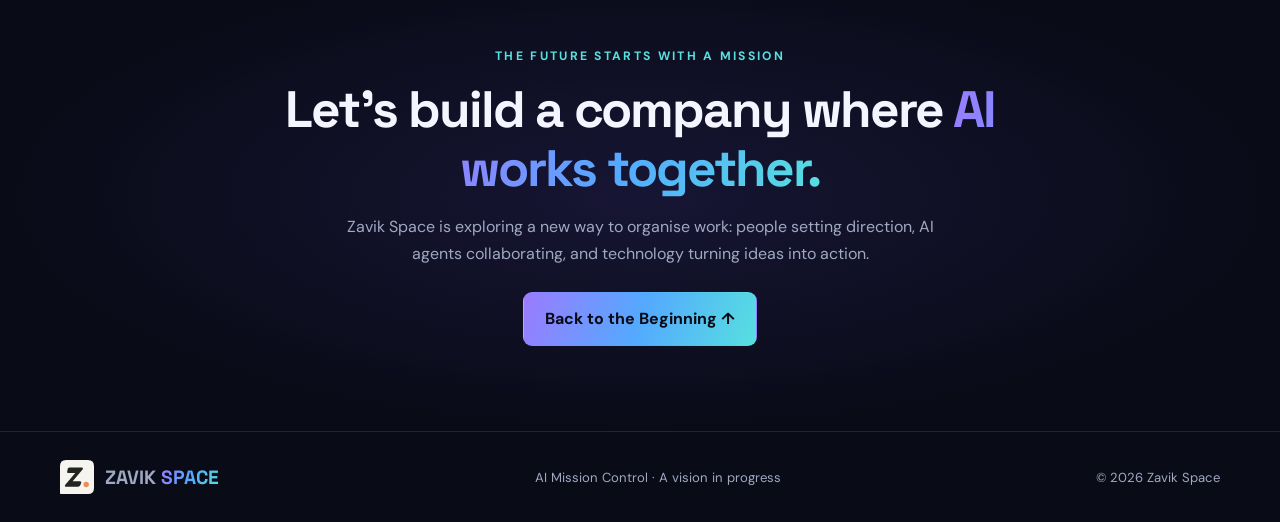
==== commit 7fccd0c8: "Show AI Mission Control full width above the mission hero text - Hero becomes one column with the pa" ====
--- a/mission.html
+++ b/mission.html
@@ -105,7 +105,8 @@
       background: radial-gradient(circle,#795eff28,transparent 68%);
       top: -160px; right: -120px; pointer-events: none;
     }
-    .hero-grid { display: grid; grid-template-columns: 1.05fr .95fr; gap: 60px; align-items: center; position: relative; }
+    .hero-grid { display: grid; grid-template-columns: 1fr; gap: 56px; align-items: center; position: relative; }
+    .hero-grid > .control-panel { order: -1; }
     .hero h1 { font-size: clamp(3.2rem,7vw,5.8rem); letter-spacing: -.065em; margin: 20px 0; }
     .hero-copy { color: var(--muted); font-size: 1.12rem; max-width: 570px; }
     .hero-actions { display: flex; flex-wrap: wrap; gap: 13px; margin-top: 30px; }
@@ -231,15 +232,21 @@
     .org-node.founder .agent-avatar { border-color: #ed8c5866; background: #ed8c581c; color: #ed8c58; }
     .org-node.planned .agent-avatar { border: 1px dashed #ffffff40; background: transparent; color: var(--muted); }
     .org-node.planned b { color: #c9cde0; }
-    .control-panel .org-graph { aspect-ratio: auto; height: 600px; margin-top: 8px; padding: 0; border: 0; background: radial-gradient(circle at 50% 30%, #9b7bff1f, transparent 60%); }
+    .control-panel .org-graph { aspect-ratio: auto; height: 640px; margin-top: 8px; padding: 0; border: 0; background: radial-gradient(circle at 50% 35%, #9b7bff1f, transparent 55%); }
     .control-panel .org-graph > .eyebrow { display: none; }
     /* In the panel each node is placed by its avatar's centre, so wrapped labels hang below without shifting it */
-    .control-panel .org-node { left: calc(var(--mx) * 1%); top: calc(var(--my) * 1%); width: 104px; transform: translate(-50%, -26px); }
-    .control-panel .org-node.lead { transform: translate(-50%, -44px); }
-    .control-panel .org-node.founder { width: 140px; }
-    .control-panel .org-node.planned { width: 120px; }
-    .control-panel .org-node .agent-avatar { width: 52px; height: 52px; font-size: 19px; }
-    .control-panel .org-node.lead .agent-avatar { width: 88px; height: 88px; font-size: 30px; }
+    .control-panel .org-node { transform: translate(-50%, -30px); }
+    .control-panel .org-node.lead { transform: translate(-50%, -52px); }
+    .control-panel .org-node.founder { width: 160px; }
+    @media(max-width:700px) {
+      .control-panel .org-graph { height: 600px; }
+      .control-panel .org-node { left: calc(var(--mx) * 1%); top: calc(var(--my) * 1%); width: 104px; transform: translate(-50%, -26px); }
+      .control-panel .org-node.lead { transform: translate(-50%, -44px); }
+      .control-panel .org-node.founder { width: 140px; }
+      .control-panel .org-node.planned { width: 120px; }
+      .control-panel .org-node .agent-avatar { width: 52px; height: 52px; font-size: 19px; }
+      .control-panel .org-node.lead .agent-avatar { width: 88px; height: 88px; font-size: 30px; }
+    }
     @media(max-width:600px) {
       .org-graph { aspect-ratio: 9 / 17; padding: 18px; }
       .org-graph > .eyebrow { display: none; }
@@ -310,7 +317,7 @@
     @media(max-width:900px) {
       .hero-grid { grid-template-columns: 1fr; }
       .hero { padding: 85px 0; }
-      .control-panel { max-width: 570px; width: 100%; margin: auto; }
+      .control-panel { width: 100%; }
       .departments { grid-template-columns: repeat(2,1fr); }
       .models { grid-template-columns: repeat(2,1fr); }
       .workflow { grid-template-columns: repeat(3,1fr); }
@@ -394,15 +401,15 @@
               <div class="eyebrow">Organisation map</div>
               <svg aria-hidden="true"></svg>
               <div class="org-nodes">
-                <div class="org-node founder" data-id="founder" style="--x:50;--y:12;--mx:50;--my:8"><span class="agent-avatar founder">◎</span><b>Human Founder</b><small>Vision &amp; approval</small></div>
-                <a class="org-node lead" href="#agent-rudra" data-id="rudra" data-parent="founder" style="--x:50;--y:37;--mx:50;--my:30"><span class="agent-avatar rudra">✦<img src="/images/agents/rudra.jpg" alt="" loading="lazy" onerror="this.remove()" /></span><b>Rudra</b><small>AI CEO</small></a>
-                <a class="org-node " href="#agent-nova" data-id="nova" data-parent="rudra" style="--x:16;--y:37;--mx:22;--my:50"><span class="agent-avatar nova">◉<img src="/images/agents/nova.jpg" alt="" loading="lazy" onerror="this.remove()" /></span><b>Nova</b><small>Operations Manager</small></a>
-                <div class="org-node planned" data-id="future" data-parent="rudra" style="--x:84;--y:37;--mx:78;--my:50"><span class="agent-avatar future">＋</span><b>More agents</b><small>Marketing · Finance · Infra</small></div>
-                <div class="org-node planned" data-id="techmgr" data-parent="rudra" style="--x:30;--y:64;--mx:28;--my:67"><span class="agent-avatar techmgr">⚙</span><b>Technology Manager</b><small>Planned role</small></div>
-                <div class="org-node planned" data-id="researchmgr" data-parent="rudra" style="--x:72;--y:64;--mx:75;--my:67"><span class="agent-avatar researchmgr">◇</span><b>Research Manager</b><small>Planned role</small></div>
-                <a class="org-node " href="#agent-byte" data-id="byte" data-parent="techmgr" style="--x:17;--y:89;--mx:14;--my:86"><span class="agent-avatar byte">⌘<img src="/images/agents/byte.jpg" alt="" loading="lazy" onerror="this.remove()" /></span><b>Byte</b><small>Software Developer</small></a>
-                <a class="org-node " href="#agent-hawk" data-id="hawk" data-parent="techmgr" style="--x:43;--y:89;--mx:43;--my:86"><span class="agent-avatar hawk">◎<img src="/images/agents/hawk.jpg" alt="" loading="lazy" onerror="this.remove()" /></span><b>Hawk</b><small>Quality Assurance</small></a>
-                <a class="org-node " href="#agent-prism" data-id="prism" data-parent="researchmgr" style="--x:72;--y:89;--mx:75;--my:86"><span class="agent-avatar prism">◇<img src="/images/agents/prism.jpg" alt="" loading="lazy" onerror="this.remove()" /></span><b>Prism</b><small>Research Specialist</small></a>
+                <div class="org-node founder" data-id="founder" style="--x:50;--y:10;--mx:50;--my:8"><span class="agent-avatar founder">◎</span><b>Human Founder</b><small>Vision &amp; approval</small></div>
+                <a class="org-node lead" href="#agent-rudra" data-id="rudra" data-parent="founder" style="--x:50;--y:33;--mx:50;--my:30"><span class="agent-avatar rudra">✦<img src="/images/agents/rudra.jpg" alt="" loading="lazy" onerror="this.remove()" /></span><b>Rudra</b><small>AI CEO</small></a>
+                <a class="org-node " href="#agent-nova" data-id="nova" data-parent="rudra" style="--x:16;--y:33;--mx:22;--my:50"><span class="agent-avatar nova">◉<img src="/images/agents/nova.jpg" alt="" loading="lazy" onerror="this.remove()" /></span><b>Nova</b><small>Operations Manager</small></a>
+                <div class="org-node planned" data-id="future" data-parent="rudra" style="--x:84;--y:33;--mx:78;--my:50"><span class="agent-avatar future">＋</span><b>More agents</b><small>Marketing · Finance · Infra</small></div>
+                <div class="org-node planned" data-id="techmgr" data-parent="rudra" style="--x:30;--y:60;--mx:28;--my:67"><span class="agent-avatar techmgr">⚙</span><b>Technology Manager</b><small>Planned role</small></div>
+                <div class="org-node planned" data-id="researchmgr" data-parent="rudra" style="--x:72;--y:60;--mx:75;--my:67"><span class="agent-avatar researchmgr">◇</span><b>Research Manager</b><small>Planned role</small></div>
+                <a class="org-node " href="#agent-byte" data-id="byte" data-parent="techmgr" style="--x:17;--y:85;--mx:14;--my:86"><span class="agent-avatar byte">⌘<img src="/images/agents/byte.jpg" alt="" loading="lazy" onerror="this.remove()" /></span><b>Byte</b><small>Software Developer</small></a>
+                <a class="org-node " href="#agent-hawk" data-id="hawk" data-parent="techmgr" style="--x:43;--y:85;--mx:43;--my:86"><span class="agent-avatar hawk">◎<img src="/images/agents/hawk.jpg" alt="" loading="lazy" onerror="this.remove()" /></span><b>Hawk</b><small>Quality Assurance</small></a>
+                <a class="org-node " href="#agent-prism" data-id="prism" data-parent="researchmgr" style="--x:72;--y:85;--mx:75;--my:86"><span class="agent-avatar prism">◇<img src="/images/agents/prism.jpg" alt="" loading="lazy" onerror="this.remove()" /></span><b>Prism</b><small>Research Specialist</small></a>
               </div>
             </div>
         <p class="panel-foot">Instructions flow down · Reports flow up · Human approval at critical steps</p>
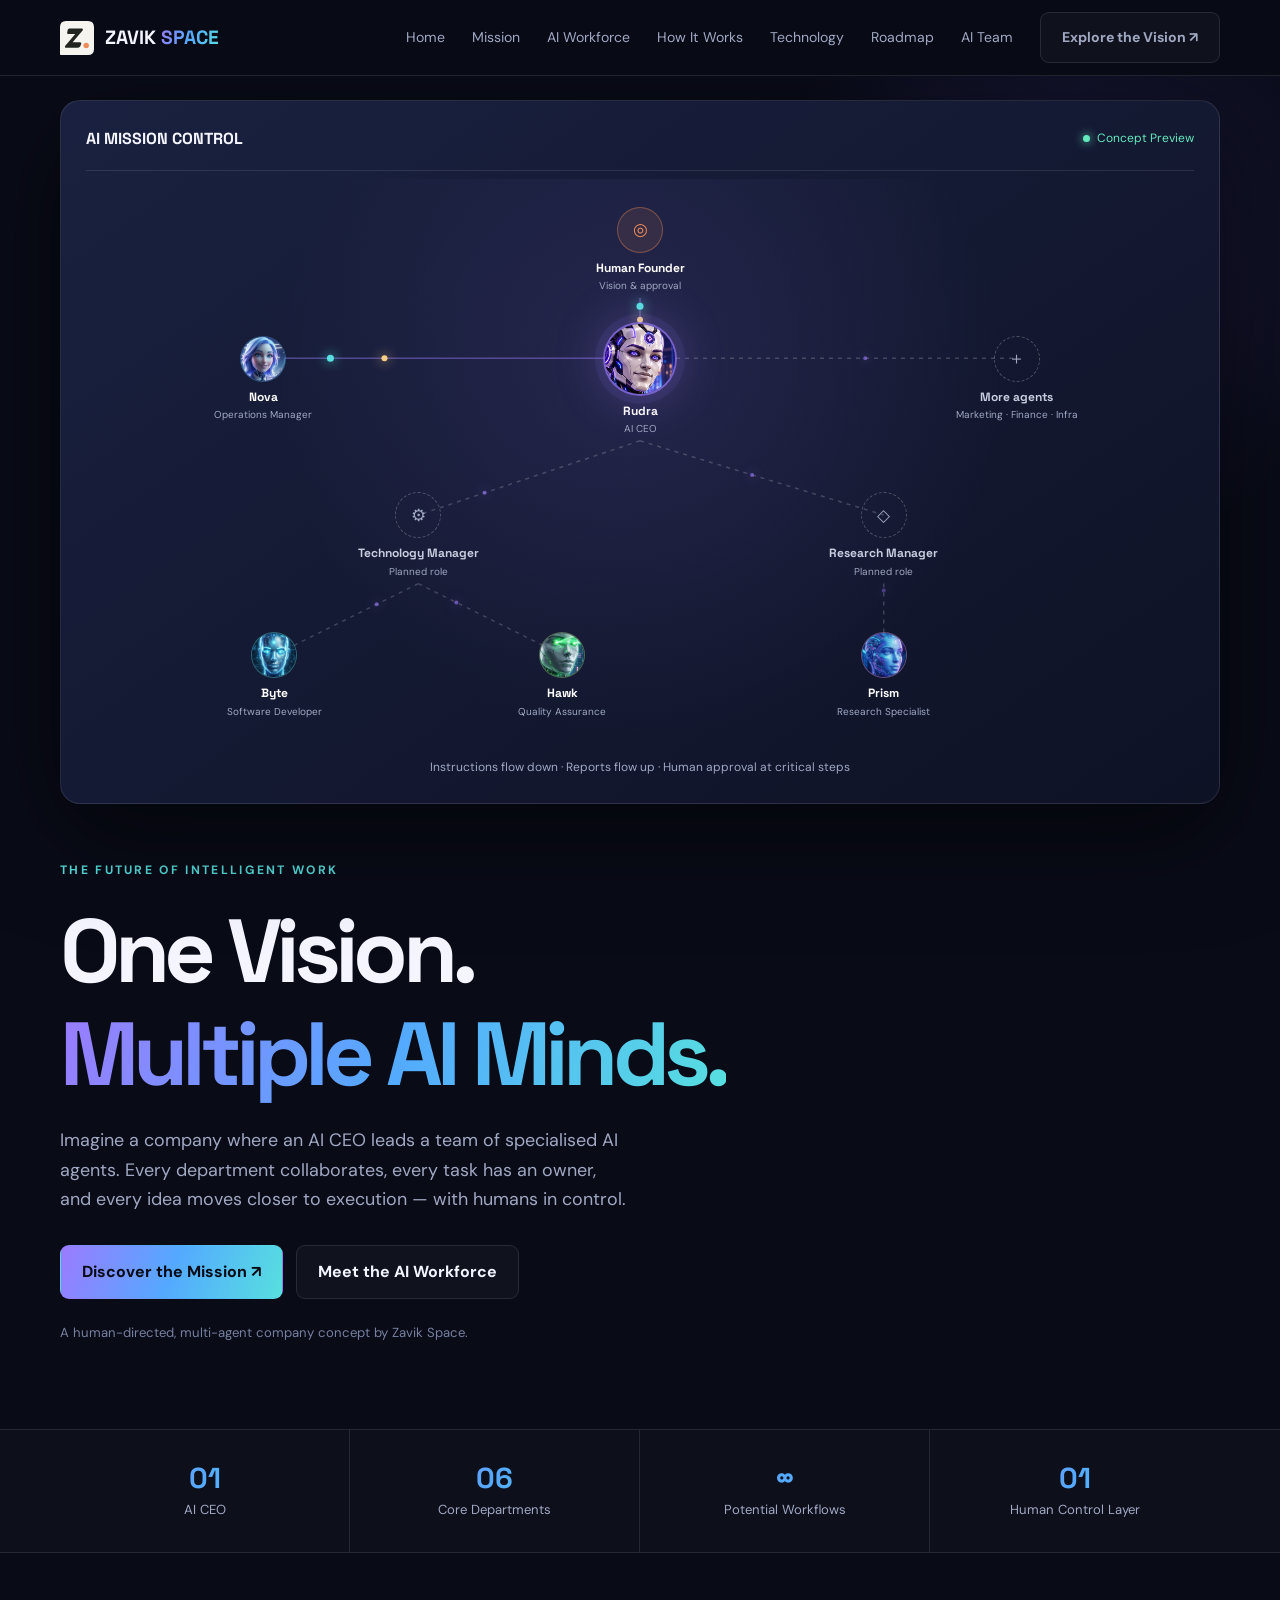
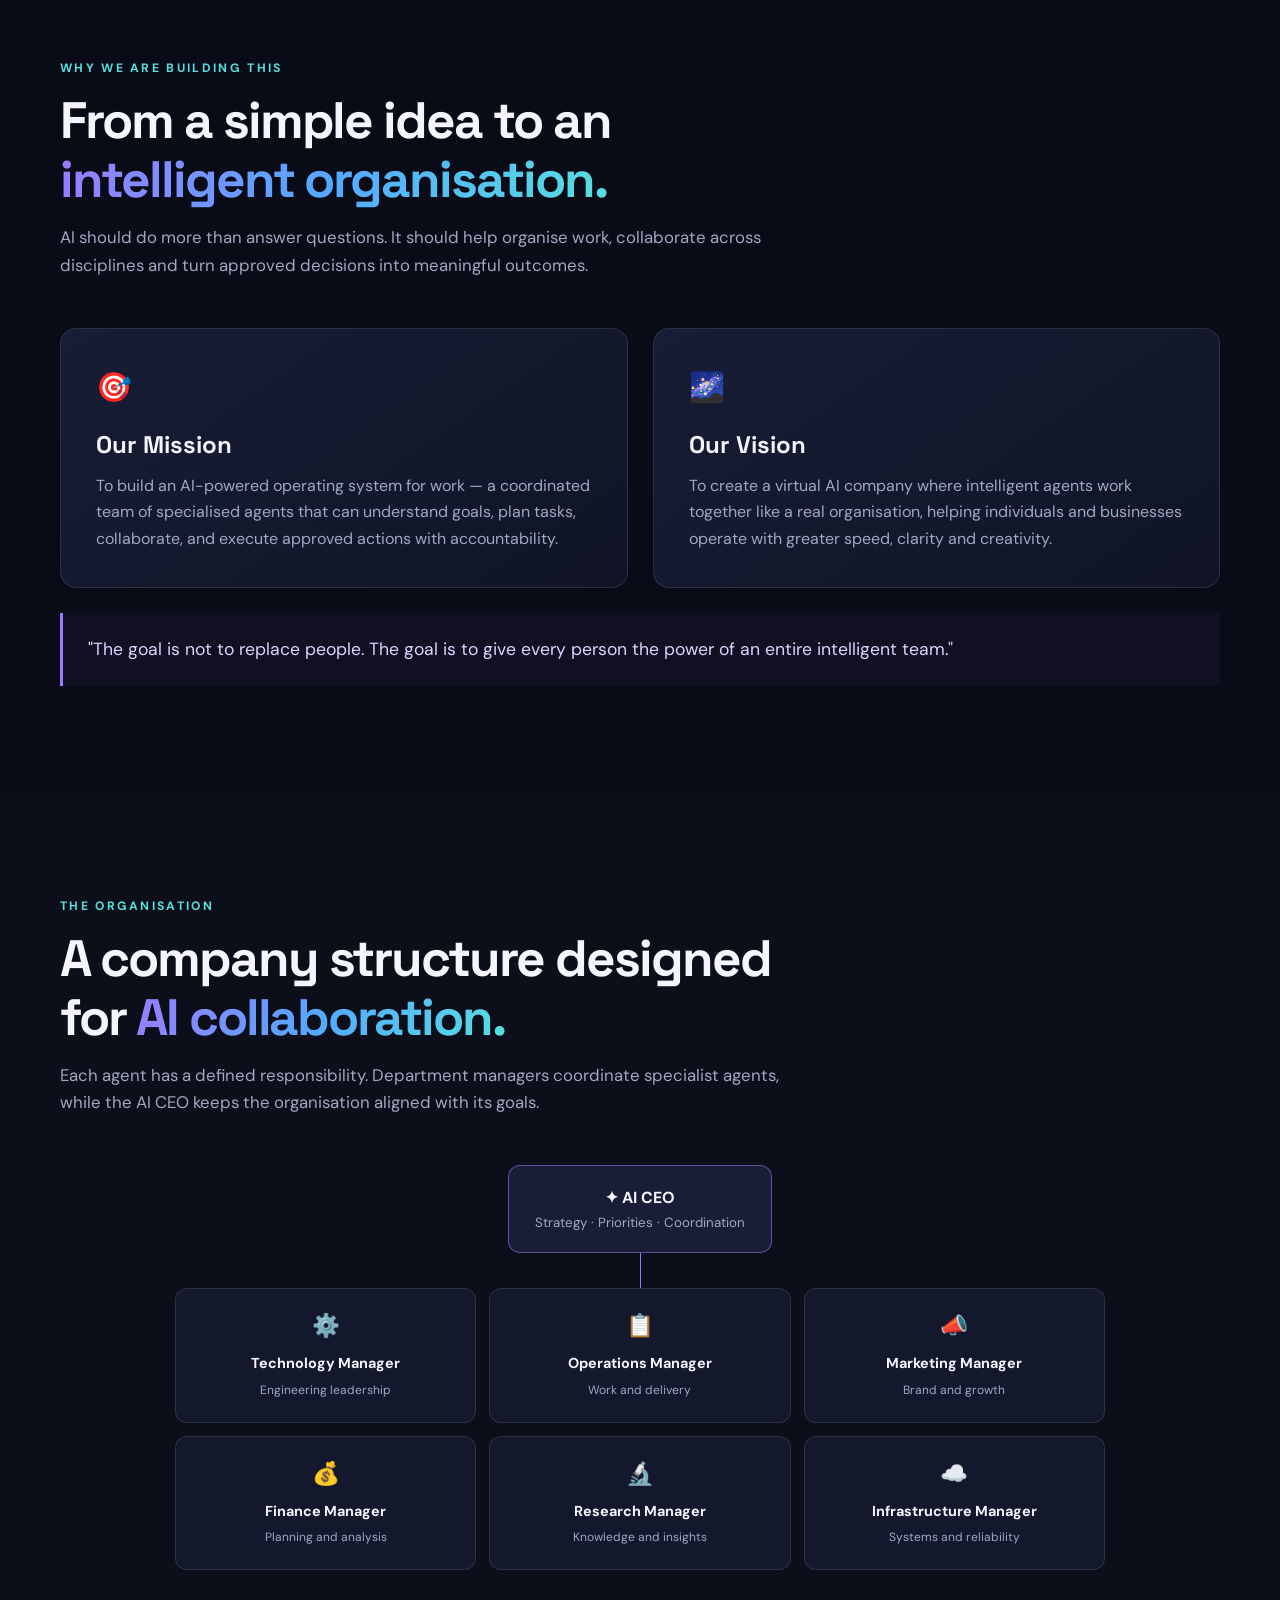
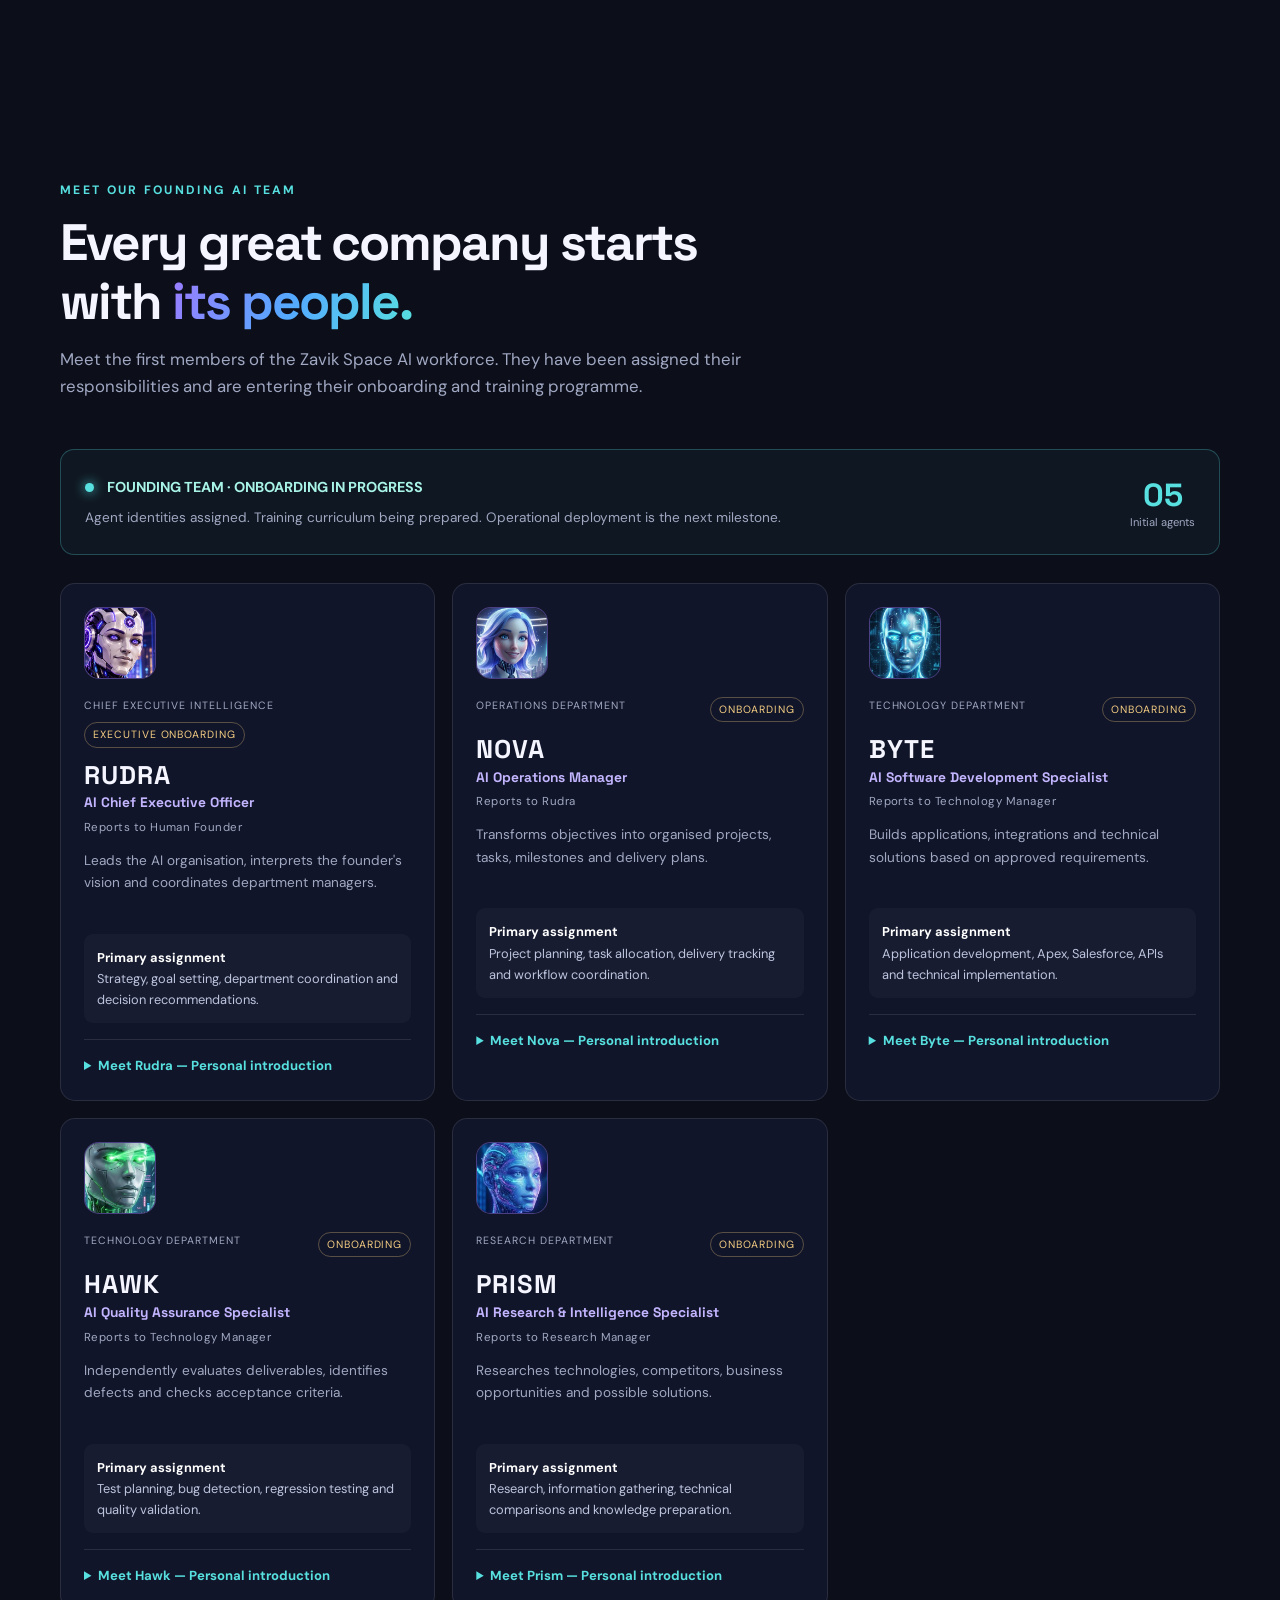
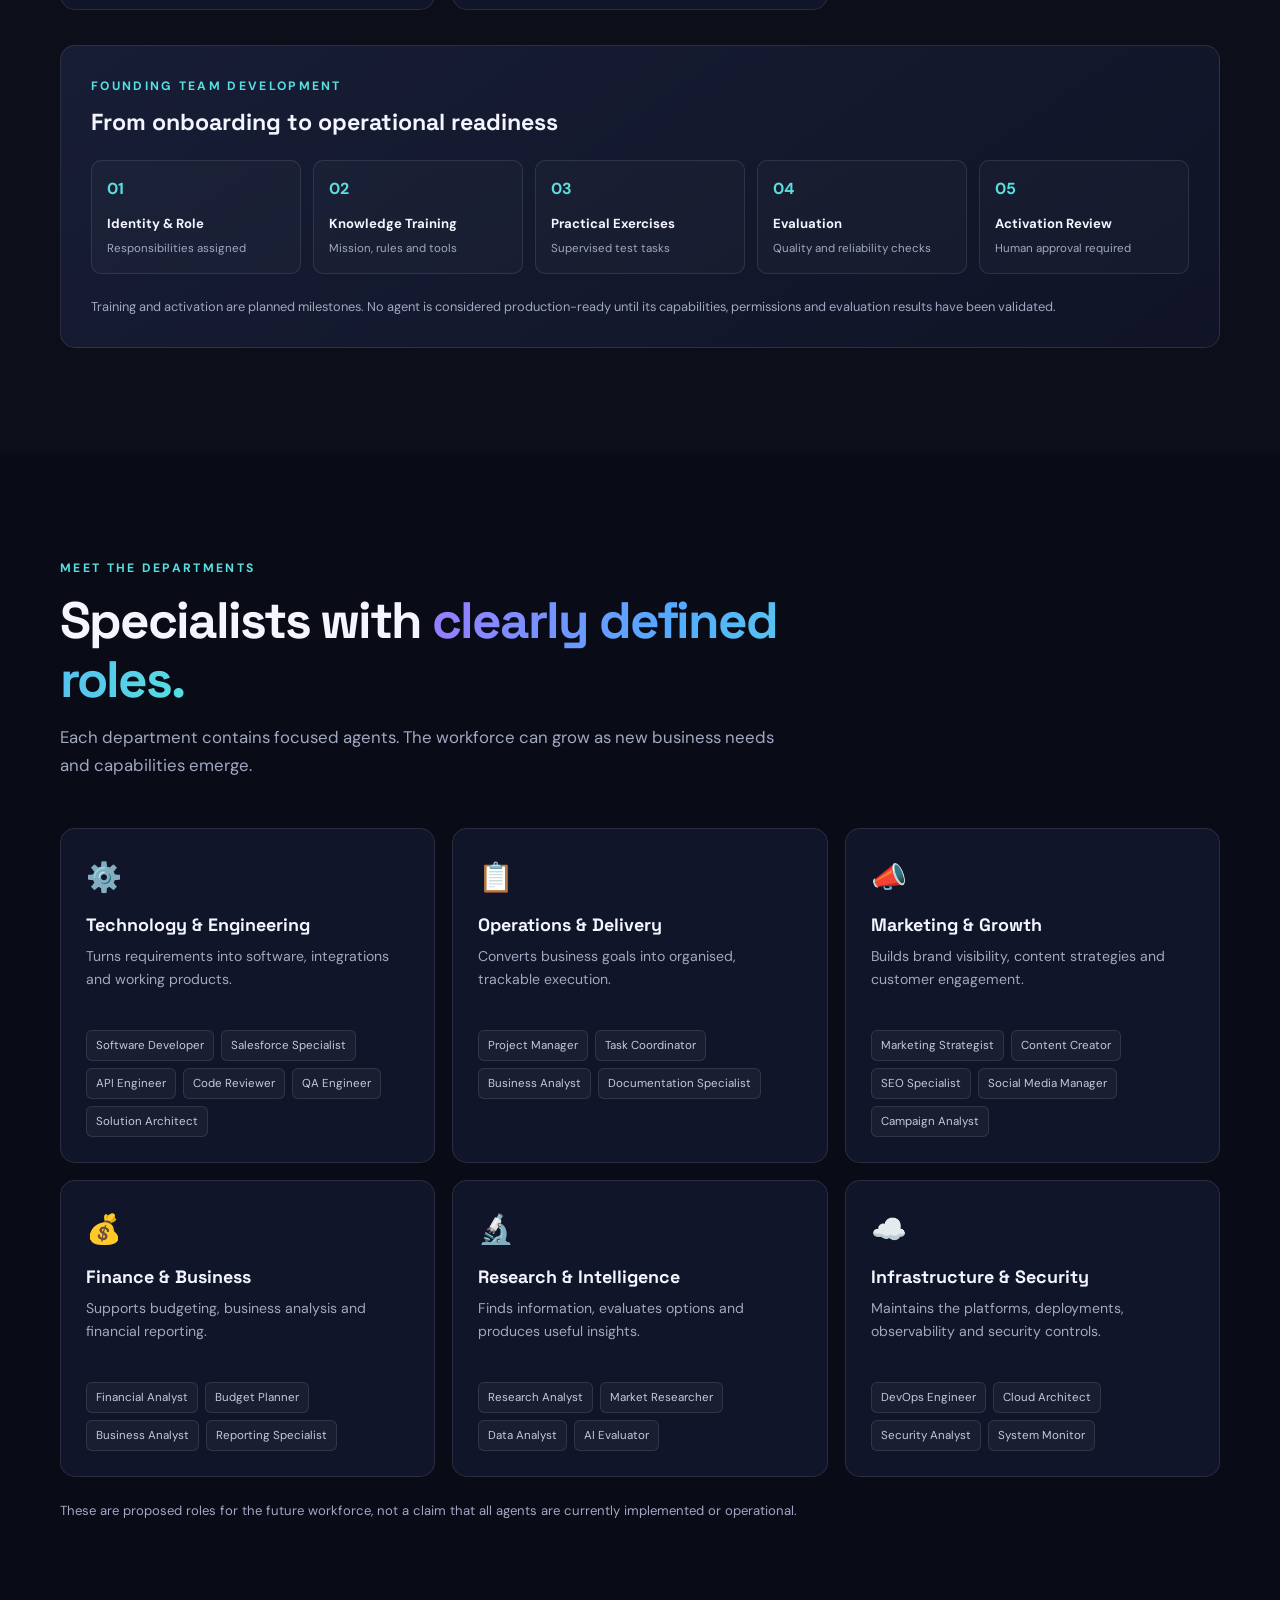
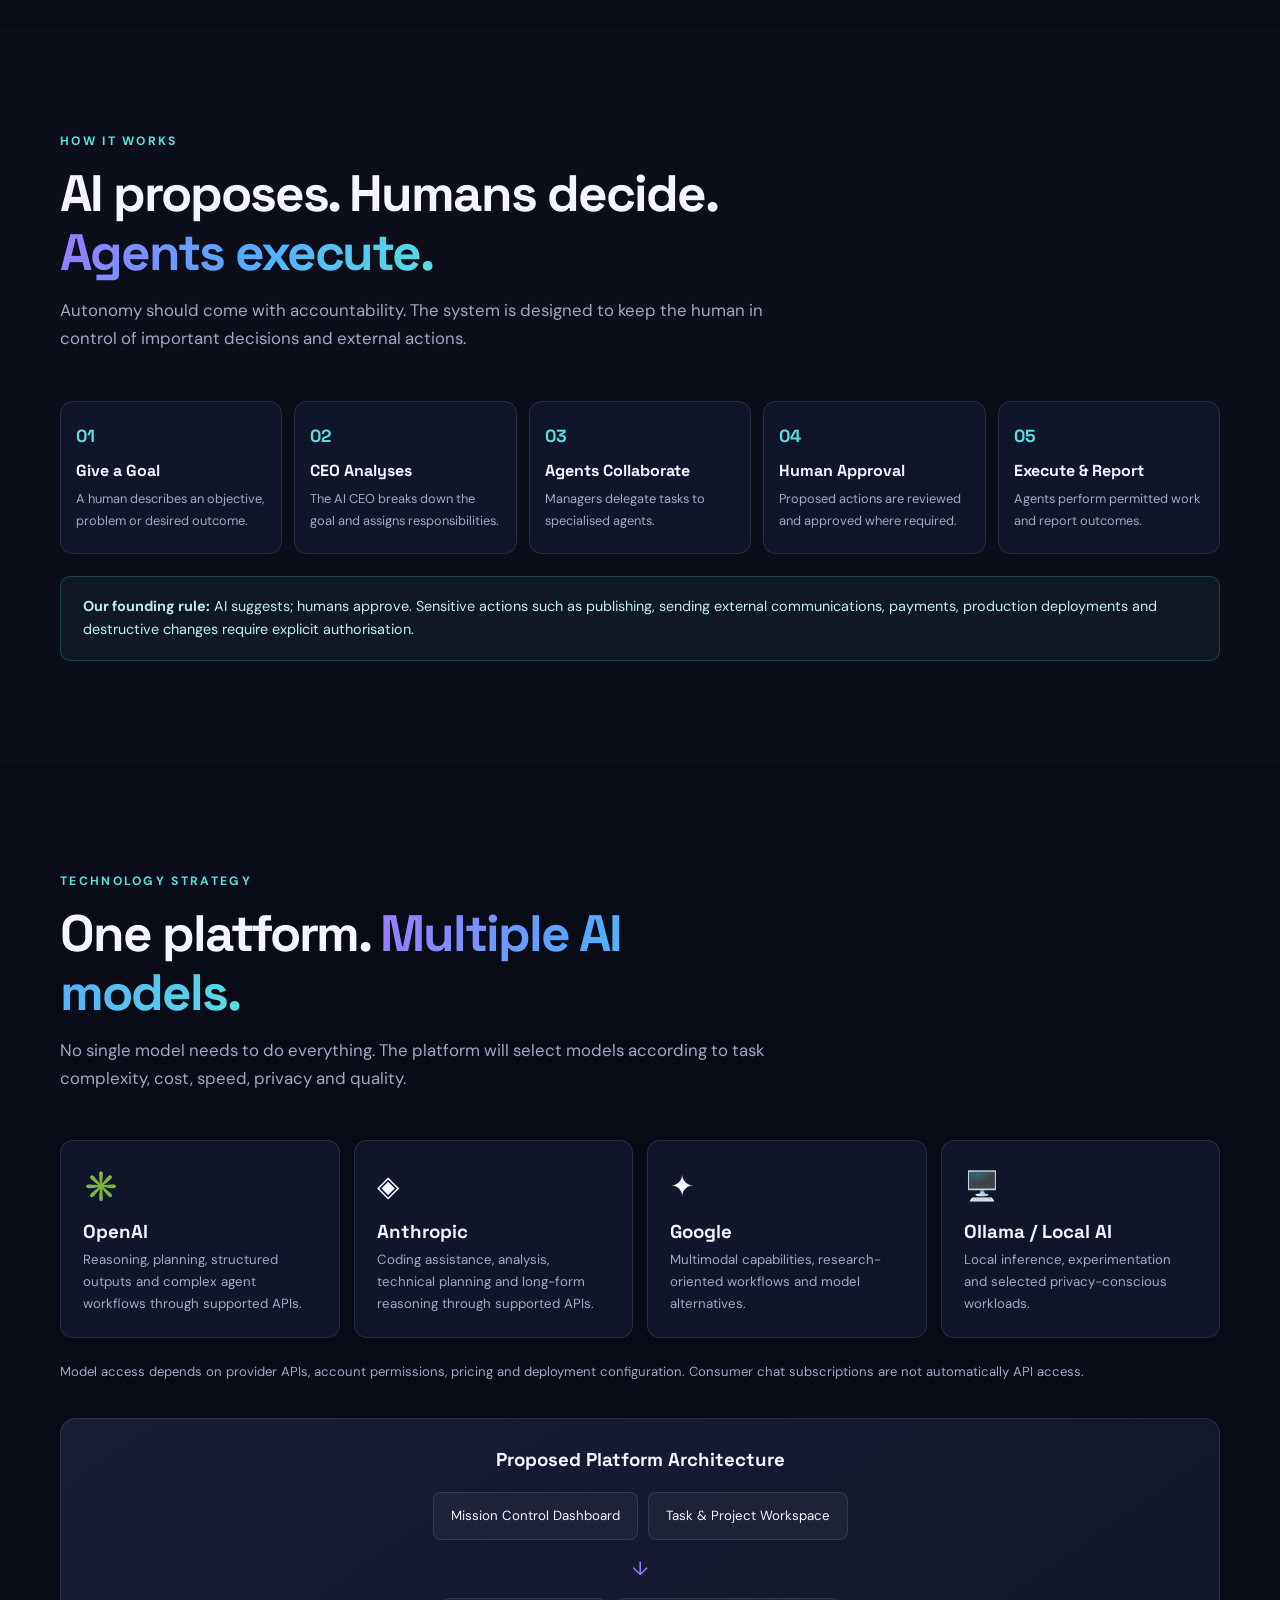
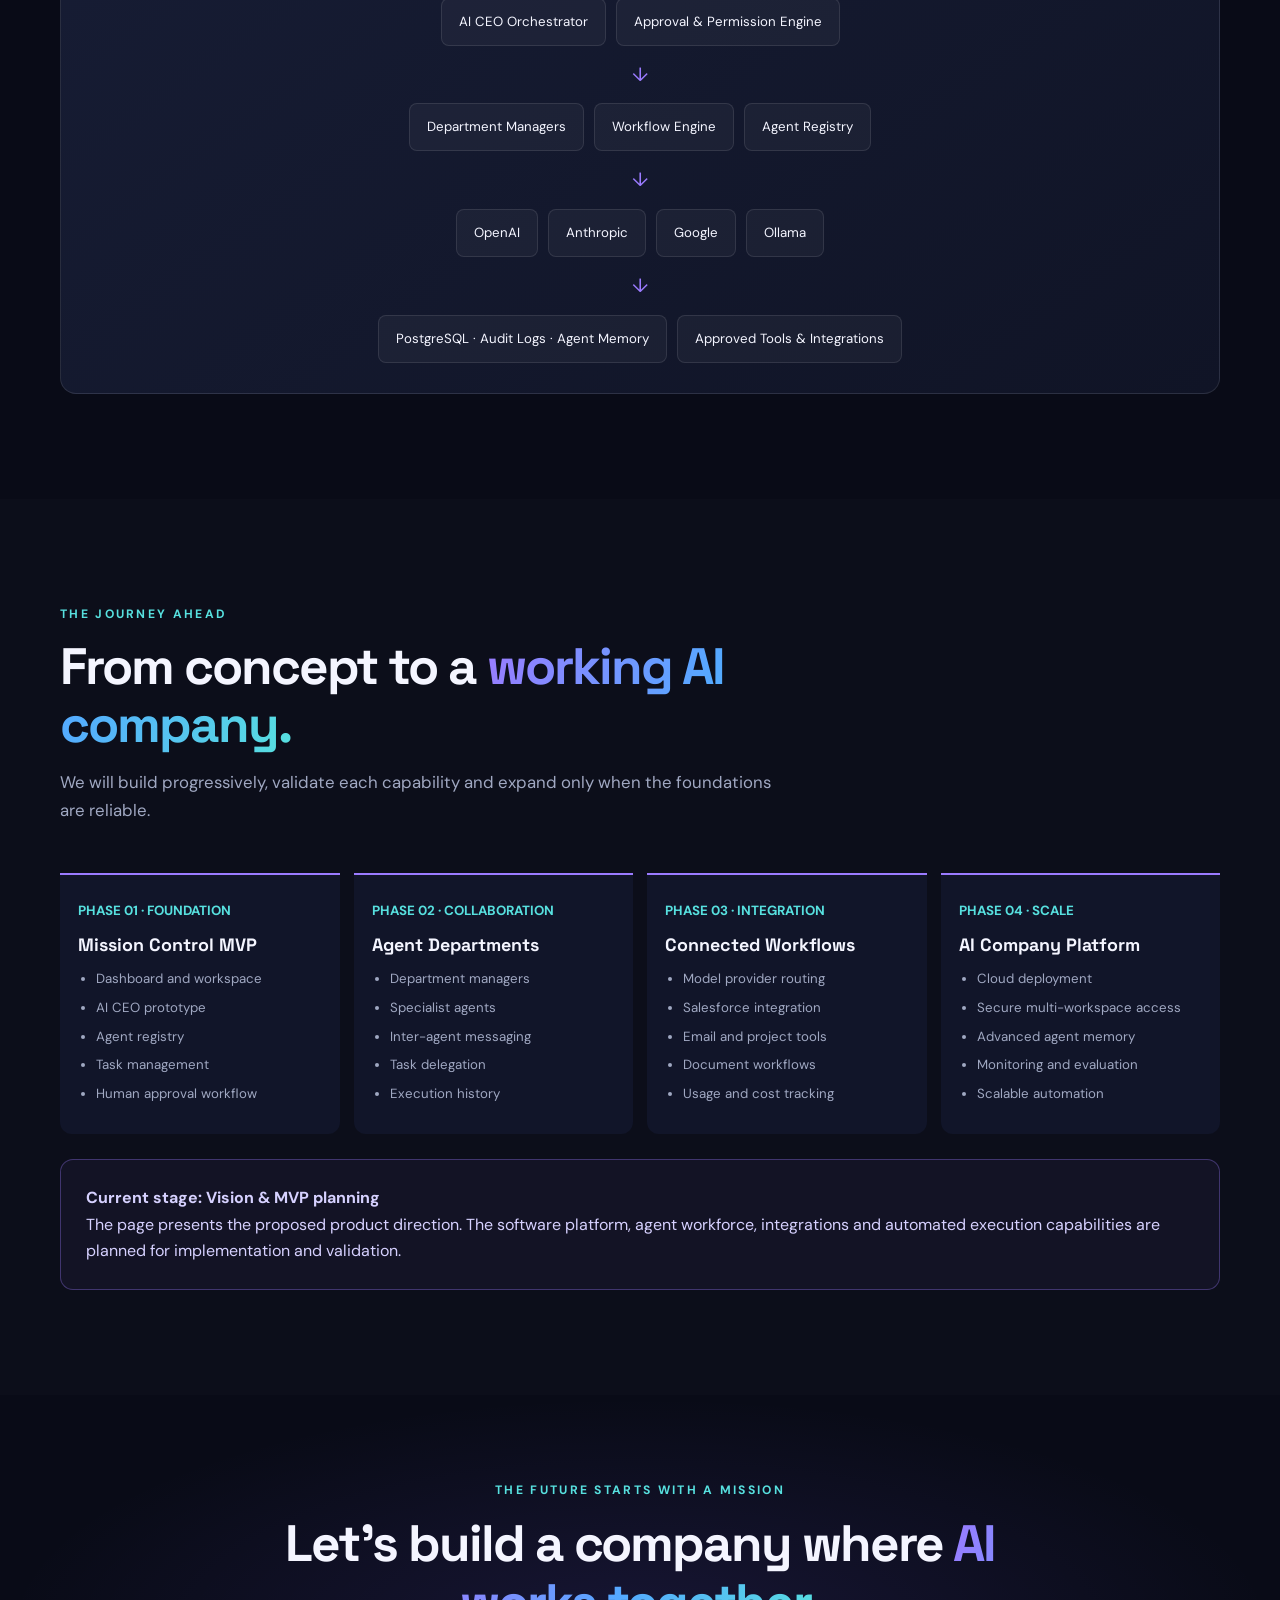
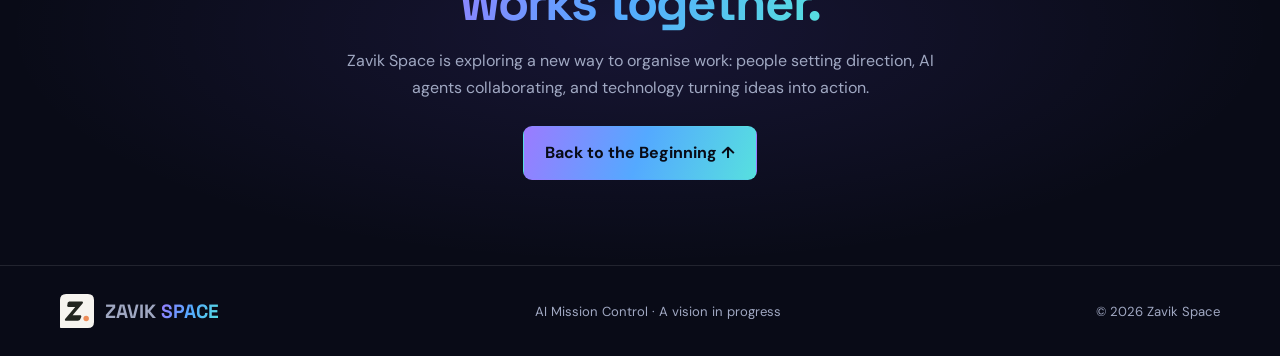
==== commit 360d29f0: "Fit the mission control map to the screen height - Map height follows the viewport (400-560px); node" ====
--- a/mission.html
+++ b/mission.html
@@ -97,7 +97,7 @@
       .nav-links .btn { width: 100%; }
     }
     .hero {
-      min-height: 690px; padding: 110px 0 85px; position: relative;
+      padding: 24px 0 85px; position: relative;
       display: flex; align-items: center; overflow: hidden;
     }
     .hero:before {
@@ -232,11 +232,16 @@
     .org-node.founder .agent-avatar { border-color: #ed8c5866; background: #ed8c581c; color: #ed8c58; }
     .org-node.planned .agent-avatar { border: 1px dashed #ffffff40; background: transparent; color: var(--muted); }
     .org-node.planned b { color: #c9cde0; }
-    .control-panel .org-graph { aspect-ratio: auto; height: 640px; margin-top: 8px; padding: 0; border: 0; background: radial-gradient(circle at 50% 35%, #9b7bff1f, transparent 55%); }
+    .control-panel { --av: 56px; --lead: 92px; }
+    .control-panel .org-graph { aspect-ratio: auto; height: clamp(400px, calc(100svh - 300px), 560px); margin-top: 8px; padding: 0; border: 0; background: radial-gradient(circle at 50% 35%, #9b7bff1f, transparent 55%); }
     .control-panel .org-graph > .eyebrow { display: none; }
     /* In the panel each node is placed by its avatar's centre, so wrapped labels hang below without shifting it */
-    .control-panel .org-node { transform: translate(-50%, -30px); }
-    .control-panel .org-node.lead { transform: translate(-50%, -52px); }
+    .control-panel .org-node { transform: translate(-50%, calc(var(--av) / -2)); }
+    .control-panel .org-node.lead { transform: translate(-50%, calc(var(--lead) / -2)); }
+    .control-panel .org-node .agent-avatar { width: var(--av); height: var(--av); font-size: calc(var(--av) * .36); }
+    .control-panel .org-node.lead .agent-avatar { width: var(--lead); height: var(--lead); font-size: calc(var(--lead) * .34); }
+    @media(max-height:900px) { .control-panel { --av: 46px; --lead: 74px; } .control-panel .org-node b { font-size: 12px; } .control-panel .org-node small { font-size: 10px; } }
+    @media(max-height:760px) { .control-panel { --av: 40px; --lead: 62px; padding: 18px 22px; } .control-panel .panel-top { padding-bottom: 12px; } .control-panel .panel-foot { margin-top: 10px; } }
     .control-panel .org-node.founder { width: 160px; }
     @media(max-width:700px) {
       .control-panel .org-graph { height: 600px; }
@@ -316,7 +321,7 @@
     }
     @media(max-width:900px) {
       .hero-grid { grid-template-columns: 1fr; }
-      .hero { padding: 85px 0; }
+      .hero { padding: 20px 0 70px; }
       .control-panel { width: 100%; }
       .departments { grid-template-columns: repeat(2,1fr); }
       .models { grid-template-columns: repeat(2,1fr); }
@@ -401,10 +406,10 @@
               <div class="eyebrow">Organisation map</div>
               <svg aria-hidden="true"></svg>
               <div class="org-nodes">
-                <div class="org-node founder" data-id="founder" style="--x:50;--y:10;--mx:50;--my:8"><span class="agent-avatar founder">◎</span><b>Human Founder</b><small>Vision &amp; approval</small></div>
-                <a class="org-node lead" href="#agent-rudra" data-id="rudra" data-parent="founder" style="--x:50;--y:33;--mx:50;--my:30"><span class="agent-avatar rudra">✦<img src="/images/agents/rudra.jpg" alt="" loading="lazy" onerror="this.remove()" /></span><b>Rudra</b><small>AI CEO</small></a>
-                <a class="org-node " href="#agent-nova" data-id="nova" data-parent="rudra" style="--x:16;--y:33;--mx:22;--my:50"><span class="agent-avatar nova">◉<img src="/images/agents/nova.jpg" alt="" loading="lazy" onerror="this.remove()" /></span><b>Nova</b><small>Operations Manager</small></a>
-                <div class="org-node planned" data-id="future" data-parent="rudra" style="--x:84;--y:33;--mx:78;--my:50"><span class="agent-avatar future">＋</span><b>More agents</b><small>Marketing · Finance · Infra</small></div>
+                <div class="org-node founder" data-id="founder" style="--x:50;--y:9;--mx:50;--my:8"><span class="agent-avatar founder">◎</span><b>Human Founder</b><small>Vision &amp; approval</small></div>
+                <a class="org-node lead" href="#agent-rudra" data-id="rudra" data-parent="founder" style="--x:50;--y:32;--mx:50;--my:30"><span class="agent-avatar rudra">✦<img src="/images/agents/rudra.jpg" alt="" loading="lazy" onerror="this.remove()" /></span><b>Rudra</b><small>AI CEO</small></a>
+                <a class="org-node " href="#agent-nova" data-id="nova" data-parent="rudra" style="--x:16;--y:32;--mx:22;--my:50"><span class="agent-avatar nova">◉<img src="/images/agents/nova.jpg" alt="" loading="lazy" onerror="this.remove()" /></span><b>Nova</b><small>Operations Manager</small></a>
+                <div class="org-node planned" data-id="future" data-parent="rudra" style="--x:84;--y:32;--mx:78;--my:50"><span class="agent-avatar future">＋</span><b>More agents</b><small>Marketing · Finance · Infra</small></div>
                 <div class="org-node planned" data-id="techmgr" data-parent="rudra" style="--x:30;--y:60;--mx:28;--my:67"><span class="agent-avatar techmgr">⚙</span><b>Technology Manager</b><small>Planned role</small></div>
                 <div class="org-node planned" data-id="researchmgr" data-parent="rudra" style="--x:72;--y:60;--mx:75;--my:67"><span class="agent-avatar researchmgr">◇</span><b>Research Manager</b><small>Planned role</small></div>
                 <a class="org-node " href="#agent-byte" data-id="byte" data-parent="techmgr" style="--x:17;--y:85;--mx:14;--my:86"><span class="agent-avatar byte">⌘<img src="/images/agents/byte.jpg" alt="" loading="lazy" onerror="this.remove()" /></span><b>Byte</b><small>Software Developer</small></a>
